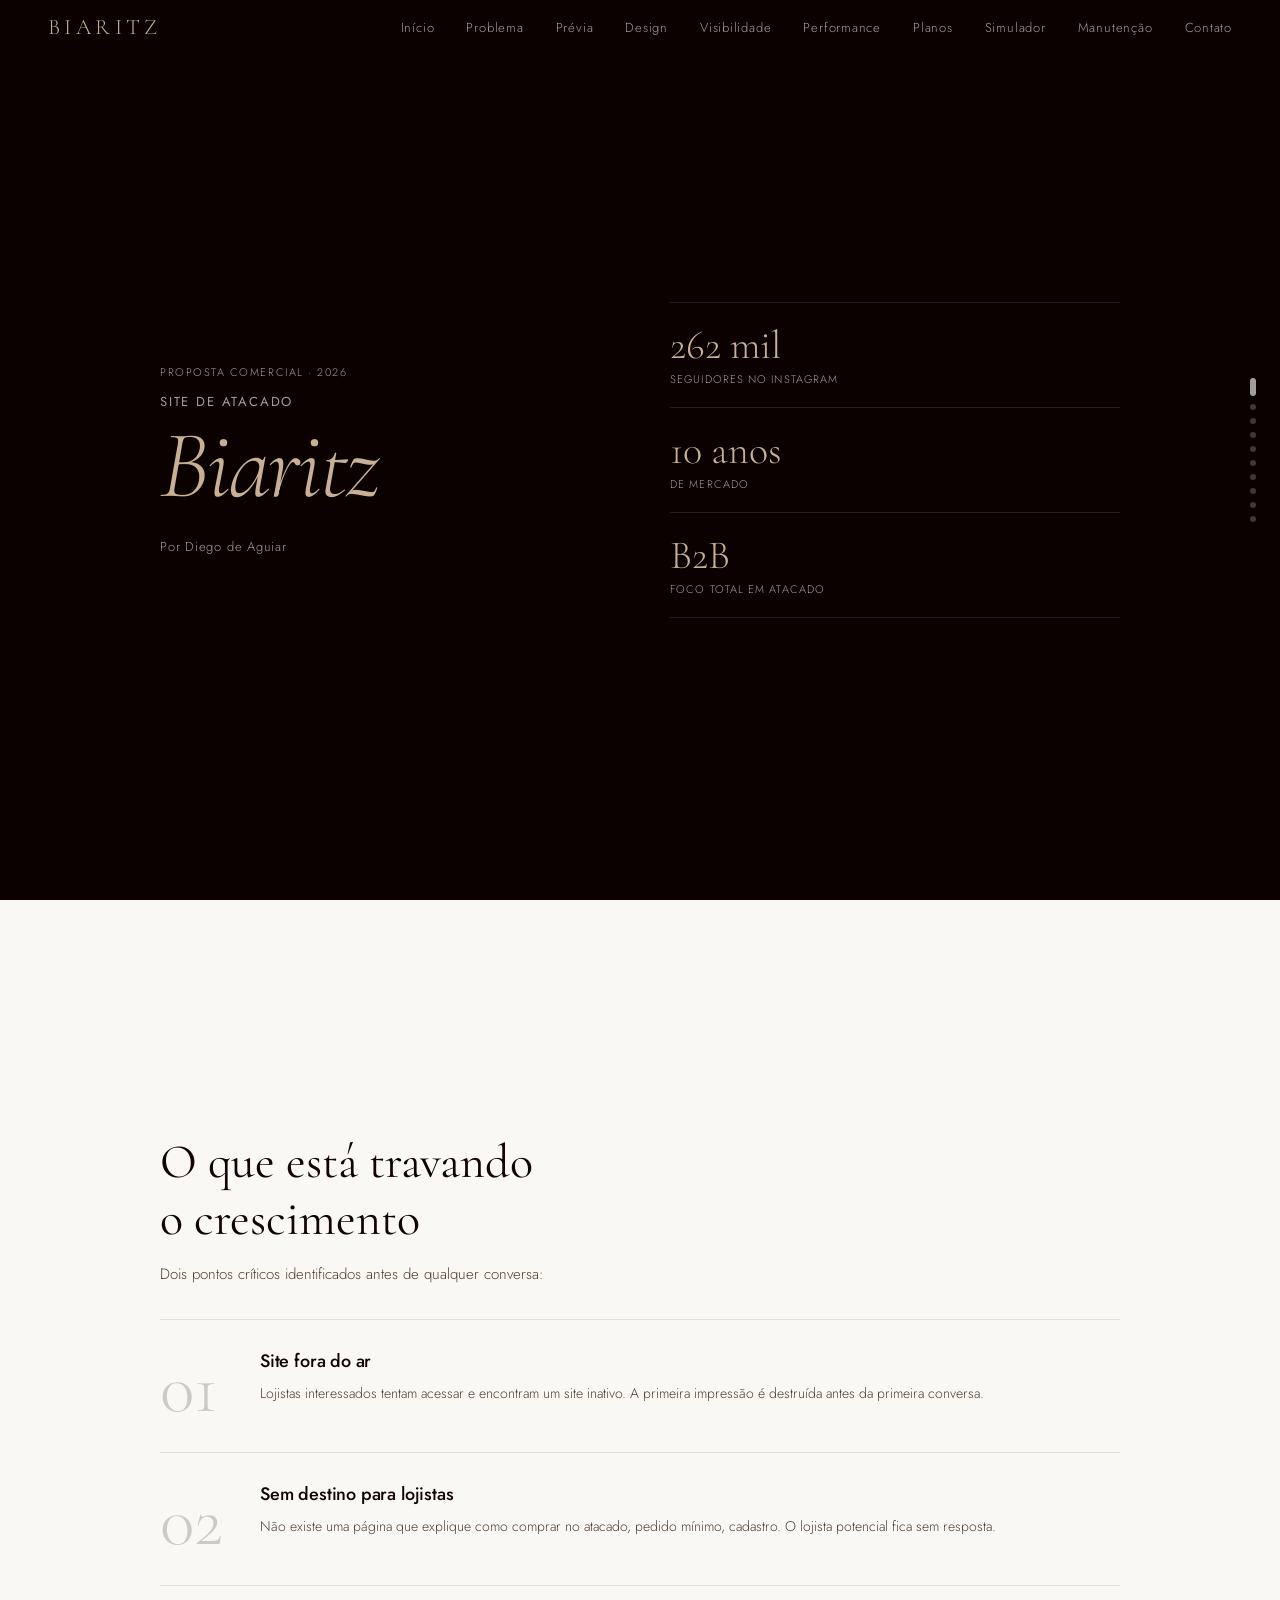
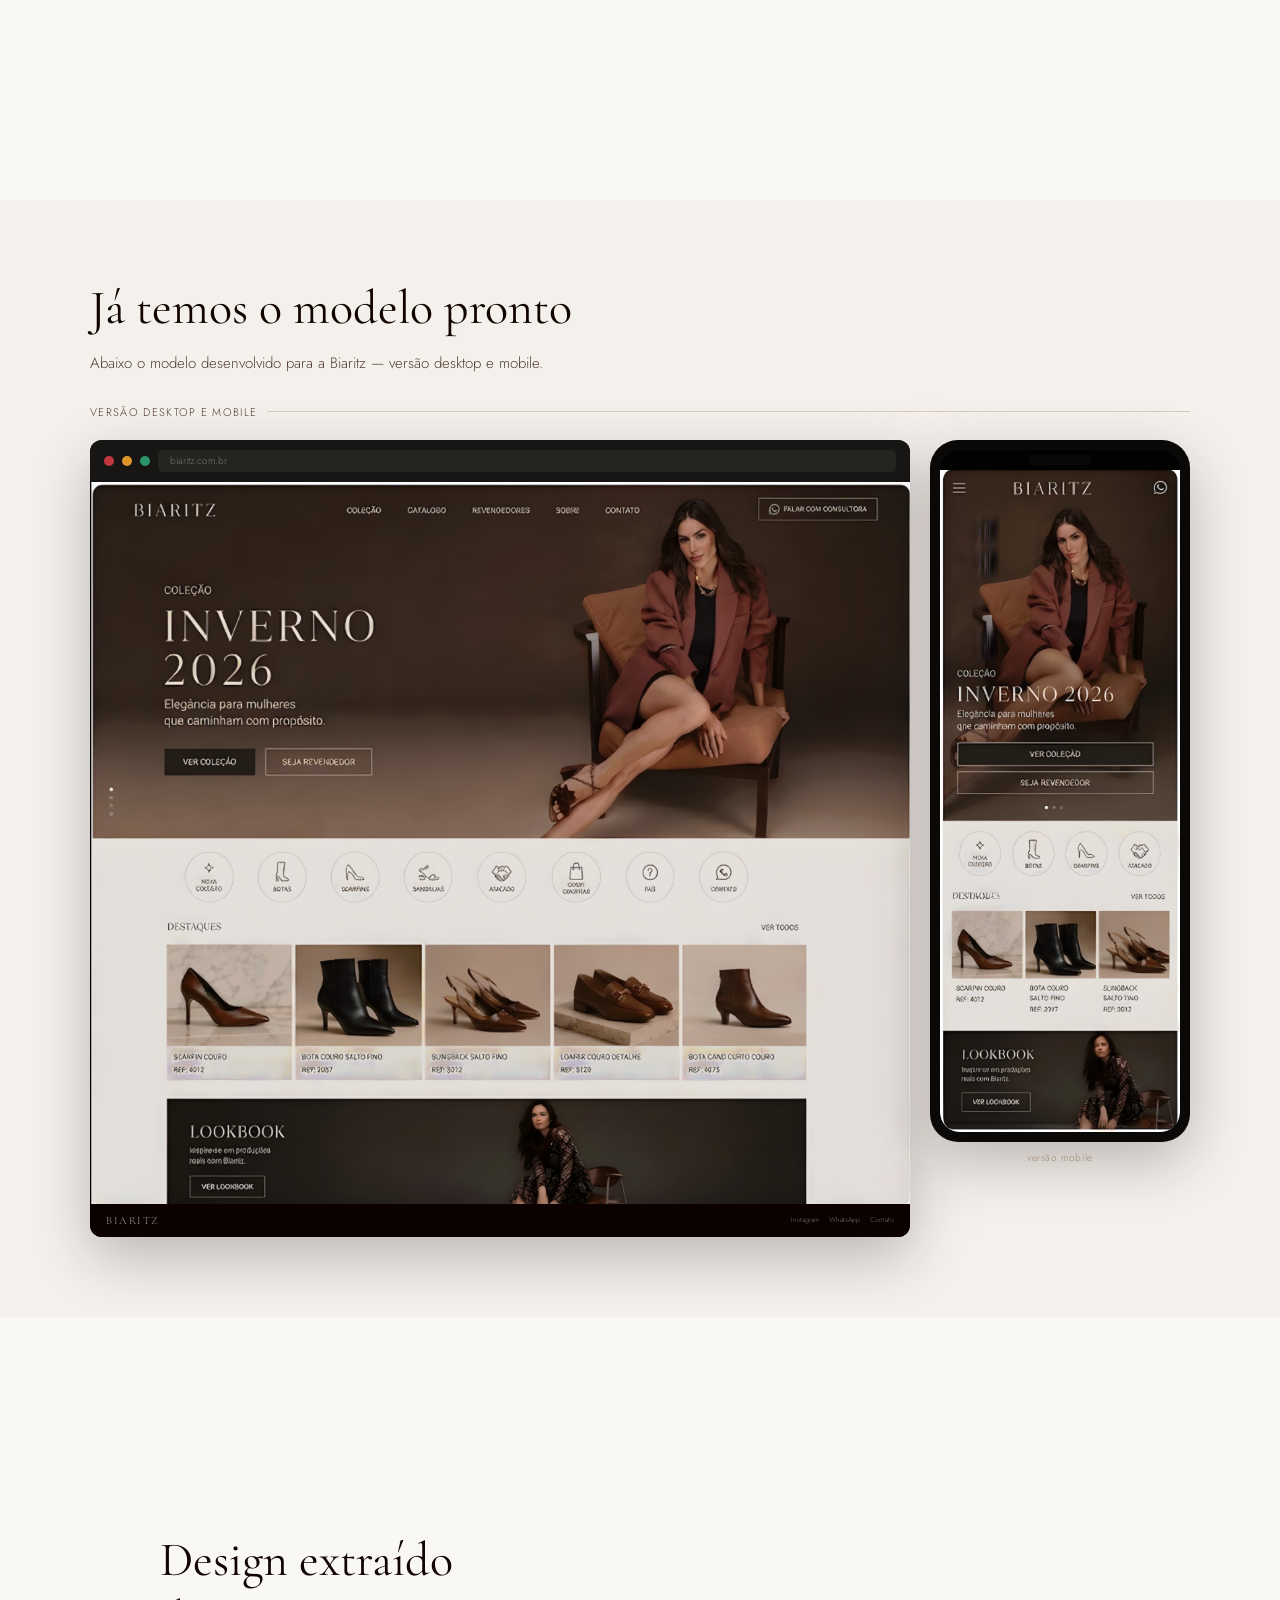
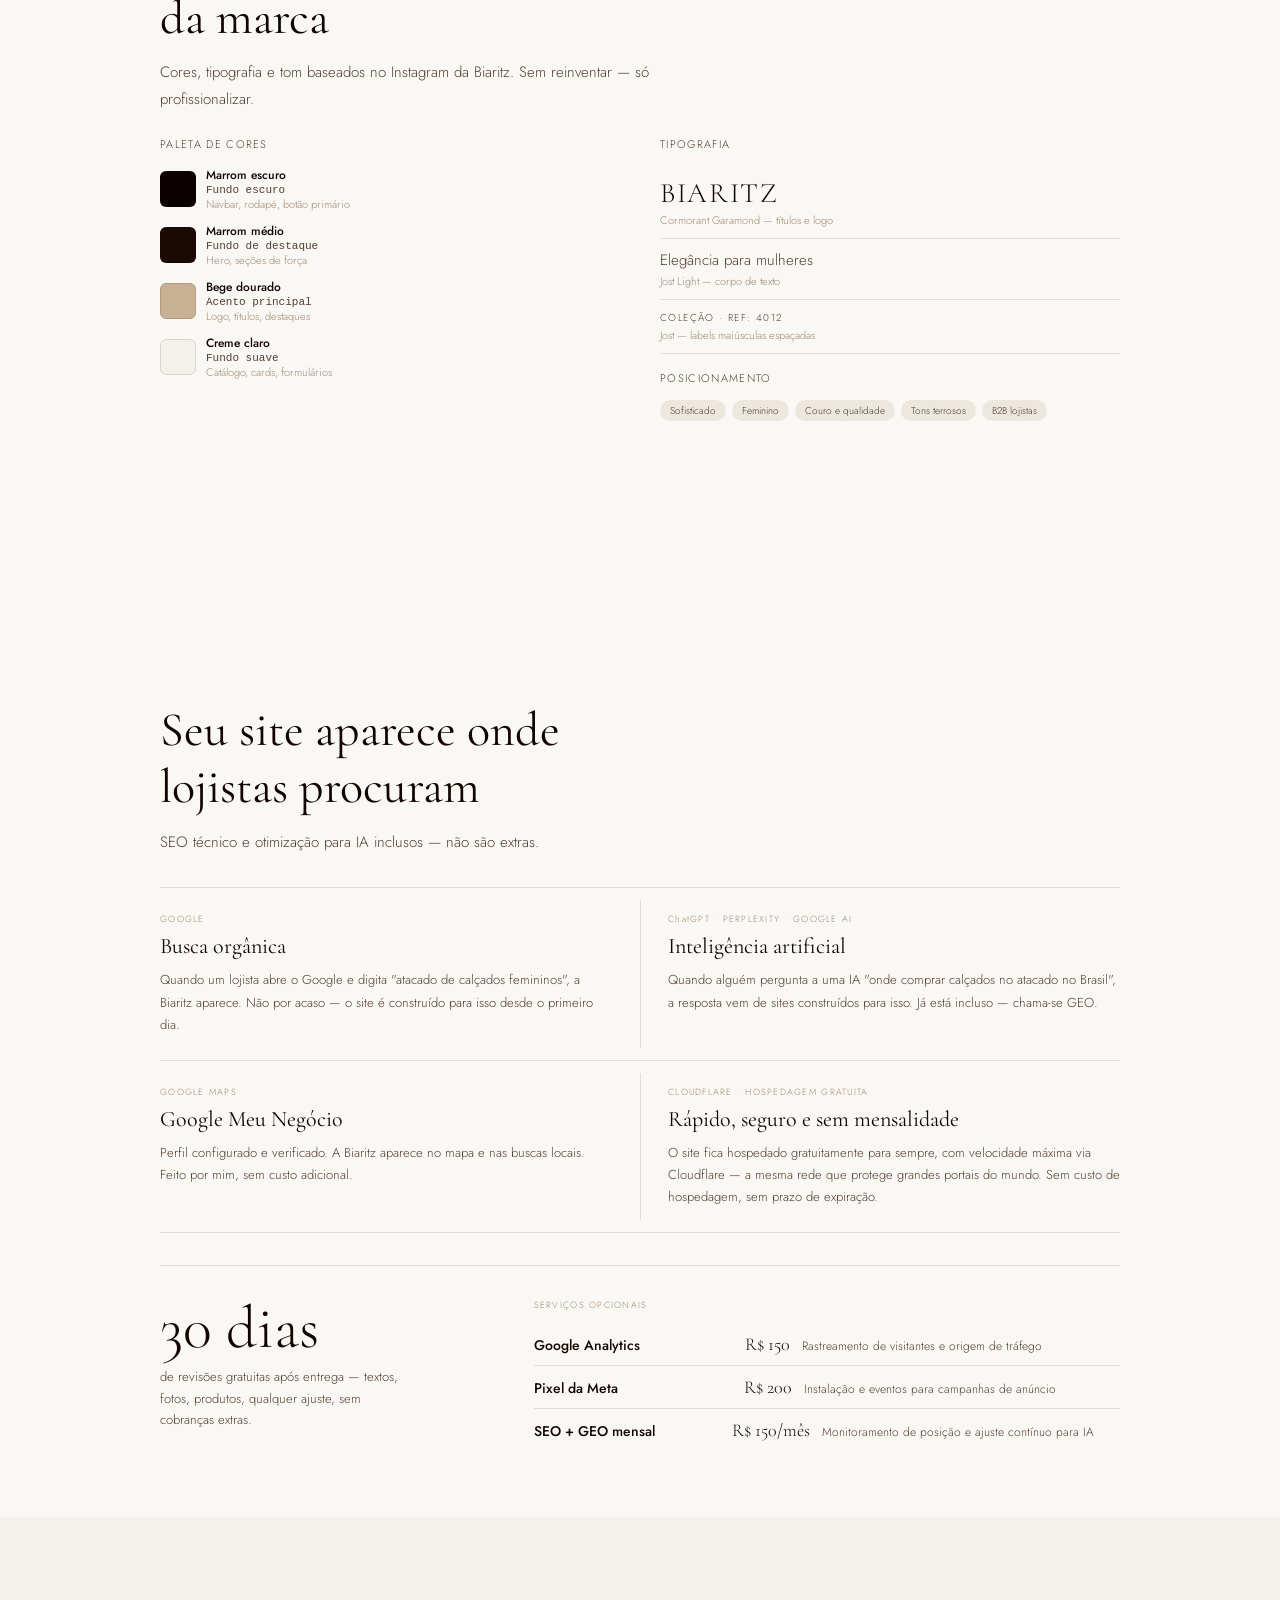
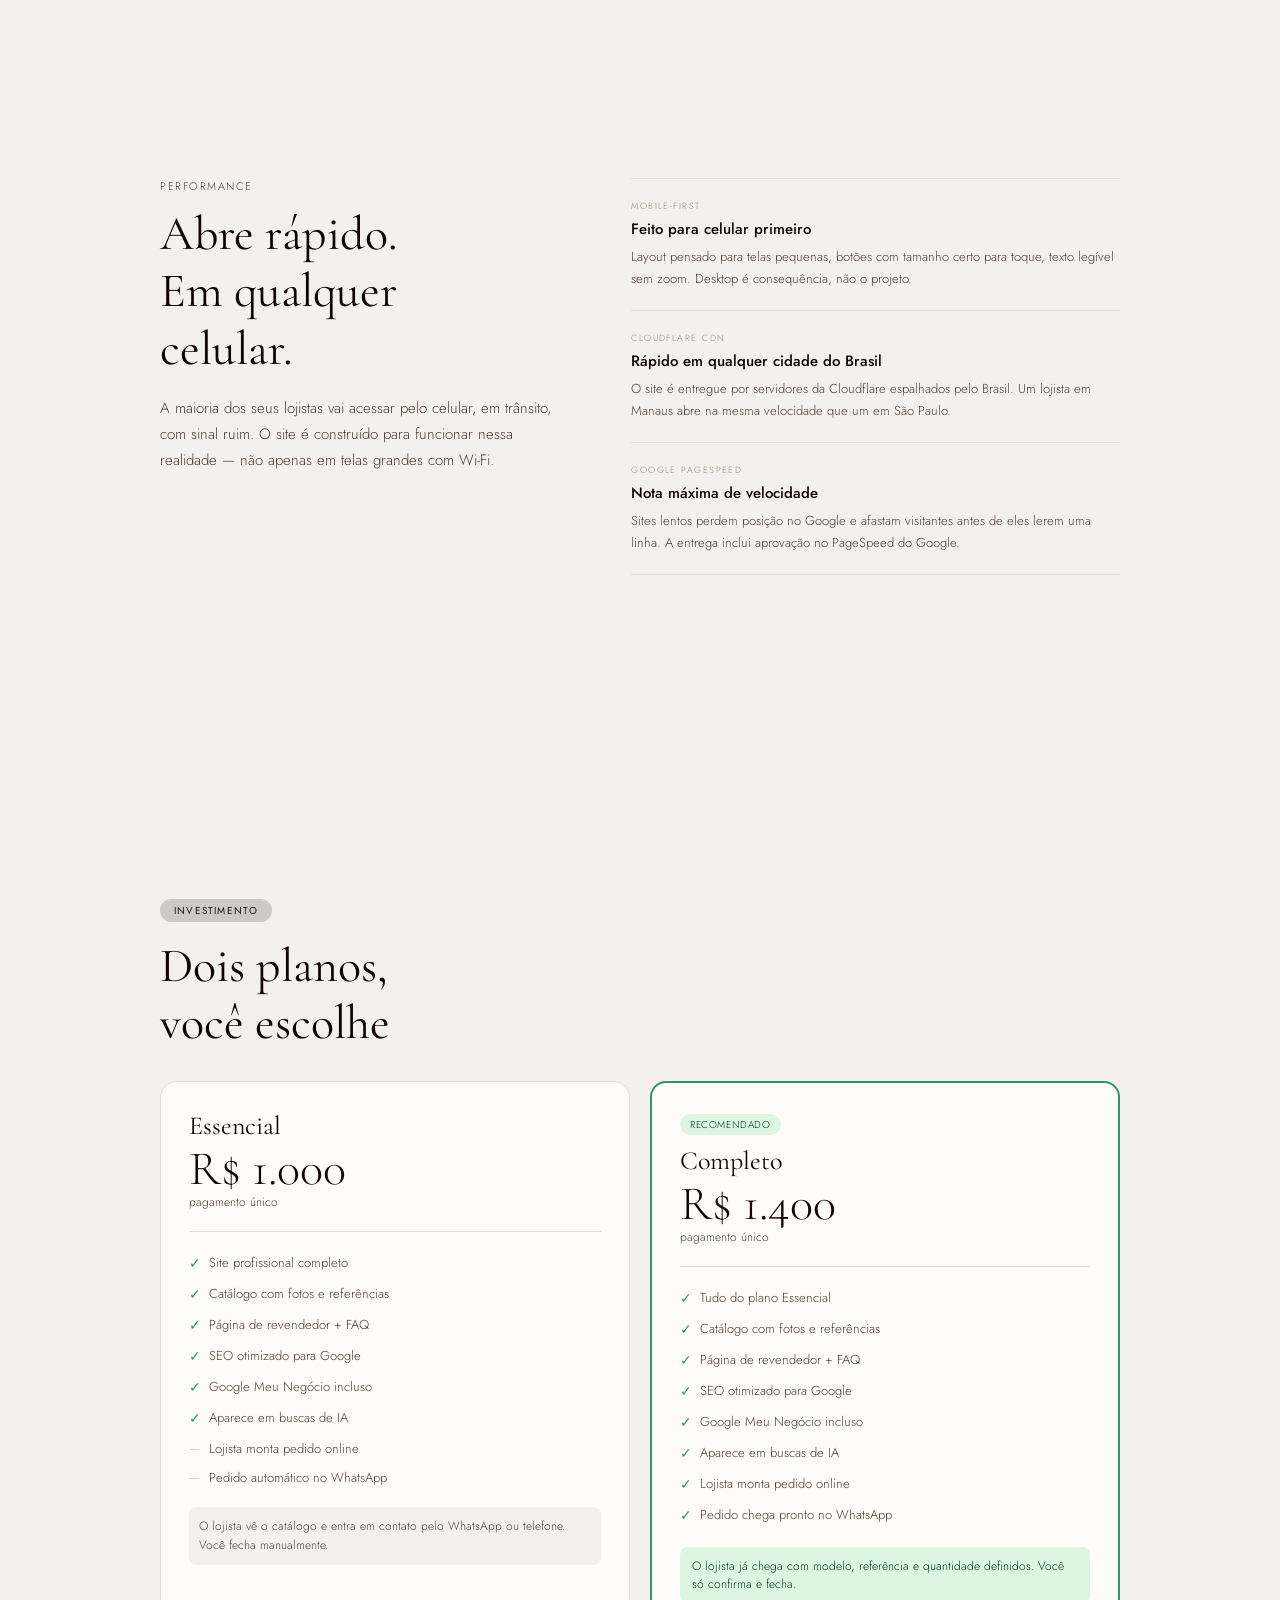
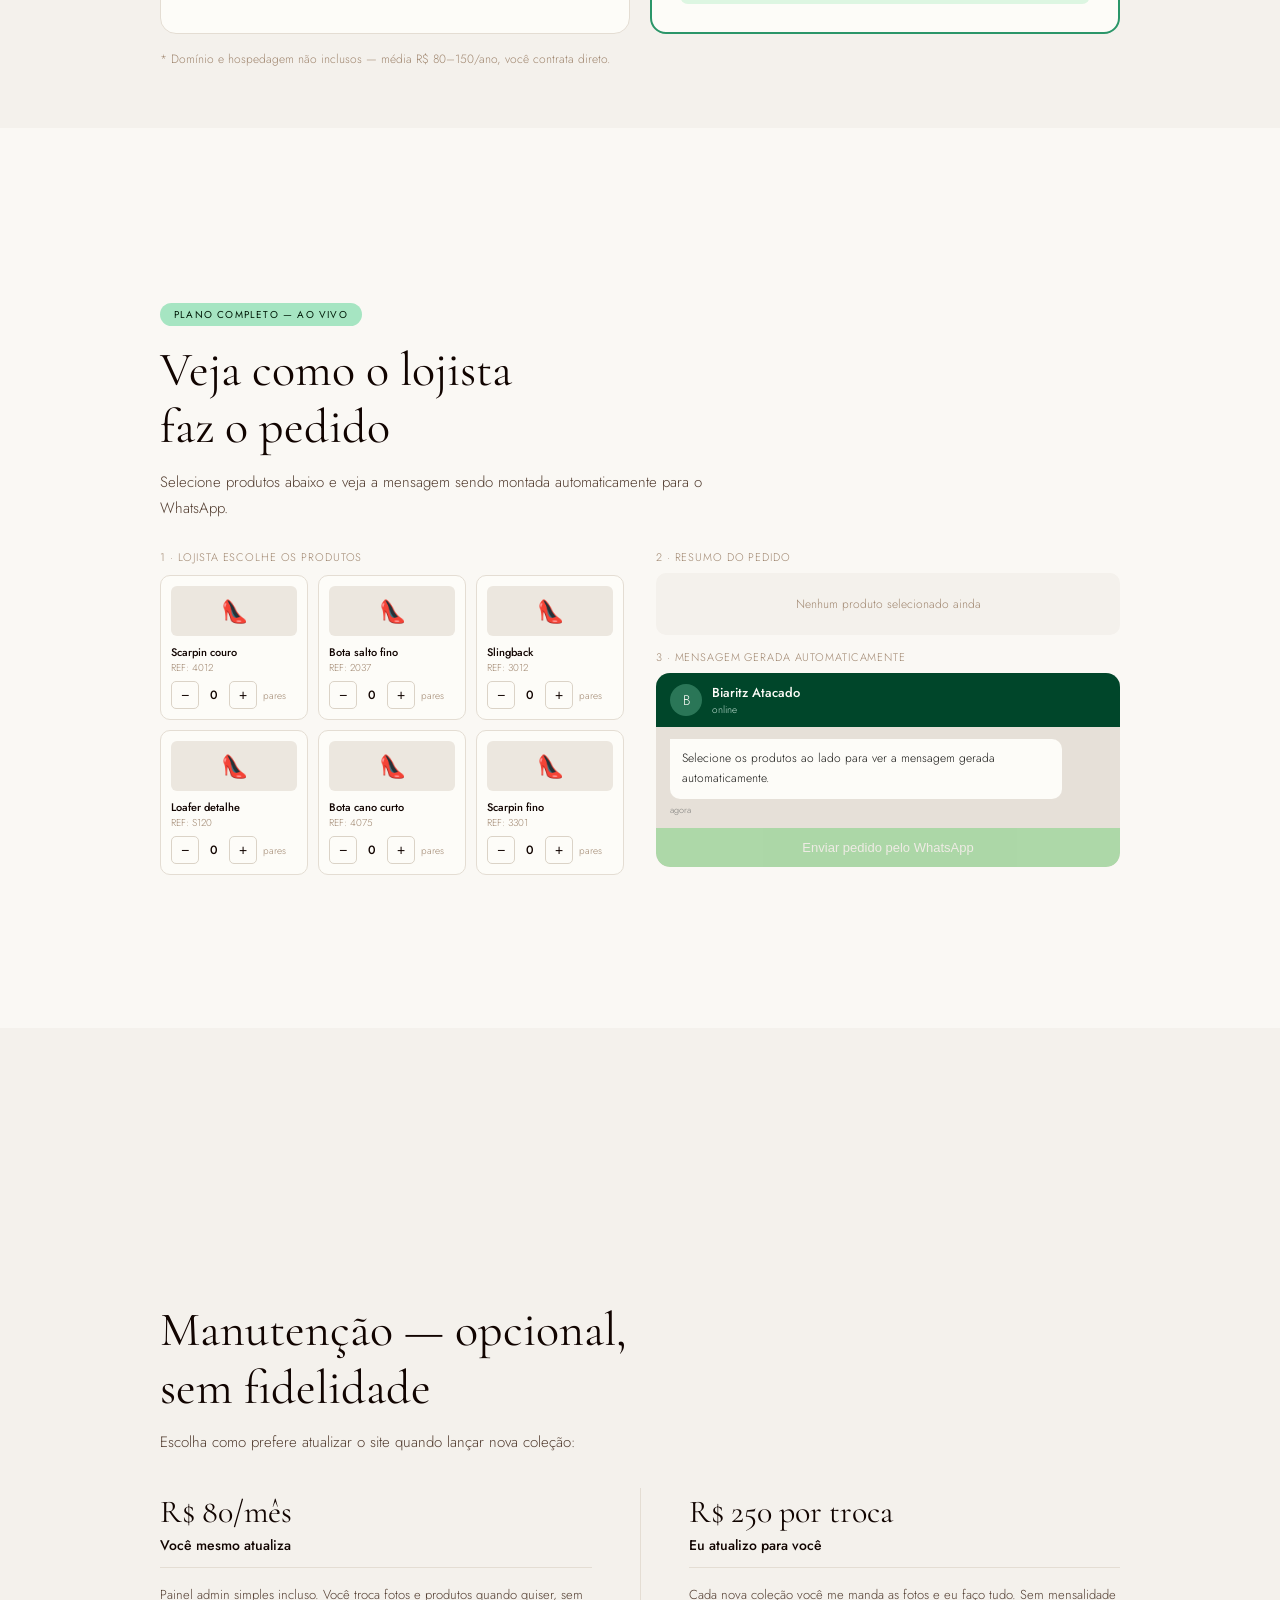
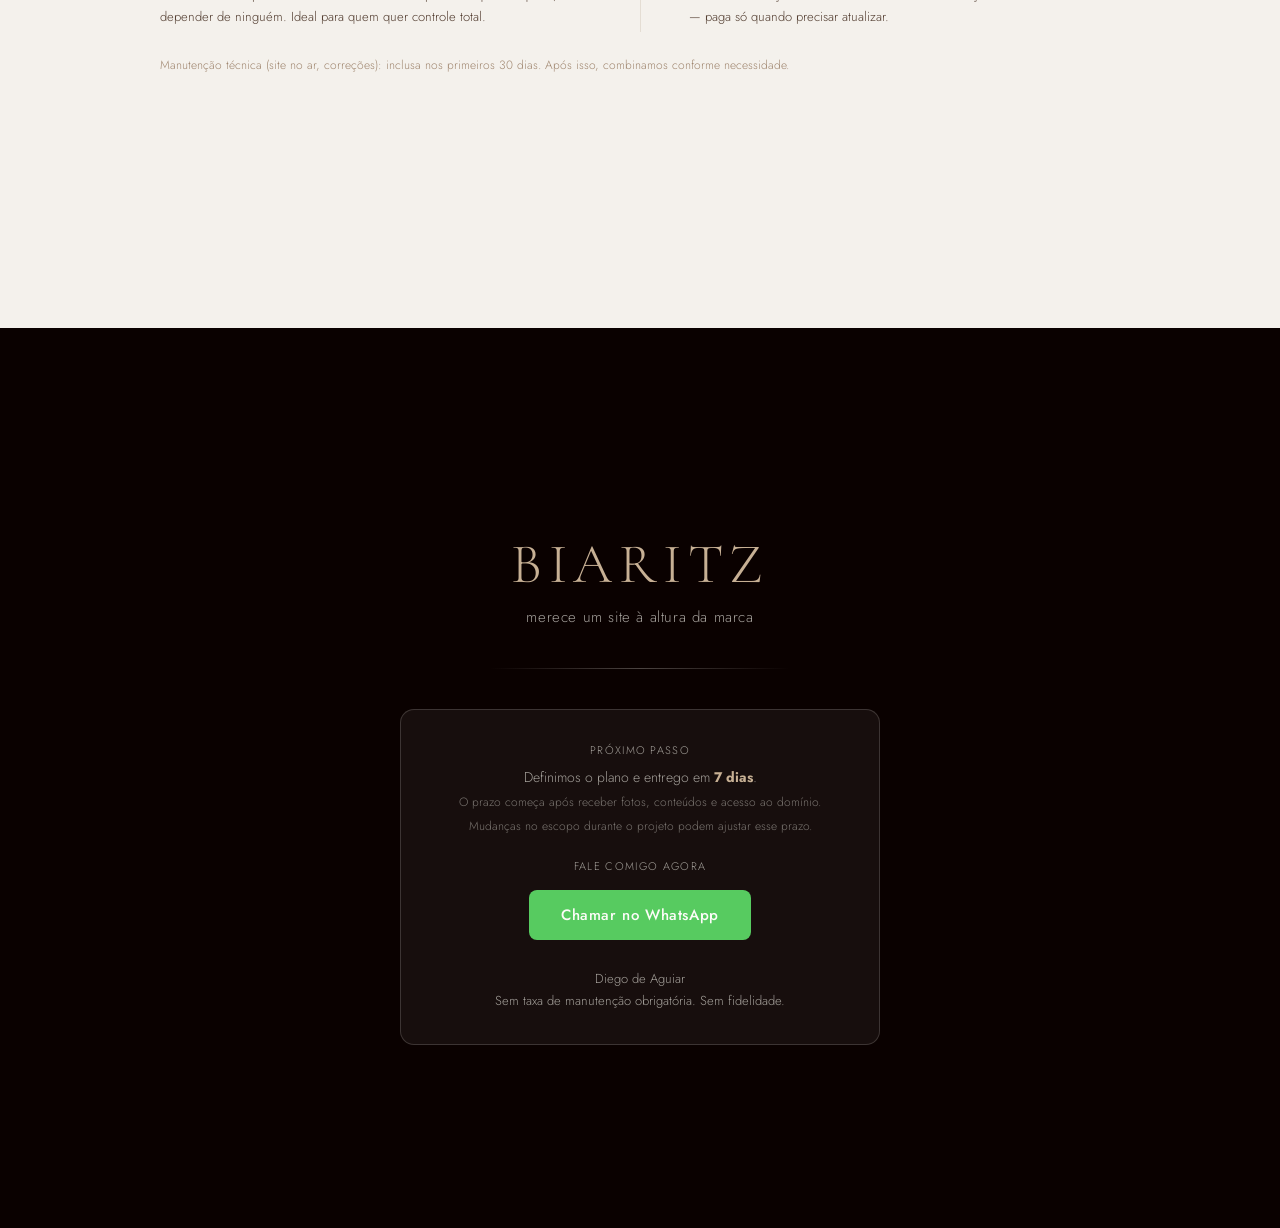
==== proposta-biaritz.html @ 5fdb138a "Proposta comercial Biaritz 2026 Site de atacado com 10 slides: hero, problema, prévia, design, visib" ====
<!DOCTYPE html>
<html lang="pt-BR">
<head>
<meta charset="UTF-8">
<meta name="viewport" content="width=device-width, initial-scale=1.0">
<title>Proposta Biaritz — Site Atacado 2026</title>
<link href="https://fonts.googleapis.com/css2?family=Cormorant+Garamond:ital,wght@0,300;0,400;0,500;0,600;1,300;1,400&family=Jost:wght@300;400;500&display=swap" rel="stylesheet">
<style>
  :root {
    --brown-dark:   oklch(0.10 0.032 47);
    --brown-mid:    oklch(0.17 0.034 44);
    --brown-light:  oklch(0.22 0.033 46);
    --gold:         oklch(0.77 0.047 73);
    --gold-muted:   oklch(0.57 0.048 66);
    --cream:        oklch(0.96 0.008 83);
    --cream-dark:   oklch(0.93 0.012 80);
    --cream-text:   oklch(0.91 0.010 80);
    --cream-dim:    oklch(0.70 0.010 78);
    --text-dark:    oklch(0.13 0.033 50);
    --text-mid:     oklch(0.38 0.036 53);
    --text-light:   oklch(0.64 0.045 63);
    --green:        oklch(0.60 0.118 161);
    --green-light:  oklch(0.95 0.038 152);
    --green-dark:   oklch(0.29 0.072 163);
    --card-bg:      oklch(0.99 0.005 83);
    --border-soft:  oklch(0.90 0.016 78);
    --bg-main:      oklch(0.97 0.007 83);
    --bg-alt:       oklch(0.98 0.006 82);
  }
  * { box-sizing: border-box; margin: 0; padding: 0; }
  html { scroll-behavior: smooth; }
  body {
    font-family: 'Jost', sans-serif;
    background: var(--bg-main);
    color: var(--text-dark);
    font-weight: 300;
  }

  /* NAV */
  nav {
    position: fixed; top: 0; left: 0; right: 0; z-index: 100;
    background: var(--brown-dark);
    padding: 14px 48px;
    display: flex; align-items: center; justify-content: space-between;
  }
  .nav-logo { font-family: 'Cormorant Garamond', serif; font-size: 22px; color: var(--gold); letter-spacing: 0.2em; }
  .nav-links { display: flex; gap: 32px; }
  .nav-links a { font-size: 13px; color: var(--cream-dim); letter-spacing: 0.06em; text-decoration: none; transition: color 0.2s; }
  .nav-links a:hover { color: var(--cream-text); }

  /* SLIDES */
  .slide { min-height: 100vh; display: flex; align-items: center; justify-content: center; padding: 80px 48px 60px; overflow-x: hidden; }
  .slide-inner { max-width: 960px; width: 100%; min-width: 0; }

  /* Tags */
  .tag { display: inline-block; font-size: 10px; letter-spacing: 0.12em; padding: 4px 14px; border-radius: 20px; margin-bottom: 16px; font-weight: 400; }
  .tag-teal  { background: oklch(0.87 0.08 160); color: oklch(0.18 0.07 163); }
  .tag-gray  { background: oklch(0.84 0.007 80); color: oklch(0.20 0.004 82); }

  h1 { font-family: 'Cormorant Garamond', serif; font-size: clamp(40px, 6vw, 76px); font-weight: 300; line-height: 1.05; }
  h2 { font-family: 'Cormorant Garamond', serif; font-size: clamp(28px, 4vw, 48px); font-weight: 400; line-height: 1.2; margin-bottom: 12px; }
  .eyebrow { font-size: 11px; letter-spacing: 0.14em; color: var(--text-mid); margin-bottom: 8px; }
  .body-text { font-size: 15px; color: var(--text-mid); line-height: 1.75; font-weight: 300; max-width: 65ch; }

  .divider { height: 1px; background: linear-gradient(90deg, transparent, oklch(0.91 0.010 80 / 0.3), transparent); margin: 2rem 0; }

  /* SLIDE 1 — CAPA */
  #s1 { background: var(--brown-dark); }
  #s1 .slide-inner { display: grid; grid-template-columns: 1fr 1fr; gap: 60px; align-items: center; }
  #s1 .eyebrow { color: var(--cream-dim); margin-bottom: 12px; }
  .hero-sub {
    font-size: 13px;
    font-weight: 400;
    color: var(--cream-dim);
    letter-spacing: 0.14em;
    margin-bottom: 12px;
  }
  h1.hero-wordmark {
    font-family: 'Cormorant Garamond', serif;
    font-size: clamp(52px, 8vw, 96px);
    font-weight: 300;
    font-style: italic;
    color: var(--gold);
    line-height: 0.9;
    letter-spacing: -0.02em;
    margin-bottom: 28px;
  }
  .by { font-size: 13px; color: var(--cream-dim); letter-spacing: 0.06em; }
  .capa-right { display: flex; flex-direction: column; gap: 0; }
  .capa-stat { padding: 20px 0; border-top: 1px solid oklch(0.91 0.010 80 / 0.12); }
  .capa-stat:last-child { border-bottom: 1px solid oklch(0.91 0.010 80 / 0.12); }
  .capa-stat-num { font-family: 'Cormorant Garamond', serif; font-size: clamp(28px, 3.5vw, 40px); color: var(--gold); line-height: 1.1; margin-bottom: 4px; }
  .capa-stat-label { font-size: 11px; color: var(--cream-dim); letter-spacing: 0.10em; }

  /* SLIDE 2 — PROBLEMA */
  #s2 { background: var(--bg-alt); }
  .prob-list { margin-top: 32px; }
  .prob-item { display: grid; grid-template-columns: 72px 1fr; gap: 28px; padding: 28px 0; border-bottom: 1px solid var(--border-soft); align-items: start; }
  .prob-item:first-child { border-top: 1px solid var(--border-soft); }
  .prob-num { font-family: 'Cormorant Garamond', serif; font-size: clamp(52px, 6vw, 72px); font-weight: 300; color: oklch(0.84 0.007 80); line-height: 1; padding-top: 4px; }
  .prob-title { font-size: 18px; font-weight: 500; color: var(--text-dark); margin-bottom: 8px; letter-spacing: -0.01em; }
  .prob-body { font-size: 14px; color: var(--text-mid); line-height: 1.7; }

  /* SLIDE 3 — PRÉVIA */
  #s3 { background: var(--cream); padding-bottom: 80px; }
  #s3 .slide-inner { max-width: 1100px; }
  .preview-label { font-size: 11px; letter-spacing: 0.12em; color: var(--text-mid); margin-bottom: 20px; display: flex; align-items: center; gap: 10px; }
  .preview-label::after { content: ''; flex: 1; height: 1px; background: var(--gold-muted); opacity: 0.3; }
  .devices-wrap { display: grid; grid-template-columns: 1fr 260px; gap: 20px; align-items: start; }

  /* BROWSER */
  .browser { background: oklch(0.14 0.004 82); border-radius: 12px; overflow: hidden; box-shadow: 0 20px 60px oklch(0.10 0.032 47 / 0.25); }
  .browser-bar { background: oklch(0.20 0.004 82); padding: 10px 14px; display: flex; align-items: center; gap: 8px; }
  .bdot { width: 10px; height: 10px; border-radius: 50%; }
  .burl { background: oklch(0.26 0.005 82); border-radius: 5px; flex: 1; height: 22px; display: flex; align-items: center; padding: 0 12px; font-size: 10px; color: oklch(0.57 0.005 80); }
  .browser-preview { width: 100%; display: block; }

  /* MOBILE FRAME */
  .phone { background: oklch(0.14 0.004 82); border-radius: 28px; overflow: hidden; padding: 10px; box-shadow: 0 20px 60px oklch(0.10 0.032 47 / 0.25); }
  .phone-inner { background: oklch(0.08 0.003 82); border-radius: 20px; overflow: hidden; }
  .phone-notch { height: 20px; display: flex; align-items: center; justify-content: center; }
  .phone-pill { background: oklch(0.14 0.004 82); width: 64px; height: 10px; border-radius: 10px; }
  .phone-screen { background: var(--cream); border-radius: 0 0 18px 18px; overflow: hidden; }
  .phone-preview { width: 100%; display: block; border-radius: 0 0 18px 18px; }

  /* SITE FOOTER MOCK */
  .s-footer { background: var(--brown-dark); padding: 10px 16px; display: flex; justify-content: space-between; align-items: center; }
  .s-footer-logo { font-family: 'Cormorant Garamond', serif; font-size: 11px; color: var(--cream-dim); letter-spacing: 0.14em; }
  .s-footer-links { display: flex; gap: 10px; }
  .s-footer-link { font-size: 7px; color: oklch(0.55 0.008 78); }

  /* SLIDE 4 — DESIGN SYSTEM */
  #s4 { background: var(--bg-alt); }
  .ds-grid { display: grid; grid-template-columns: 1fr 1fr; gap: 40px; margin-top: 24px; }
  .ds-section-title { font-size: 11px; letter-spacing: 0.12em; color: var(--text-mid); margin-bottom: 14px; }
  .swatch-row { display: flex; gap: 10px; margin-bottom: 10px; align-items: center; }
  .swatch { width: 36px; height: 36px; border-radius: 6px; flex-shrink: 0; }
  .swatch-info .name { font-size: 12px; font-weight: 500; color: var(--text-dark); }
  .swatch-info .hex { font-size: 11px; color: var(--text-mid); font-family: monospace; }
  .swatch-info .use { font-size: 11px; color: var(--text-light); }
  .type-sample { padding: 10px 0; border-bottom: 1px solid var(--border-soft); }
  .type-sample:last-child { border-bottom: none; }

  /* SLIDE 5 — VISIBILIDADE */
  .vis-grid { display: grid; grid-template-columns: repeat(2, 1fr); gap: 0; margin-top: 32px; }
  .vis-item { padding: 24px 28px 24px 0; border-top: 1px solid var(--border-soft); }
  .vis-item:nth-child(even) { padding-left: 28px; padding-right: 0; border-left: none; position: relative; }
  .vis-item:nth-child(even)::before { content: ''; position: absolute; left: 0; top: 12px; bottom: 12px; width: 1px; background: var(--border-soft); }
  .vis-item:nth-child(3), .vis-item:nth-child(4) { border-bottom: 1px solid var(--border-soft); }
  .vis-label { font-size: 9px; letter-spacing: 0.14em; color: var(--text-light); margin-bottom: 8px; }
  .vis-title { font-family: 'Cormorant Garamond', serif; font-size: 22px; font-weight: 400; color: var(--text-dark); margin-bottom: 10px; line-height: 1.2; }
  .vis-body { font-size: 13px; color: var(--text-mid); line-height: 1.7; }
  .vis-divider { height: 1px; background: var(--border-soft); margin: 32px 0; }
  .vis-bottom { display: grid; grid-template-columns: 1fr 1.8fr; gap: 48px; align-items: start; }
  .vis-guarantee-num { font-family: 'Cormorant Garamond', serif; font-size: clamp(40px, 5vw, 60px); font-weight: 300; color: var(--text-dark); line-height: 1; margin-bottom: 8px; }
  .vis-guarantee-text { font-size: 13px; color: var(--text-mid); line-height: 1.65; max-width: 30ch; }
  .vis-addons-title { font-size: 9px; letter-spacing: 0.14em; color: var(--text-light); margin-bottom: 12px; }
  .vis-addon-row { display: grid; grid-template-columns: 1fr auto 1.6fr; gap: 12px; padding: 10px 0; border-bottom: 1px solid var(--border-soft); align-items: baseline; }
  .vis-addon-row:last-child { border-bottom: none; }
  .vis-addon-name { font-size: 14px; font-weight: 500; color: var(--text-dark); }
  .vis-addon-price { font-family: 'Cormorant Garamond', serif; font-size: 18px; color: var(--text-dark); white-space: nowrap; }
  .vis-addon-desc { font-size: 12px; color: var(--text-mid); }

  /* SLIDE 6 — VELOCIDADE */
  .perf-wrap { display: grid; grid-template-columns: 1fr 1.2fr; gap: 64px; align-items: start; }
  .perf-left h2 { margin-top: 12px; }
  .perf-right { display: flex; flex-direction: column; gap: 0; }
  .perf-item { padding: 20px 0; border-top: 1px solid var(--border-soft); }
  .perf-item:last-child { border-bottom: 1px solid var(--border-soft); }
  .perf-item-label { font-size: 9px; letter-spacing: 0.16em; color: var(--text-light); margin-bottom: 6px; }
  .perf-item-title { font-size: 15px; font-weight: 500; color: var(--text-dark); margin-bottom: 6px; }
  .perf-item-body { font-size: 13px; color: var(--text-mid); line-height: 1.7; }

  /* SLIDE 7 — PLANOS */
  #s5 { background: var(--cream); }
  .plans-grid { display: grid; grid-template-columns: 1fr 1fr; gap: 20px; margin-top: 28px; }
  .plan { background: var(--card-bg); border-radius: 16px; padding: 28px; border: 1px solid var(--border-soft); }
  .plan.featured { border: 2px solid var(--green); }
  .plan-badge { display: inline-block; font-size: 10px; background: var(--green-light); color: var(--green-dark); padding: 3px 10px; border-radius: 20px; margin-bottom: 10px; letter-spacing: 0.06em; }
  .plan-name { font-family: 'Cormorant Garamond', serif; font-size: 26px; font-weight: 400; color: var(--text-dark); margin-bottom: 4px; }
  .plan-price { font-family: 'Cormorant Garamond', serif; font-size: clamp(36px, 4vw, 48px); font-weight: 300; color: var(--text-dark); line-height: 1; }
  .plan-period { font-size: 12px; color: var(--text-mid); margin-bottom: 20px; }
  .plan-divider { height: 1px; background: var(--border-soft); margin-bottom: 16px; }
  .plan-item { font-size: 13px; color: var(--text-mid); padding: 5px 0; display: flex; gap: 8px; align-items: flex-start; line-height: 1.5; }
  .plan-item .ck { color: var(--green); flex-shrink: 0; font-size: 14px; }
  .plan-item .no { color: oklch(0.78 0.018 75); flex-shrink: 0; }
  .plan-note { font-size: 12px; color: var(--green-dark); background: var(--green-light); border-radius: 8px; padding: 10px 12px; margin-top: 16px; line-height: 1.55; }

  /* SLIDE 6 — SIMULADOR */
  #s6 { background: var(--bg-alt); }
  .sim-wrap { margin-top: 28px; display: grid; grid-template-columns: 1fr 1fr; gap: 32px; align-items: start; min-width: 0; }
  .sim-wrap > * { min-width: 0; }
  .prod-grid { display: grid; grid-template-columns: repeat(3, 1fr); gap: 10px; }
  .prod-card { background: var(--card-bg); border-radius: 10px; padding: 10px; border: 1px solid var(--border-soft); cursor: pointer; transition: border-color 0.15s, background 0.15s; }
  .prod-card.sel { border-color: var(--green); background: oklch(0.97 0.025 152); }
  .prod-card-img { height: 50px; background: var(--cream-dark); border-radius: 6px; display: flex; align-items: center; justify-content: center; margin-bottom: 8px; font-size: 22px; }
  .prod-card-name { font-size: 11px; font-weight: 500; color: var(--text-dark); }
  .prod-card-ref { font-size: 10px; color: var(--text-light); margin-bottom: 6px; }
  .qty-row { display: flex; align-items: center; gap: 6px; }
  .qty-btn { width: 28px; height: 28px; border-radius: 5px; border: 1px solid oklch(0.87 0.018 78); background: var(--card-bg); cursor: pointer; font-size: 14px; display: flex; align-items: center; justify-content: center; color: var(--text-dark); transition: background 0.1s; }
  .qty-btn:hover { background: var(--cream); }
  .qty-val { font-size: 12px; font-weight: 500; color: var(--text-dark); min-width: 18px; text-align: center; }
  .qty-lbl { font-size: 10px; color: var(--text-light); }
  .sim-right { display: flex; flex-direction: column; gap: 14px; }
  .cart-box { background: var(--cream); border-radius: 10px; padding: 14px 16px; min-height: 60px; }
  .cart-empty { font-size: 12px; color: var(--text-light); text-align: center; padding: 8px 0; }
  .cart-line { display: flex; justify-content: space-between; font-size: 12px; color: var(--text-mid); padding: 4px 0; border-bottom: 1px solid var(--border-soft); }
  .cart-line:last-of-type { border-bottom: none; }
  .cart-total-row { font-size: 12px; font-weight: 500; color: var(--text-dark); text-align: right; margin-top: 8px; }

  .wpp-frame { background: oklch(0.91 0.013 78); border-radius: 14px; overflow: hidden; }
  .wpp-header { background: oklch(0.34 0.09 163); padding: 10px 14px; display: flex; align-items: center; gap: 10px; }
  .wpp-av { width: 32px; height: 32px; border-radius: 50%; background: oklch(0.51 0.09 163); display: flex; align-items: center; justify-content: center; font-size: 14px; color: var(--card-bg); }
  .wpp-name { font-size: 13px; font-weight: 500; color: var(--card-bg); }
  .wpp-status { font-size: 10px; color: oklch(0.87 0.04 170); }
  .wpp-body { padding: 12px 14px; }
  .wpp-bubble { background: var(--card-bg); border-radius: 0 10px 10px 10px; padding: 10px 12px; font-size: 12px; color: oklch(0.20 0.004 82); line-height: 1.65; white-space: pre-wrap; word-break: break-word; max-width: 90%; }
  .wpp-time { font-size: 9px; color: oklch(0.60 0.003 80); margin-top: 4px; }
  .wpp-send { width: 100%; padding: 12px; background: oklch(0.75 0.18 145); color: var(--card-bg); border: none; border-radius: 0 0 14px 14px; font-size: 13px; font-weight: 500; cursor: pointer; display: flex; align-items: center; justify-content: center; gap: 8px; transition: background 0.2s; }
  .wpp-send:hover { background: oklch(0.72 0.18 147); }
  .wpp-send:disabled { opacity: 0.4; cursor: not-allowed; }

  /* SLIDE 7 — MANUTENÇÃO */
  #s7 { background: var(--cream); }
  .manut-compare { display: grid; grid-template-columns: 1fr 1px 1fr; gap: 0 48px; margin-top: 32px; align-items: start; }
  .manut-divider-v { background: var(--border-soft); align-self: stretch; }
  .manut-option { padding: 4px 0; }
  .manut-price { font-family: 'Cormorant Garamond', serif; font-size: clamp(24px, 3vw, 32px); font-weight: 400; color: var(--text-dark); margin-bottom: 4px; }
  .manut-name { font-size: 14px; font-weight: 500; color: var(--text-dark); margin-bottom: 12px; }
  .manut-desc { font-size: 13px; color: var(--text-mid); line-height: 1.7; }

  /* SLIDE 8 — FECHAMENTO */
  #s10 { background: var(--brown-dark); }
  #s10 h2 { font-family: 'Cormorant Garamond', serif; color: var(--gold); font-size: clamp(40px, 5vw, 56px); font-weight: 300; letter-spacing: 0.12em; text-align: center; margin-bottom: 8px; }
  #s10 .tagline { font-size: 15px; color: var(--cream-dim); text-align: center; letter-spacing: 0.04em; margin-bottom: 40px; }
  .closing-box { background: oklch(0.91 0.010 80 / 0.06); border: 1px solid oklch(0.91 0.010 80 / 0.18); border-radius: 14px; padding: 32px 40px; text-align: center; max-width: 480px; margin: 0 auto; }
  .closing-label { font-size: 11px; color: var(--cream-dim); letter-spacing: 0.12em; margin-bottom: 8px; }
  .closing-wpp {
    display: inline-flex; align-items: center; gap: 10px;
    background: oklch(0.75 0.18 145); color: var(--card-bg);
    font-size: 15px; font-weight: 500; letter-spacing: 0.04em;
    padding: 14px 32px; border-radius: 8px;
    text-decoration: none; margin: 8px 0 16px;
    transition: background 0.2s;
  }
  .closing-wpp:hover { background: oklch(0.70 0.18 147); }
  .closing-note { font-size: 13px; color: var(--cream-dim); margin-top: 12px; line-height: 1.7; }

  /* PROGRESS DOTS */
  .progress { position: fixed; right: 24px; top: 50%; transform: translateY(-50%); display: flex; flex-direction: column; gap: 8px; z-index: 200; }
  .pdot { width: 6px; border-radius: 50%; background: oklch(0.91 0.010 80 / 0.25); cursor: pointer; transition: all 0.2s; border: none; padding: 0; height: 6px; outline-offset: 8px; }
  .pdot:focus-visible { outline: 2px solid var(--cream-dim); }
  .pdot.active { background: var(--cream-dim); height: 18px; border-radius: 3px; }

  @media (max-width: 768px) {
    .slide { padding: 80px 24px 40px; }
    #s1 .slide-inner, .devices-wrap, .ds-grid, .plans-grid, .sim-wrap { grid-template-columns: 1fr; }
    .manut-compare { grid-template-columns: 1fr; gap: 24px 0; }
    .manut-divider-v { display: none; }
    nav { padding: 12px 20px; }
    .nav-links { display: none; }
    .prod-grid { grid-template-columns: repeat(2, 1fr); }
    .qty-btn { width: 36px; height: 36px; font-size: 16px; }
    .prob-item { grid-template-columns: 52px 1fr; gap: 16px; }
    .prob-num { font-size: 44px; }
    h1.hero-wordmark { font-size: clamp(52px, 14vw, 72px); }
    .vis-grid { grid-template-columns: 1fr; }
    .perf-wrap { grid-template-columns: 1fr; gap: 32px; }
    .vis-item:nth-child(even) { padding-left: 0; }
    .vis-item:nth-child(even)::before { display: none; }
    .vis-item:nth-child(3), .vis-item:nth-child(4) { border-bottom: none; }
    .vis-bottom { grid-template-columns: 1fr; gap: 28px; }
    .vis-addon-row { grid-template-columns: 1fr auto; }
    .vis-addon-desc { display: none; }
  }
</style>
</head>
<body>

<nav>
  <div class="nav-logo">BIARITZ</div>
  <div class="nav-links">
    <a href="#s1">Início</a>
    <a href="#s2">Problema</a>
    <a href="#s3">Prévia</a>
    <a href="#s4">Design</a>
    <a href="#s5">Visibilidade</a>
    <a href="#s6">Performance</a>
    <a href="#s7">Planos</a>
    <a href="#s8">Simulador</a>
    <a href="#s9">Manutenção</a>
    <a href="#s10">Contato</a>
  </div>
</nav>

<div class="progress" id="progress" role="navigation" aria-label="Navegação por seção"></div>

<!-- SLIDE 1 — CAPA -->
<section class="slide" id="s1">
  <div class="slide-inner">
    <div>
      <div class="eyebrow">PROPOSTA COMERCIAL · 2026</div>
      <div class="hero-sub">SITE DE ATACADO</div>
      <h1 class="hero-wordmark">Biaritz</h1>
      <div class="by">Por Diego de Aguiar</div>
    </div>
    <div class="capa-right">
      <div class="capa-stat">
        <div class="capa-stat-num">262 mil</div>
        <div class="capa-stat-label">SEGUIDORES NO INSTAGRAM</div>
      </div>
      <div class="capa-stat">
        <div class="capa-stat-num">10 anos</div>
        <div class="capa-stat-label">DE MERCADO</div>
      </div>
      <div class="capa-stat">
        <div class="capa-stat-num">B2B</div>
        <div class="capa-stat-label">FOCO TOTAL EM ATACADO</div>
      </div>
    </div>
  </div>
</section>

<!-- SLIDE 2 — PROBLEMA -->
<section class="slide" id="s2">
  <div class="slide-inner">
    <h2>O que está travando<br>o crescimento</h2>
    <p class="body-text">Dois pontos críticos identificados antes de qualquer conversa:</p>
    <div class="prob-list">
      <div class="prob-item">
        <div class="prob-num">01</div>
        <div>
          <div class="prob-title">Site fora do ar</div>
          <div class="prob-body">Lojistas interessados tentam acessar e encontram um site inativo. A primeira impressão é destruída antes da primeira conversa.</div>
        </div>
      </div>
      <div class="prob-item">
        <div class="prob-num">02</div>
        <div>
          <div class="prob-title">Sem destino para lojistas</div>
          <div class="prob-body">Não existe uma página que explique como comprar no atacado, pedido mínimo, cadastro. O lojista potencial fica sem resposta.</div>
        </div>
      </div>
    </div>
  </div>
</section>

<!-- SLIDE 3 — PRÉVIA -->
<section class="slide" id="s3" style="background:var(--cream);">
  <div class="slide-inner">
    <h2>Já temos o modelo pronto</h2>
    <p class="body-text" style="margin-bottom:28px;">Abaixo o modelo desenvolvido para a Biaritz — versão desktop e mobile.</p>

    <div class="preview-label">VERSÃO DESKTOP E MOBILE</div>

    <div class="devices-wrap">
      <div class="browser">
        <div class="browser-bar">
          <div class="bdot" style="background:oklch(0.55 0.175 22);"></div>
          <div class="bdot" style="background:oklch(0.73 0.143 72);"></div>
          <div class="bdot" style="background:oklch(0.60 0.118 161);"></div>
          <div class="burl">biaritz.com.br</div>
        </div>
        <img class="browser-preview" src="preview-desktop.png" alt="Prévia desktop Biaritz">
        <div class="s-footer">
          <span class="s-footer-logo">BIARITZ</span>
          <div class="s-footer-links">
            <span class="s-footer-link">Instagram</span>
            <span class="s-footer-link">WhatsApp</span>
            <span class="s-footer-link">Contato</span>
          </div>
        </div>
      </div>

      <div>
        <div class="phone">
          <div class="phone-inner">
            <div class="phone-notch"><div class="phone-pill"></div></div>
            <img class="phone-preview" src="preview-mobile.png" alt="Prévia mobile Biaritz">
          </div>
        </div>
        <div style="font-size:10px; color:var(--text-light); text-align:center; margin-top:8px; letter-spacing:0.06em;">versão mobile</div>
      </div>
    </div>
  </div>
</section>

<!-- SLIDE 4 — DESIGN SYSTEM -->
<section class="slide" id="s4" style="background:var(--bg-alt);">
  <div class="slide-inner">
    <h2>Design extraído<br>da marca</h2>
    <p class="body-text" style="margin-bottom:8px;">Cores, tipografia e tom baseados no Instagram da Biaritz. Sem reinventar — só profissionalizar.</p>
    <div class="ds-grid">
      <div>
        <div class="ds-section-title">PALETA DE CORES</div>
        <div class="swatch-row"><div class="swatch" style="background:oklch(0.10 0.032 47);"></div><div class="swatch-info"><div class="name">Marrom escuro</div><div class="hex">Fundo escuro</div><div class="use">Navbar, rodapé, botão primário</div></div></div>
        <div class="swatch-row"><div class="swatch" style="background:oklch(0.17 0.034 44);"></div><div class="swatch-info"><div class="name">Marrom médio</div><div class="hex">Fundo de destaque</div><div class="use">Hero, seções de força</div></div></div>
        <div class="swatch-row"><div class="swatch" style="background:oklch(0.77 0.047 73); border:1px solid oklch(0.70 0.048 70);"></div><div class="swatch-info"><div class="name">Bege dourado</div><div class="hex">Acento principal</div><div class="use">Logo, títulos, destaques</div></div></div>
        <div class="swatch-row"><div class="swatch" style="background:oklch(0.96 0.008 83); border:1px solid oklch(0.88 0.014 80);"></div><div class="swatch-info"><div class="name">Creme claro</div><div class="hex">Fundo suave</div><div class="use">Catálogo, cards, formulários</div></div></div>
      </div>
      <div>
        <div class="ds-section-title">TIPOGRAFIA</div>
        <div class="type-sample">
          <div style="font-family:'Cormorant Garamond',serif; font-size:28px; font-weight:300; color:var(--text-dark); letter-spacing:0.06em;">BIARITZ</div>
          <div style="font-size:11px; color:var(--text-light); margin-top:2px;">Cormorant Garamond — títulos e logo</div>
        </div>
        <div class="type-sample">
          <div style="font-family:'Jost',sans-serif; font-size:15px; font-weight:300; color:var(--text-mid);">Elegância para mulheres</div>
          <div style="font-size:11px; color:var(--text-light); margin-top:2px;">Jost Light — corpo de texto</div>
        </div>
        <div class="type-sample">
          <div style="font-size:10px; color:var(--text-mid); letter-spacing:0.14em;">COLEÇÃO · REF: 4012</div>
          <div style="font-size:11px; color:var(--text-light); margin-top:2px;">Jost — labels maiúsculas espaçadas</div>
        </div>
        <div style="margin-top:16px;">
          <div class="ds-section-title">POSICIONAMENTO</div>
          <div style="display:flex; flex-wrap:wrap; gap:6px; margin-top:8px;">
            <span style="font-size:10px; background:var(--cream-dark); color:var(--text-mid); padding:3px 10px; border-radius:20px;">Sofisticado</span>
            <span style="font-size:10px; background:var(--cream-dark); color:var(--text-mid); padding:3px 10px; border-radius:20px;">Feminino</span>
            <span style="font-size:10px; background:var(--cream-dark); color:var(--text-mid); padding:3px 10px; border-radius:20px;">Couro e qualidade</span>
            <span style="font-size:10px; background:var(--cream-dark); color:var(--text-mid); padding:3px 10px; border-radius:20px;">Tons terrosos</span>
            <span style="font-size:10px; background:var(--cream-dark); color:var(--text-mid); padding:3px 10px; border-radius:20px;">B2B lojistas</span>
          </div>
        </div>
      </div>
    </div>
  </div>
</section>

<!-- SLIDE 5 — VISIBILIDADE -->
<section class="slide" id="s5" style="background:var(--bg-alt);">
  <div class="slide-inner">
    <h2>Seu site aparece onde<br>lojistas procuram</h2>
    <p class="body-text">SEO técnico e otimização para IA inclusos — não são extras.</p>

    <div class="vis-grid">
      <div class="vis-item">
        <div class="vis-label">GOOGLE</div>
        <div class="vis-title">Busca orgânica</div>
        <div class="vis-body">Quando um lojista abre o Google e digita "atacado de calçados femininos", a Biaritz aparece. Não por acaso — o site é construído para isso desde o primeiro dia.</div>
      </div>
      <div class="vis-item">
        <div class="vis-label">ChatGPT · PERPLEXITY · GOOGLE AI</div>
        <div class="vis-title">Inteligência artificial</div>
        <div class="vis-body">Quando alguém pergunta a uma IA "onde comprar calçados no atacado no Brasil", a resposta vem de sites construídos para isso. Já está incluso — chama-se GEO.</div>
      </div>
      <div class="vis-item">
        <div class="vis-label">GOOGLE MAPS</div>
        <div class="vis-title">Google Meu Negócio</div>
        <div class="vis-body">Perfil configurado e verificado. A Biaritz aparece no mapa e nas buscas locais. Feito por mim, sem custo adicional.</div>
      </div>
      <div class="vis-item">
        <div class="vis-label">CLOUDFLARE · HOSPEDAGEM GRATUITA</div>
        <div class="vis-title">Rápido, seguro e sem mensalidade</div>
        <div class="vis-body">O site fica hospedado gratuitamente para sempre, com velocidade máxima via Cloudflare — a mesma rede que protege grandes portais do mundo. Sem custo de hospedagem, sem prazo de expiração.</div>
      </div>
    </div>

    <div class="vis-divider"></div>

    <div class="vis-bottom">
      <div class="vis-guarantee">
        <div class="vis-guarantee-num">30 dias</div>
        <div class="vis-guarantee-text">de revisões gratuitas após entrega — textos, fotos, produtos, qualquer ajuste, sem cobranças extras.</div>
      </div>
      <div class="vis-addons">
        <div class="vis-addons-title">SERVIÇOS OPCIONAIS</div>
        <div class="vis-addon-row"><span class="vis-addon-name">Google Analytics</span><span class="vis-addon-price">R$ 150</span><span class="vis-addon-desc">Rastreamento de visitantes e origem de tráfego</span></div>
        <div class="vis-addon-row"><span class="vis-addon-name">Pixel da Meta</span><span class="vis-addon-price">R$ 200</span><span class="vis-addon-desc">Instalação e eventos para campanhas de anúncio</span></div>
        <div class="vis-addon-row"><span class="vis-addon-name">SEO + GEO mensal</span><span class="vis-addon-price">R$ 150/mês</span><span class="vis-addon-desc">Monitoramento de posição e ajuste contínuo para IA</span></div>
      </div>
    </div>
  </div>
</section>

<!-- SLIDE 6 — VELOCIDADE & MOBILE -->
<section class="slide" id="s6" style="background:var(--cream);">
  <div class="slide-inner">
    <div class="perf-wrap">
      <div class="perf-left">
        <div class="eyebrow">PERFORMANCE</div>
        <h2>Abre rápido.<br>Em qualquer<br>celular.</h2>
        <p class="body-text" style="margin-top:16px;">A maioria dos seus lojistas vai acessar pelo celular, em trânsito, com sinal ruim. O site é construído para funcionar nessa realidade — não apenas em telas grandes com Wi-Fi.</p>
      </div>
      <div class="perf-right">
        <div class="perf-item">
          <div class="perf-item-label">MOBILE-FIRST</div>
          <div class="perf-item-title">Feito para celular primeiro</div>
          <div class="perf-item-body">Layout pensado para telas pequenas, botões com tamanho certo para toque, texto legível sem zoom. Desktop é consequência, não o projeto.</div>
        </div>
        <div class="perf-item">
          <div class="perf-item-label">CLOUDFLARE CDN</div>
          <div class="perf-item-title">Rápido em qualquer cidade do Brasil</div>
          <div class="perf-item-body">O site é entregue por servidores da Cloudflare espalhados pelo Brasil. Um lojista em Manaus abre na mesma velocidade que um em São Paulo.</div>
        </div>
        <div class="perf-item">
          <div class="perf-item-label">GOOGLE PAGESPEED</div>
          <div class="perf-item-title">Nota máxima de velocidade</div>
          <div class="perf-item-body">Sites lentos perdem posição no Google e afastam visitantes antes de eles lerem uma linha. A entrega inclui aprovação no PageSpeed do Google.</div>
        </div>
      </div>
    </div>
  </div>
</section>

<!-- SLIDE 7 — PLANOS -->
<section class="slide" id="s7" style="background:var(--cream);">
  <div class="slide-inner">
    <span class="tag tag-gray">INVESTIMENTO</span>
    <h2>Dois planos,<br>você escolhe</h2>
    <div class="plans-grid">
      <div class="plan">
        <div class="plan-name">Essencial</div>
        <div class="plan-price">R$ 1.000</div>
        <div class="plan-period">pagamento único</div>
        <div class="plan-divider"></div>
        <div class="plan-item"><span class="ck">✓</span> Site profissional completo</div>
        <div class="plan-item"><span class="ck">✓</span> Catálogo com fotos e referências</div>
        <div class="plan-item"><span class="ck">✓</span> Página de revendedor + FAQ</div>
        <div class="plan-item"><span class="ck">✓</span> SEO otimizado para Google</div>
        <div class="plan-item"><span class="ck">✓</span> Google Meu Negócio incluso</div>
        <div class="plan-item"><span class="ck">✓</span> Aparece em buscas de IA</div>
        <div class="plan-item"><span class="no">—</span> Lojista monta pedido online</div>
        <div class="plan-item"><span class="no">—</span> Pedido automático no WhatsApp</div>
        <div style="font-size:12px; color:var(--text-mid); margin-top:14px; line-height:1.6; padding:10px; background:var(--cream); border-radius:8px;">O lojista vê o catálogo e entra em contato pelo WhatsApp ou telefone. Você fecha manualmente.</div>
      </div>
      <div class="plan featured">
        <div class="plan-badge">RECOMENDADO</div>
        <div class="plan-name">Completo</div>
        <div class="plan-price">R$ 1.400</div>
        <div class="plan-period">pagamento único</div>
        <div class="plan-divider"></div>
        <div class="plan-item"><span class="ck">✓</span> Tudo do plano Essencial</div>
        <div class="plan-item"><span class="ck">✓</span> Catálogo com fotos e referências</div>
        <div class="plan-item"><span class="ck">✓</span> Página de revendedor + FAQ</div>
        <div class="plan-item"><span class="ck">✓</span> SEO otimizado para Google</div>
        <div class="plan-item"><span class="ck">✓</span> Google Meu Negócio incluso</div>
        <div class="plan-item"><span class="ck">✓</span> Aparece em buscas de IA</div>
        <div class="plan-item"><span class="ck">✓</span> Lojista monta pedido online</div>
        <div class="plan-item"><span class="ck">✓</span> Pedido chega pronto no WhatsApp</div>
        <div class="plan-note">O lojista já chega com modelo, referência e quantidade definidos. Você só confirma e fecha.</div>
      </div>
    </div>
    <p style="font-size:12px; color:var(--text-light); margin-top:16px;">* Domínio e hospedagem não inclusos — média R$ 80–150/ano, você contrata direto.</p>
  </div>
</section>

<!-- SLIDE 8 — SIMULADOR -->
<section class="slide" id="s8" style="background:var(--bg-alt);">
  <div class="slide-inner">
    <span class="tag tag-teal">PLANO COMPLETO — AO VIVO</span>
    <h2>Veja como o lojista<br>faz o pedido</h2>
    <p class="body-text">Selecione produtos abaixo e veja a mensagem sendo montada automaticamente para o WhatsApp.</p>
    <div class="sim-wrap">
      <div>
        <div style="font-size:11px; color:var(--text-light); letter-spacing:0.08em; margin-bottom:10px;">1 · LOJISTA ESCOLHE OS PRODUTOS</div>
        <div class="prod-grid" id="prod-grid"></div>
      </div>
      <div class="sim-right">
        <div>
          <div style="font-size:11px; color:var(--text-light); letter-spacing:0.08em; margin-bottom:8px;">2 · RESUMO DO PEDIDO</div>
          <div class="cart-box" id="cart-box">
            <div class="cart-empty">Nenhum produto selecionado ainda</div>
          </div>
        </div>
        <div>
          <div style="font-size:11px; color:var(--text-light); letter-spacing:0.08em; margin-bottom:8px;">3 · MENSAGEM GERADA AUTOMATICAMENTE</div>
          <div class="wpp-frame">
            <div class="wpp-header">
              <div class="wpp-av" aria-hidden="true">B</div>
              <div><div class="wpp-name">Biaritz Atacado</div><div class="wpp-status">online</div></div>
            </div>
            <div class="wpp-body">
              <div class="wpp-bubble" id="wpp-bubble">Selecione os produtos ao lado para ver a mensagem gerada automaticamente.</div>
              <div class="wpp-time">agora</div>
            </div>
            <button class="wpp-send" id="wpp-btn" disabled onclick="sendWpp()">
              Enviar pedido pelo WhatsApp
            </button>
          </div>
        </div>
      </div>
    </div>
  </div>
</section>

<!-- SLIDE 9 — MANUTENÇÃO -->
<section class="slide" id="s9" style="background:var(--cream);">
  <div class="slide-inner">
    <h2>Manutenção — opcional,<br>sem fidelidade</h2>
    <p class="body-text">Escolha como prefere atualizar o site quando lançar nova coleção:</p>
    <div class="manut-compare">
      <div class="manut-option">
        <div class="manut-price">R$ 80/mês</div>
        <div class="manut-name">Você mesmo atualiza</div>
        <div class="plan-divider"></div>
        <div class="manut-desc">Painel admin simples incluso. Você troca fotos e produtos quando quiser, sem depender de ninguém. Ideal para quem quer controle total.</div>
      </div>
      <div class="manut-divider-v" aria-hidden="true"></div>
      <div class="manut-option">
        <div class="manut-price">R$ 250 por troca</div>
        <div class="manut-name">Eu atualizo para você</div>
        <div class="plan-divider"></div>
        <div class="manut-desc">Cada nova coleção você me manda as fotos e eu faço tudo. Sem mensalidade — paga só quando precisar atualizar.</div>
      </div>
    </div>
    <p style="font-size:12px; color:var(--text-light); margin-top:24px;">Manutenção técnica (site no ar, correções): inclusa nos primeiros 30 dias. Após isso, combinamos conforme necessidade.</p>
  </div>
</section>

<!-- SLIDE 10 — FECHAMENTO -->
<section class="slide" id="s10" style="background:var(--brown-dark);">
  <div class="slide-inner" style="text-align:center;">
    <h2>BIARITZ</h2>
    <div class="tagline">merece um site à altura da marca</div>
    <div class="divider" style="max-width:300px; margin:0 auto 40px;"></div>
    <div class="closing-box">
      <div class="closing-label">PRÓXIMO PASSO</div>
      <div style="font-size:14px; color:var(--cream-dim); margin:8px 0 20px; line-height:1.7;">Definimos o plano e entrego em <strong style="color:var(--gold);">7 dias</strong>.<br><span style="font-size:12px; opacity:0.7;">O prazo começa após receber fotos, conteúdos e acesso ao domínio. Mudanças no escopo durante o projeto podem ajustar esse prazo.</span></div>
      <div class="closing-label">FALE COMIGO AGORA</div>
      <a class="closing-wpp" href="https://wa.me/11982105654?text=Olá%20Diego%2C%20vim%20pela%20proposta%20Biaritz%20e%20gostaria%20de%20conversar." target="_blank">
        Chamar no WhatsApp
      </a>
      <div class="closing-note">Diego de Aguiar<br>Sem taxa de manutenção obrigatória. Sem fidelidade.</div>
    </div>
  </div>
</section>

<script>
const WPP_NUMBER = '11982105654';
const slides = ['s1','s2','s3','s4','s5','s6','s7','s8','s9','s10'];
const slideNames = ['Início','Problema','Prévia','Design','Visibilidade','Velocidade','Planos','Simulador','Manutenção','Contato'];
const prog = document.getElementById('progress');
slides.forEach((id, i) => {
  const btn = document.createElement('button');
  btn.className = 'pdot';
  btn.setAttribute('aria-label', slideNames[i]);
  btn.setAttribute('title', slideNames[i]);
  btn.onclick = () => document.getElementById(id).scrollIntoView({behavior:'smooth'});
  prog.appendChild(btn);
});
function updateDots() {
  const dots = prog.querySelectorAll('.pdot');
  slides.forEach((id, i) => {
    const el = document.getElementById(id);
    const rect = el.getBoundingClientRect();
    const isActive = rect.top <= window.innerHeight/2 && rect.bottom > window.innerHeight/2;
    dots[i].className = 'pdot' + (isActive ? ' active' : '');
    dots[i].setAttribute('aria-current', isActive ? 'true' : 'false');
  });
}
window.addEventListener('scroll', updateDots);
updateDots();

const prods = [
  {id:'p1', name:'Scarpin couro', ref:'4012', qty:0},
  {id:'p2', name:'Bota salto fino', ref:'2037', qty:0},
  {id:'p3', name:'Slingback', ref:'3012', qty:0},
  {id:'p4', name:'Loafer detalhe', ref:'S120', qty:0},
  {id:'p5', name:'Bota cano curto', ref:'4075', qty:0},
  {id:'p6', name:'Scarpin fino', ref:'3301', qty:0},
];
function renderProds() {
  const g = document.getElementById('prod-grid');
  g.innerHTML = '';
  prods.forEach(p => {
    const d = document.createElement('div');
    d.className = 'prod-card' + (p.qty > 0 ? ' sel' : '');
    d.innerHTML = `
      <div class="prod-card-img" aria-hidden="true">👠</div>
      <div class="prod-card-name">${p.name}</div>
      <div class="prod-card-ref">REF: ${p.ref}</div>
      <div class="qty-row">
        <button class="qty-btn" onclick="chg('${p.id}',-6)" aria-label="Diminuir ${p.name}">−</button>
        <span class="qty-val">${p.qty}</span>
        <button class="qty-btn" onclick="chg('${p.id}',6)" aria-label="Aumentar ${p.name}">+</button>
        <span class="qty-lbl">pares</span>
      </div>`;
    g.appendChild(d);
  });
}
function chg(id, delta) {
  const p = prods.find(x => x.id === id);
  if (p) p.qty = Math.max(0, p.qty + delta);
  renderProds(); renderCart(); renderMsg();
}
function renderCart() {
  const box = document.getElementById('cart-box');
  const sel = prods.filter(p => p.qty > 0);
  if (!sel.length) { box.innerHTML = '<div class="cart-empty">Nenhum produto selecionado ainda</div>'; return; }
  let h = '', total = 0;
  sel.forEach(p => { total += p.qty; h += `<div class="cart-line"><span>${p.name} — REF ${p.ref}</span><span>${p.qty} pares</span></div>`; });
  h += `<div class="cart-total-row">Total: ${total} pares</div>`;
  box.innerHTML = h;
}
function renderMsg() {
  const sel = prods.filter(p => p.qty > 0);
  const btn = document.getElementById('wpp-btn');
  const bub = document.getElementById('wpp-bubble');
  if (!sel.length) { bub.textContent = 'Selecione os produtos ao lado para ver a mensagem gerada automaticamente.'; btn.disabled = true; return; }
  btn.disabled = false;
  let msg = 'Olá! Gostaria de fazer um pedido no atacado:\n\n';
  sel.forEach(p => { msg += `• ${p.name} (REF ${p.ref}) — ${p.qty} pares\n`; });
  msg += `\nTotal: ${sel.reduce((a,p)=>a+p.qty,0)} pares\n\nAguardo confirmação de disponibilidade!`;
  bub.textContent = msg;
}
function sendWpp() {
  const msg = document.getElementById('wpp-bubble').textContent;
  window.open('https://wa.me/' + WPP_NUMBER + '?text=' + encodeURIComponent(msg), '_blank');
}
renderProds(); renderCart(); renderMsg();
</script>
</body>
</html>
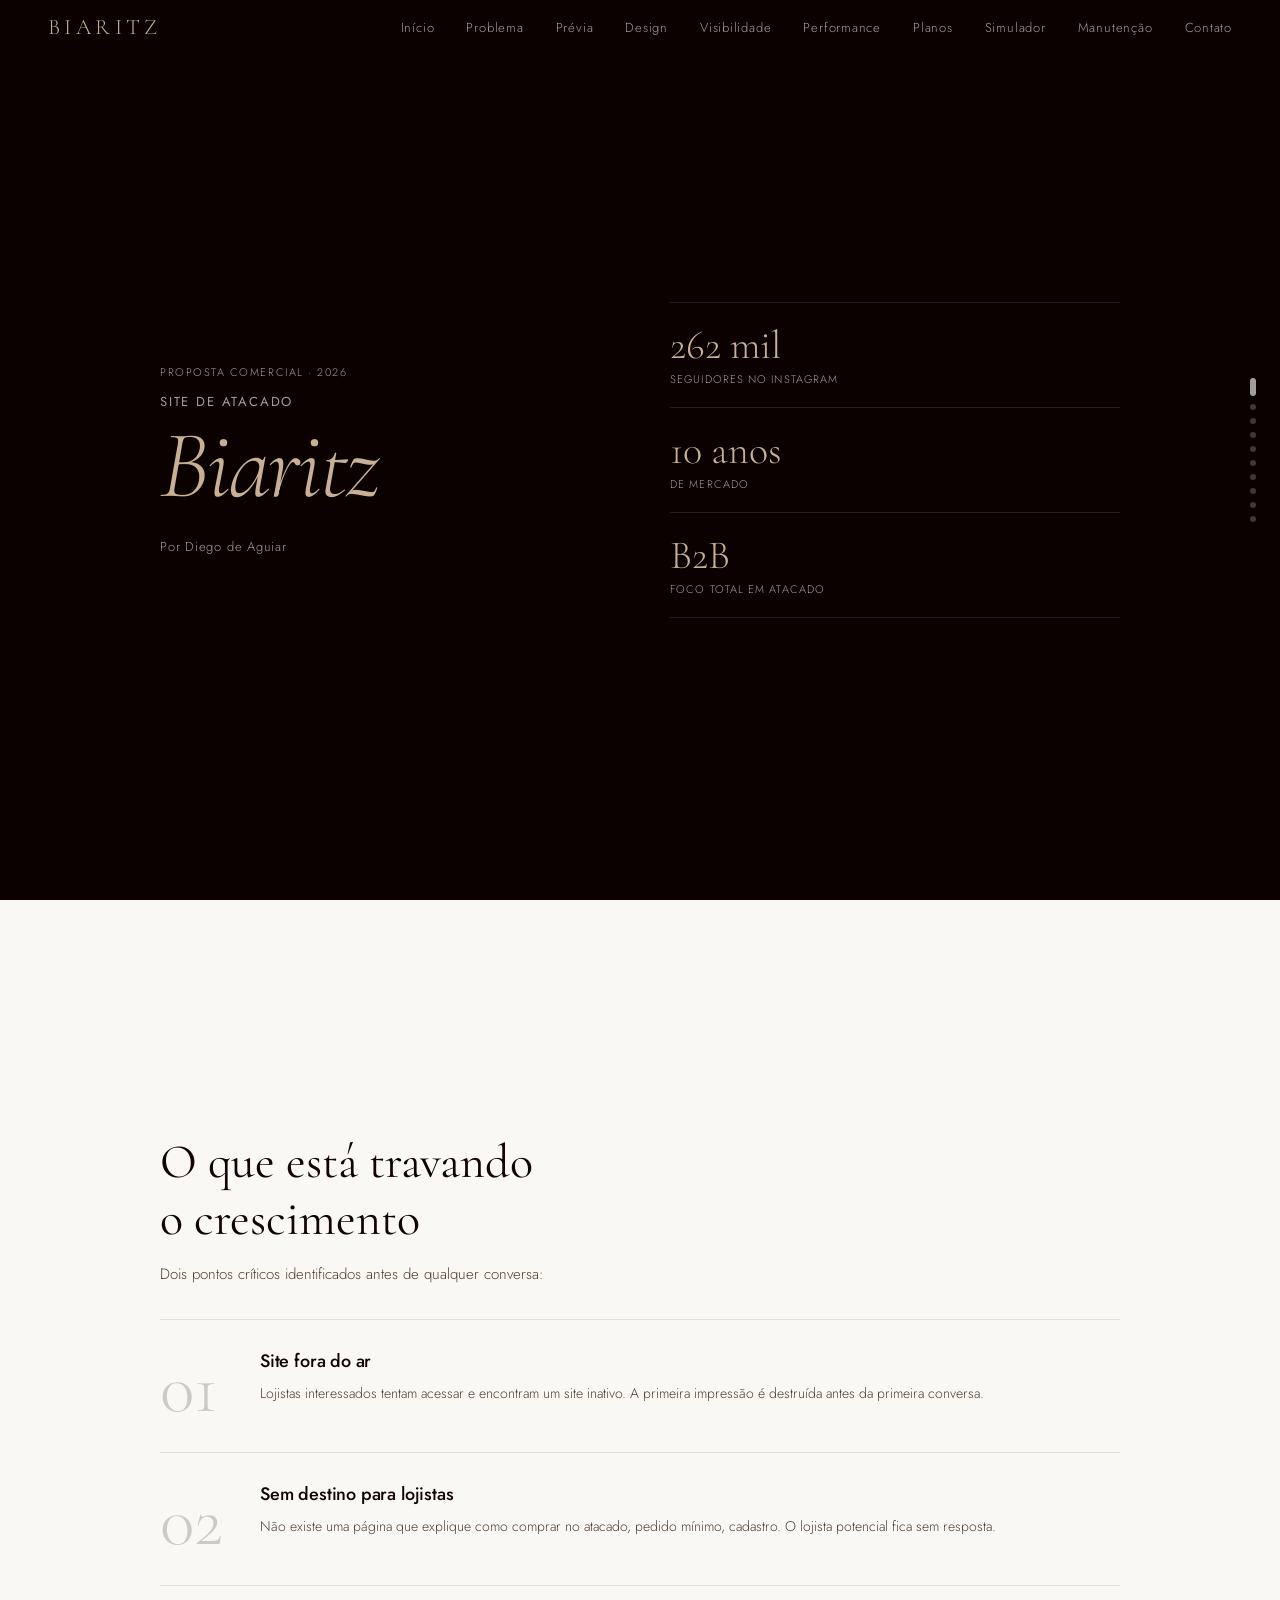
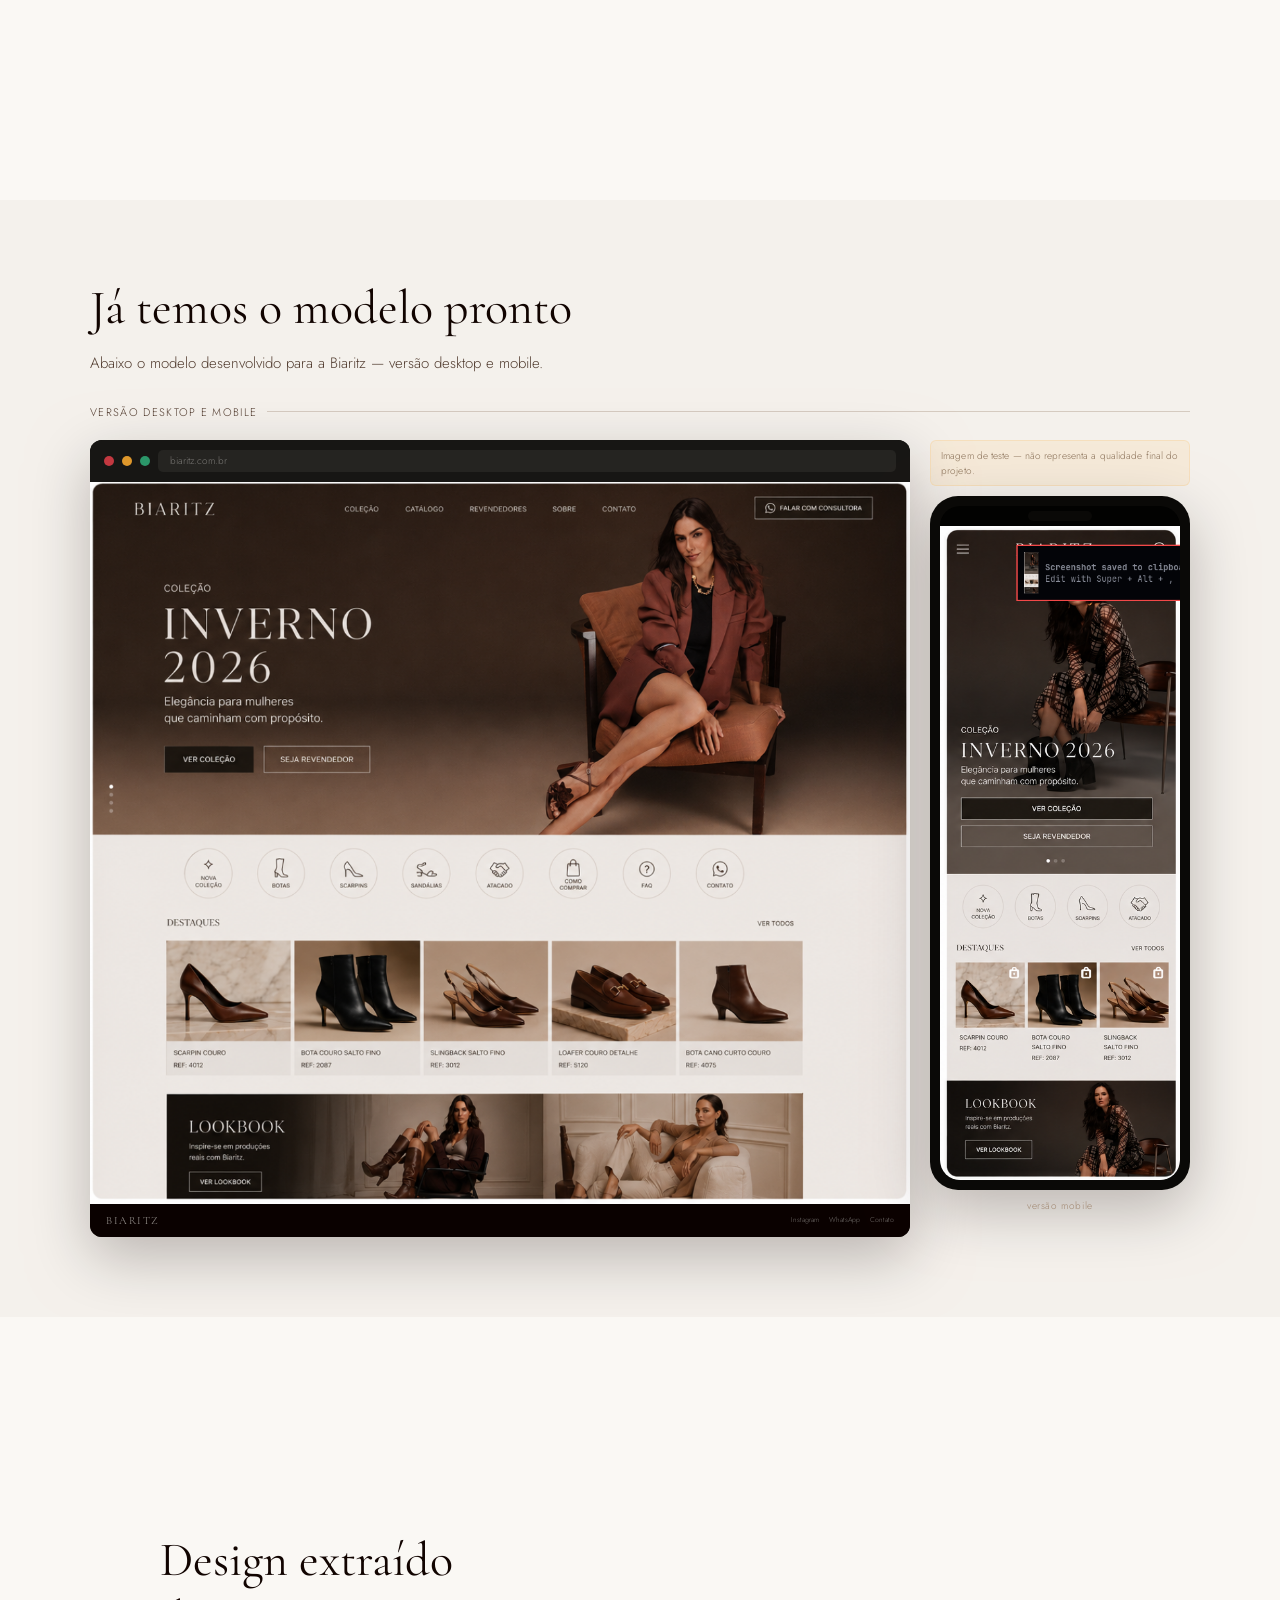
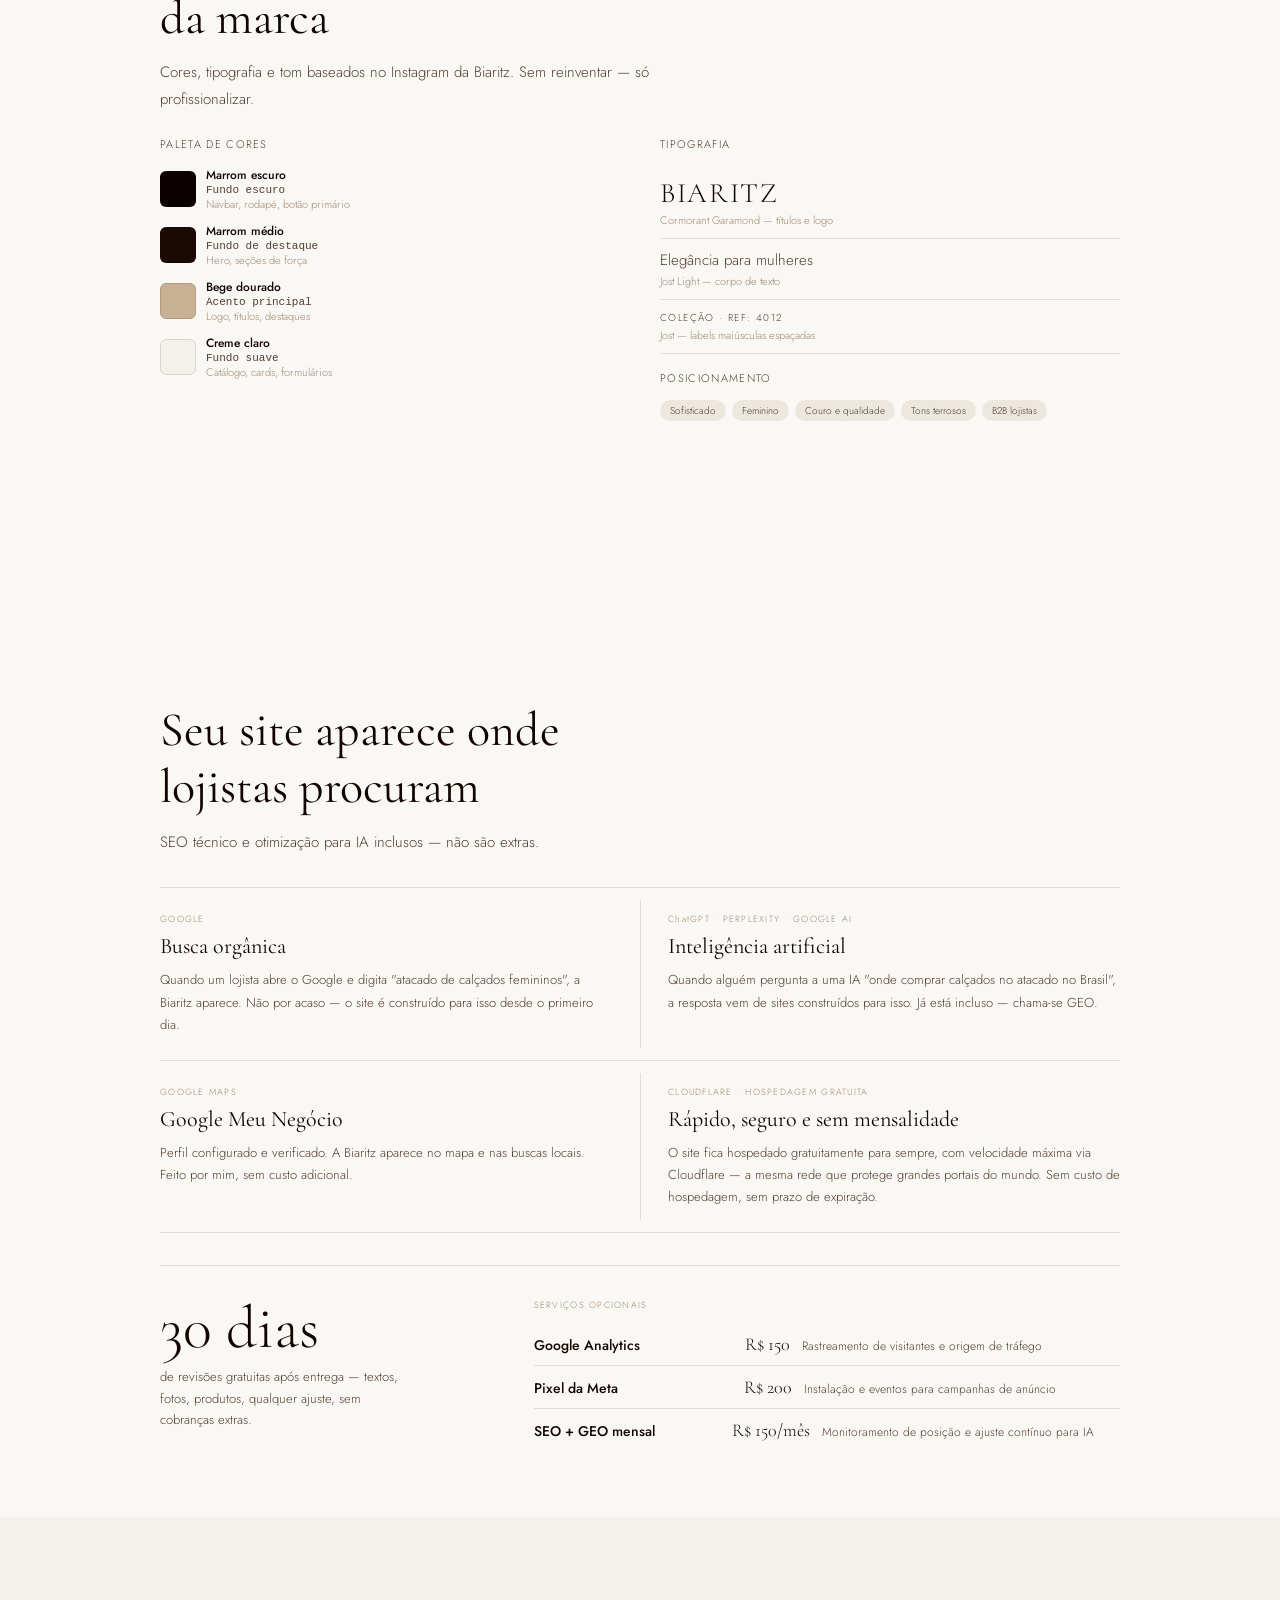
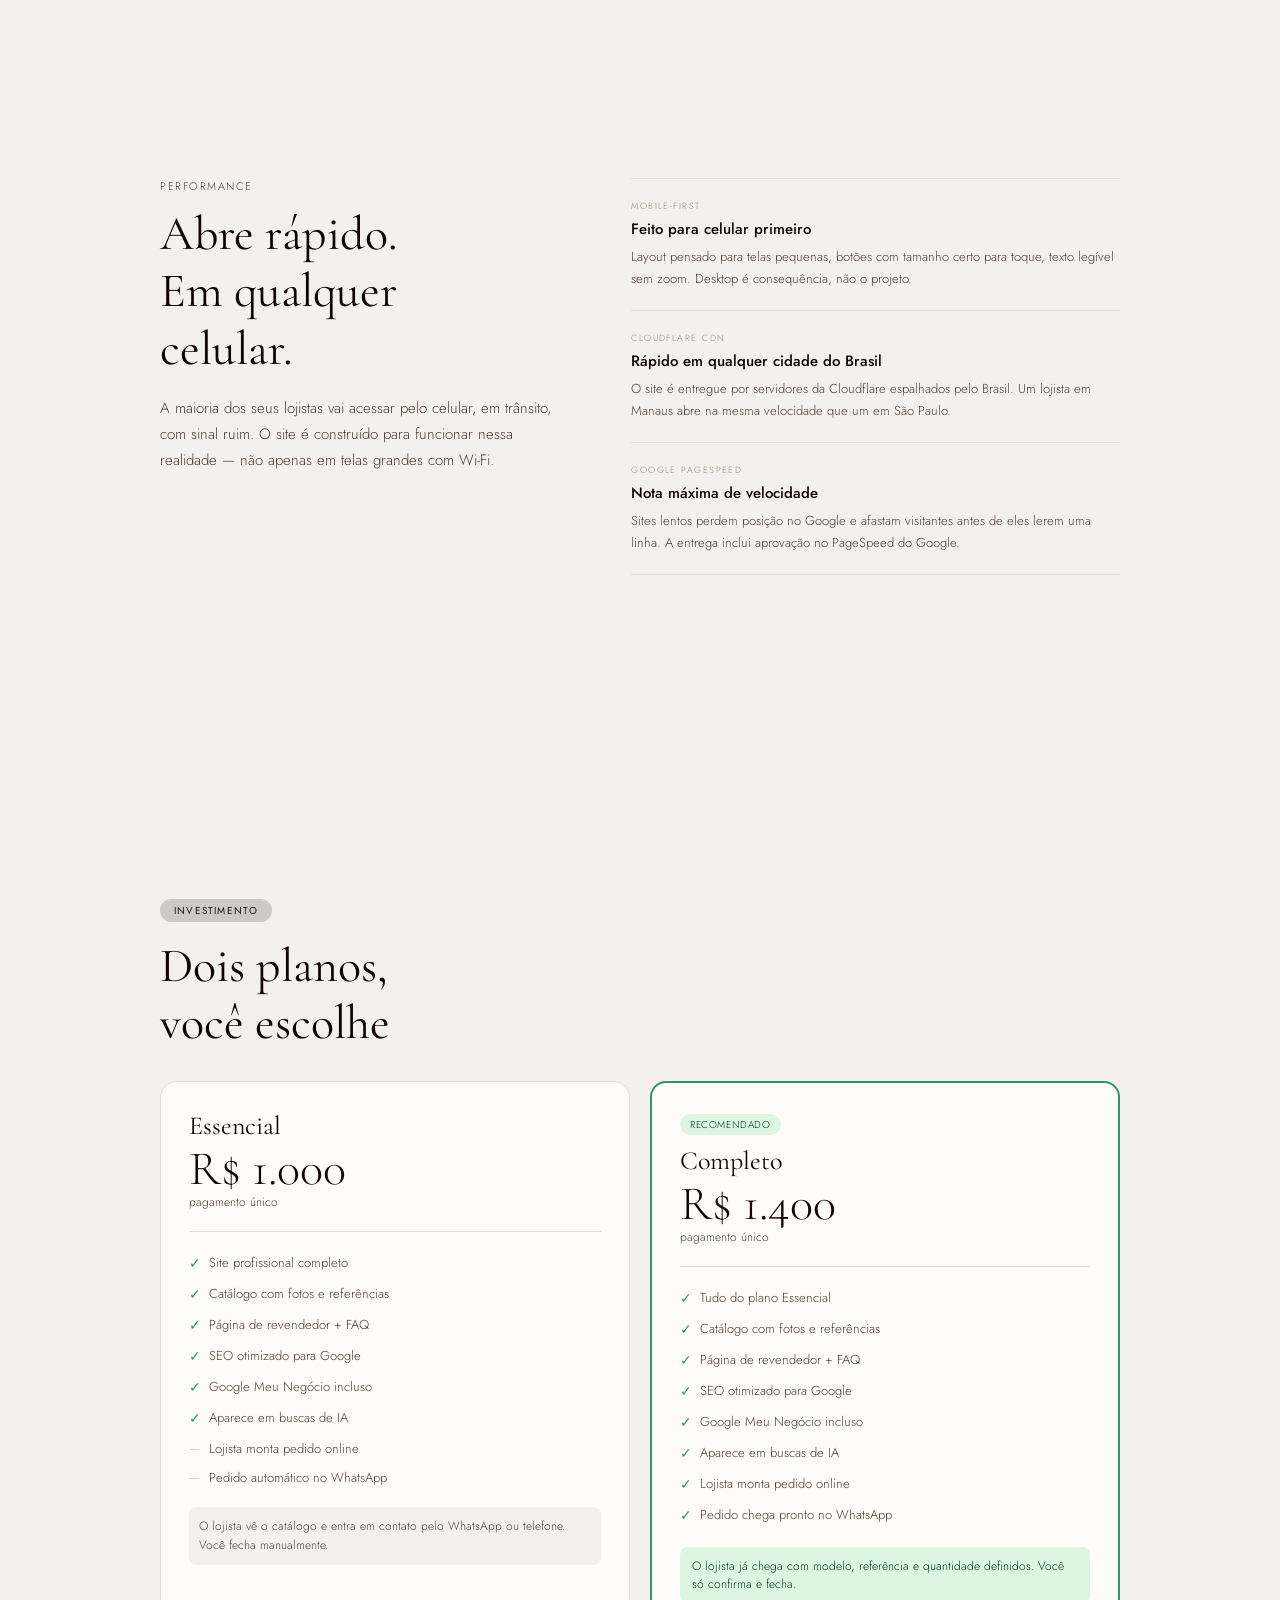
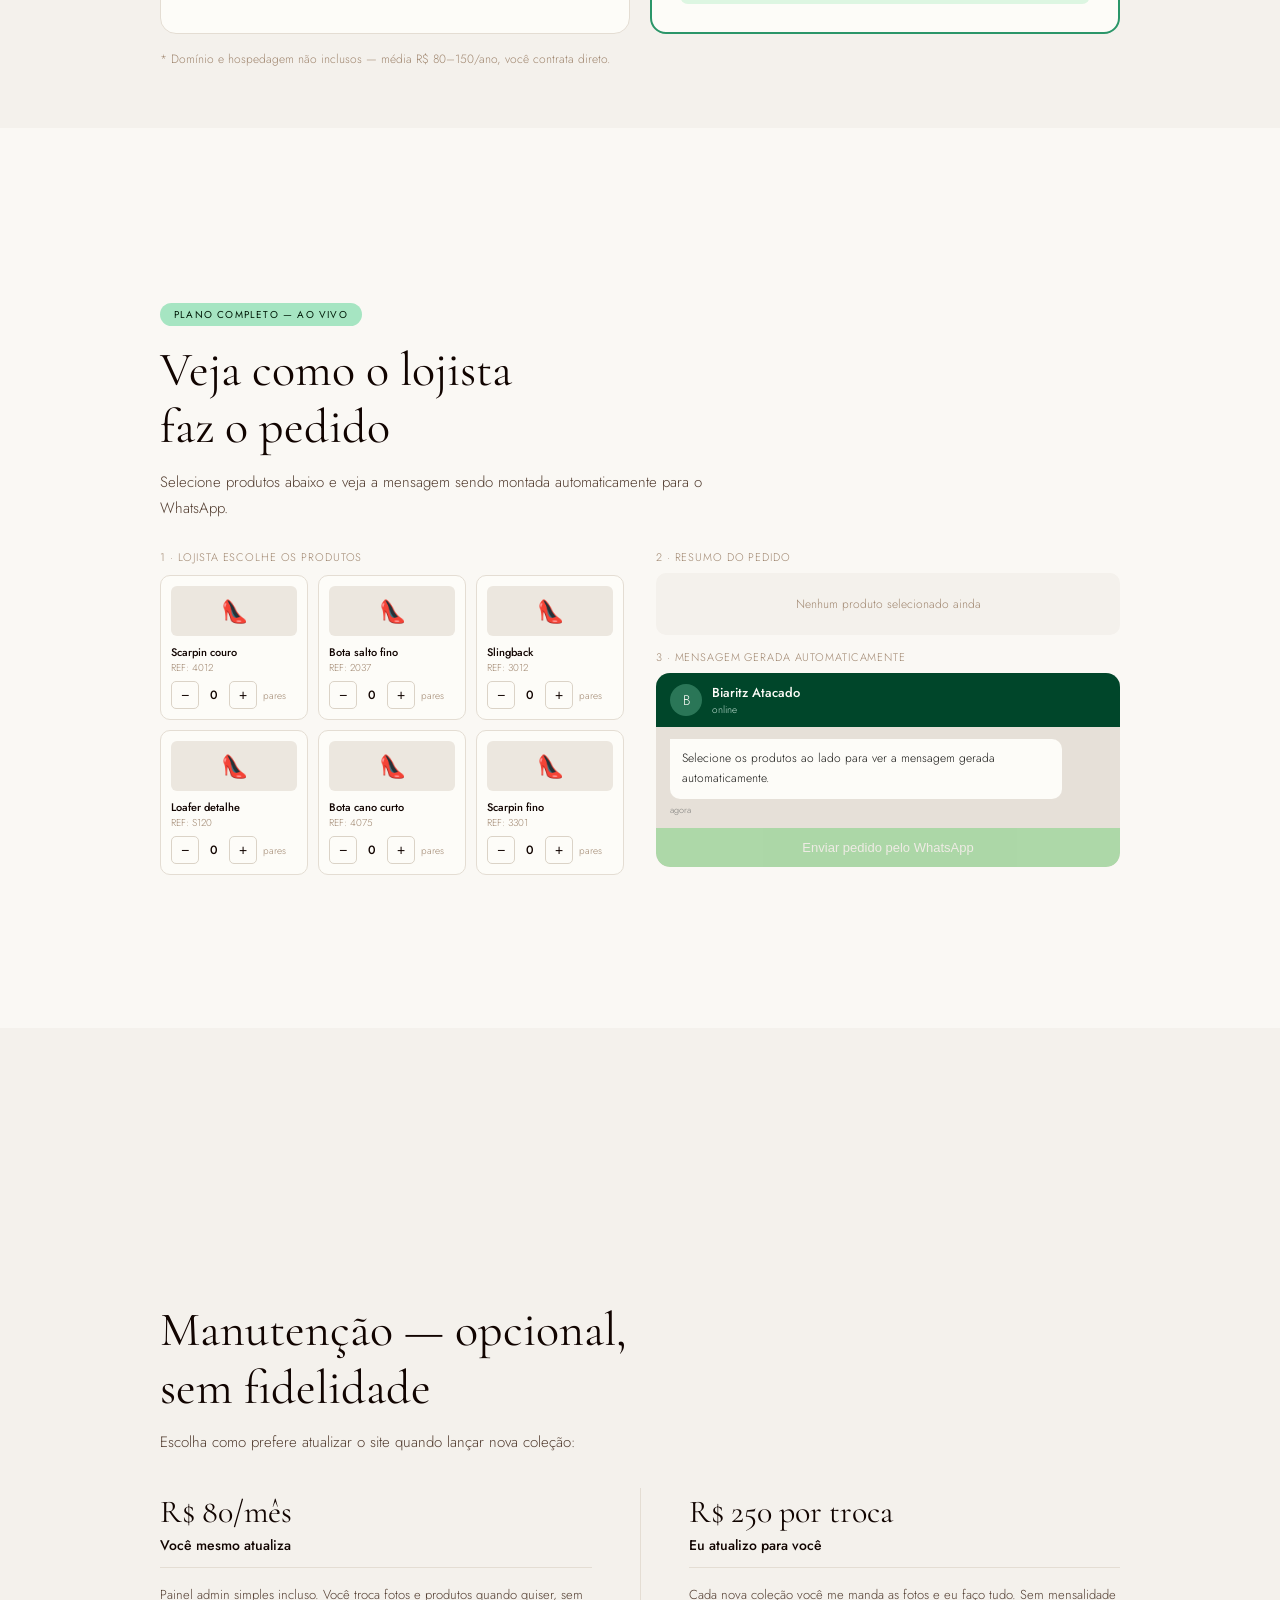
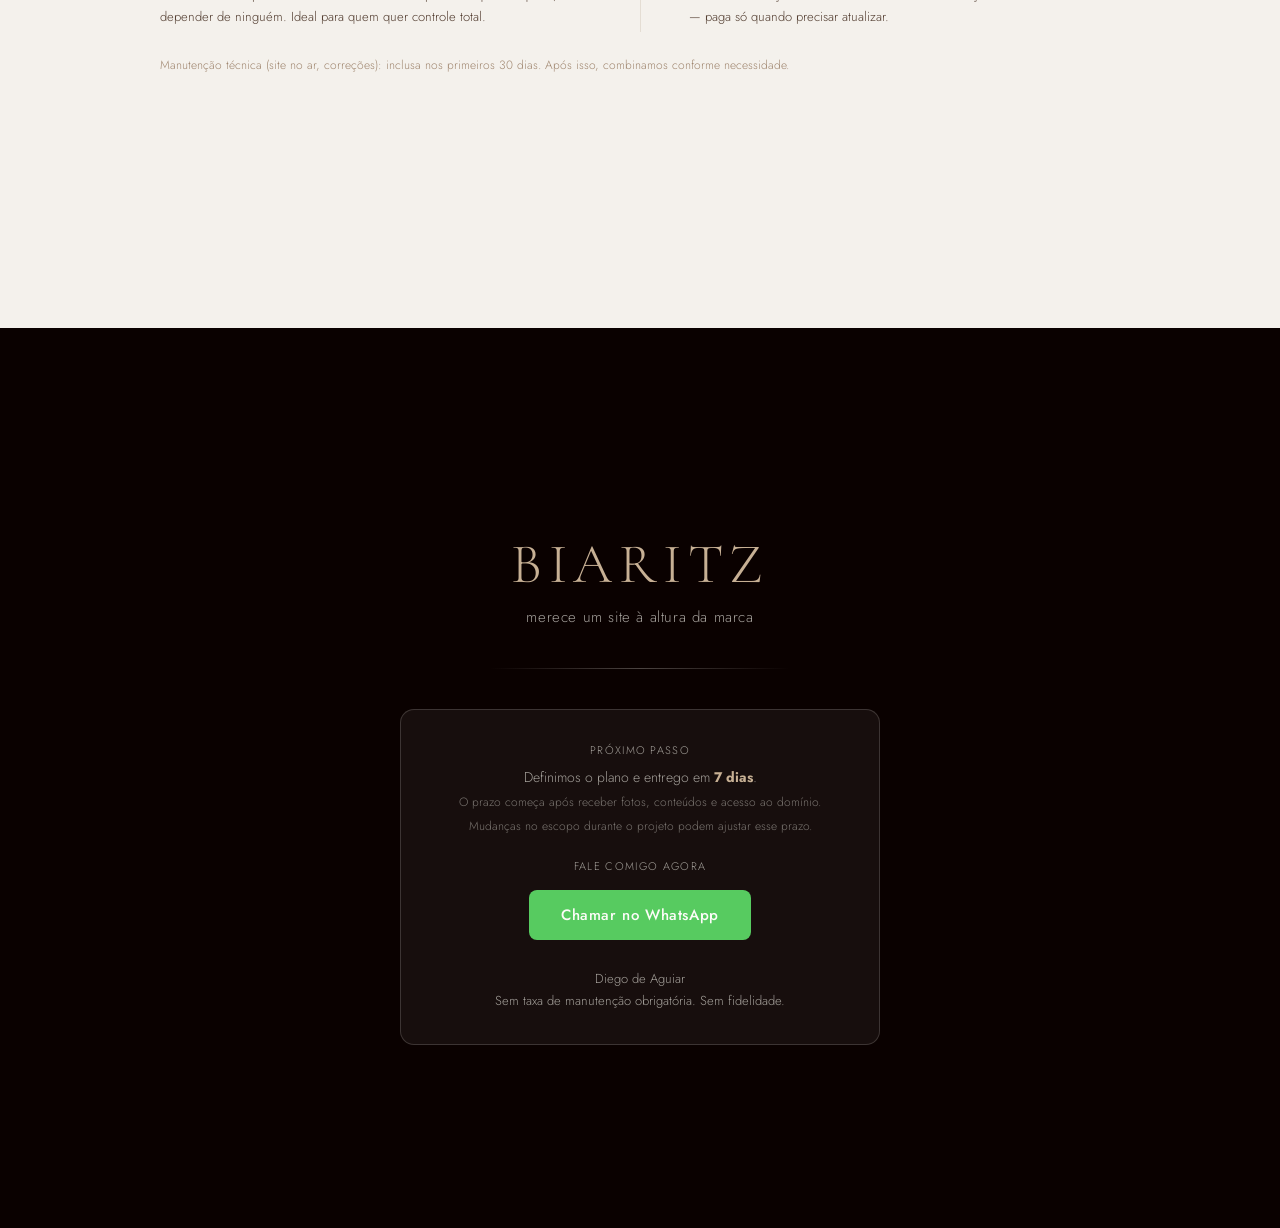
==== commit 30fef0f0: "Atualiza mobile preview e adiciona aviso de imagem de teste" ====
--- a/proposta-biaritz.html
+++ b/proposta-biaritz.html
@@ -373,6 +373,9 @@
       </div>
 
       <div>
+        <div style="font-size:10px; color:var(--gold-muted); background:oklch(0.87 0.10 77 / 0.18); border:1px solid oklch(0.87 0.10 77 / 0.35); border-radius:6px; padding:7px 10px; margin-bottom:10px; line-height:1.5; letter-spacing:0.01em;">
+          Imagem de teste — não representa a qualidade final do projeto.
+        </div>
         <div class="phone">
           <div class="phone-inner">
             <div class="phone-notch"><div class="phone-pill"></div></div>
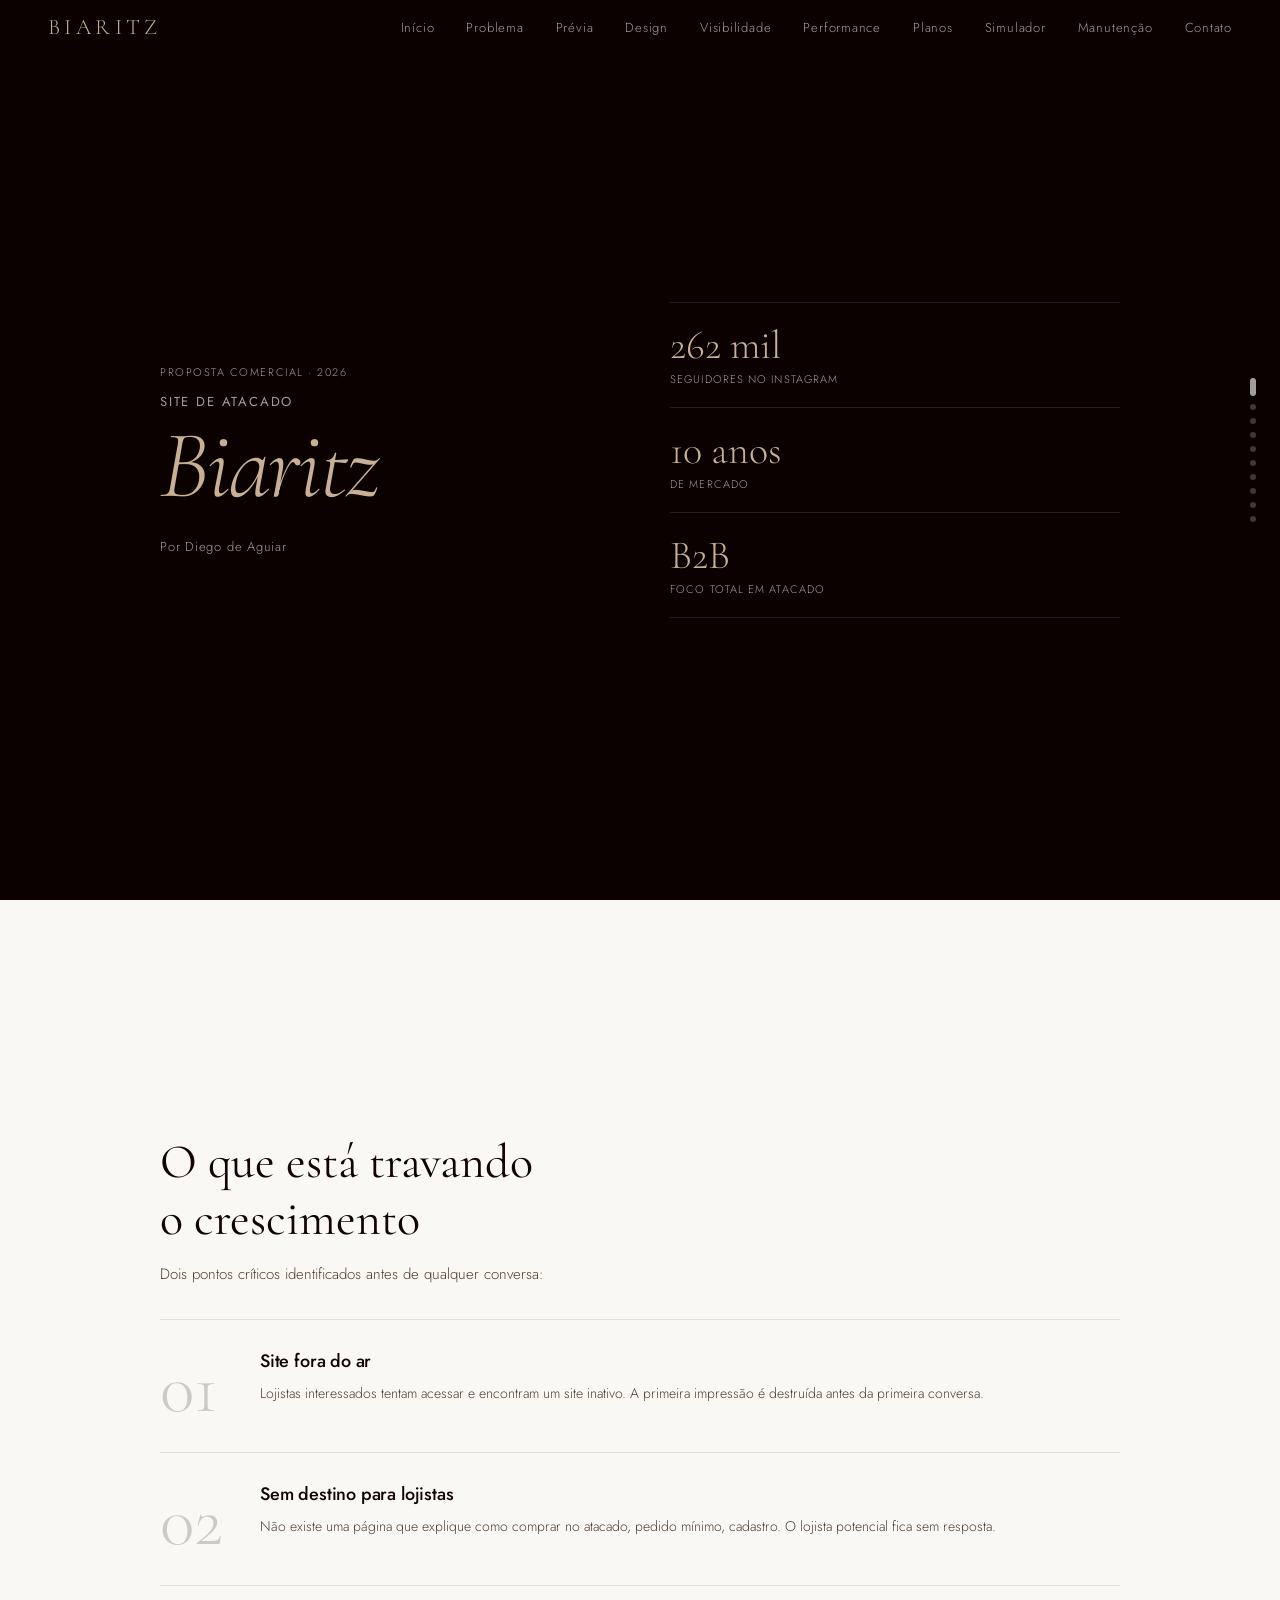
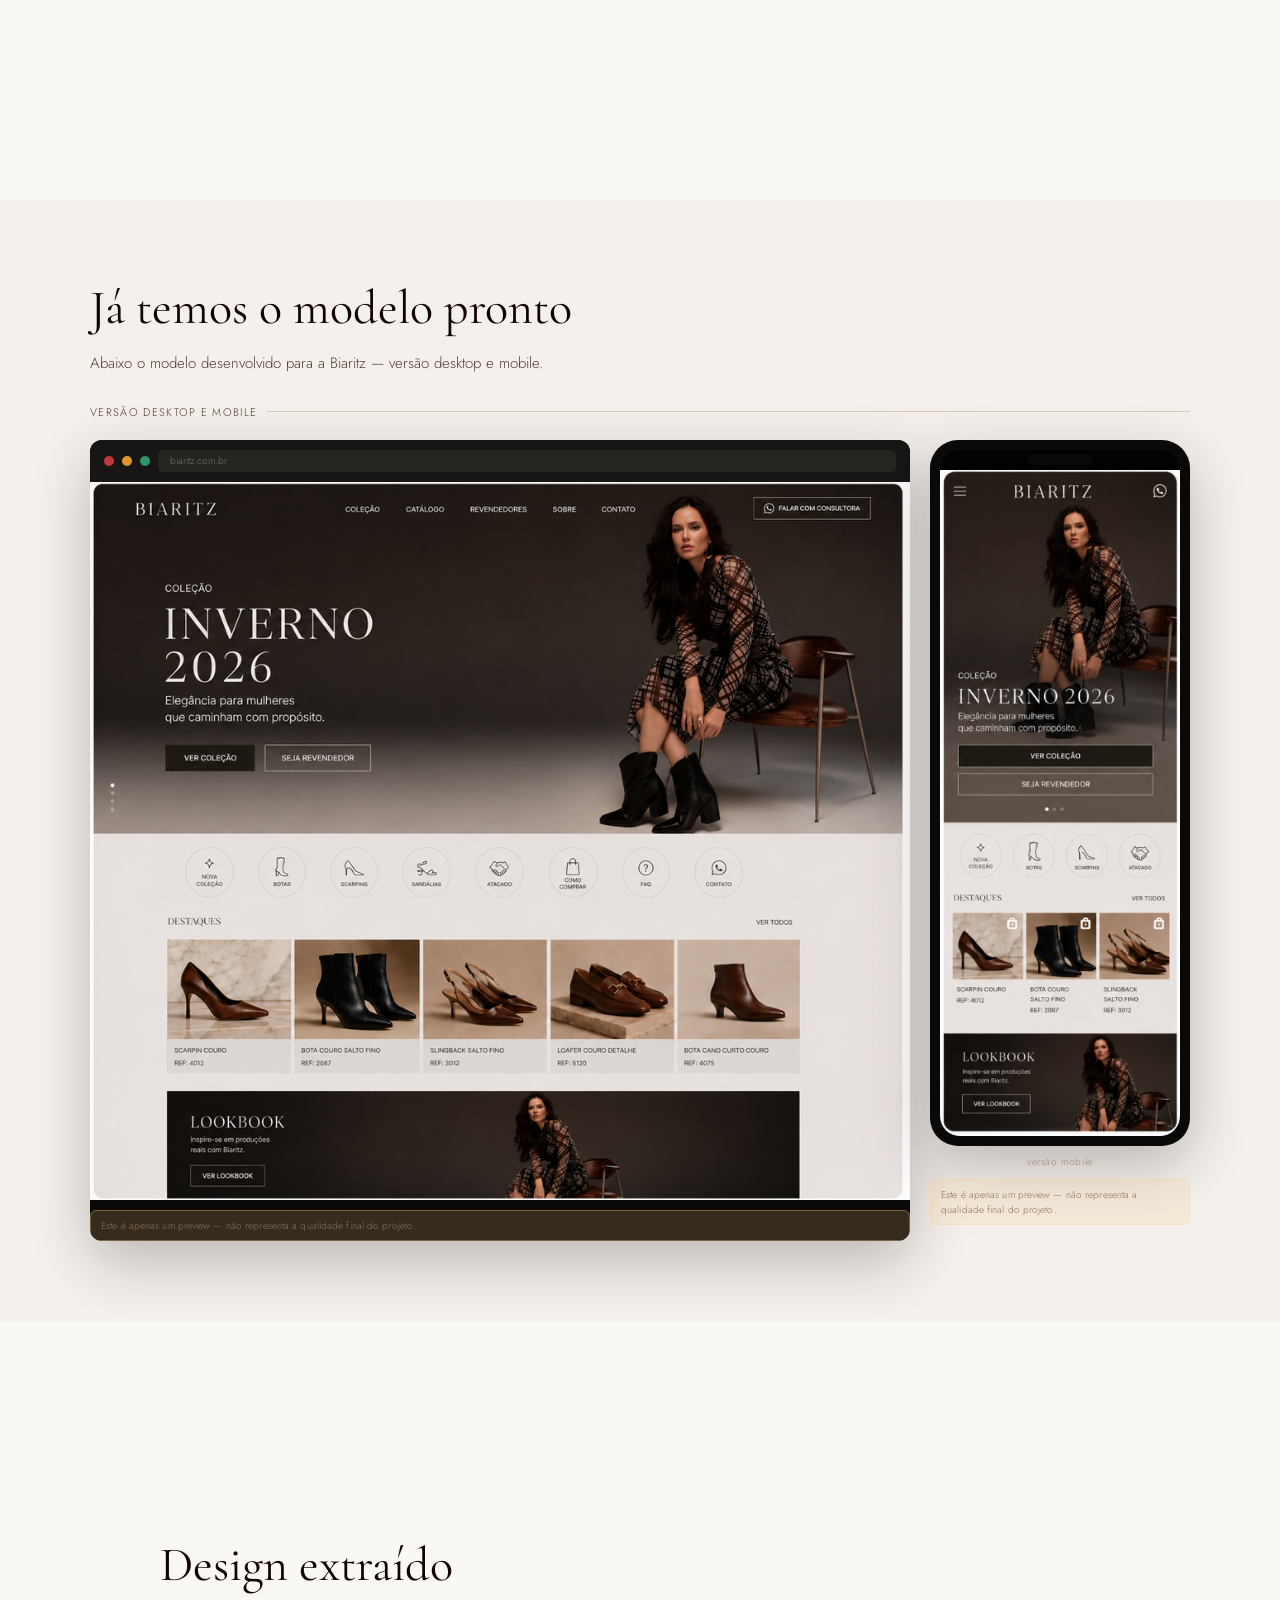
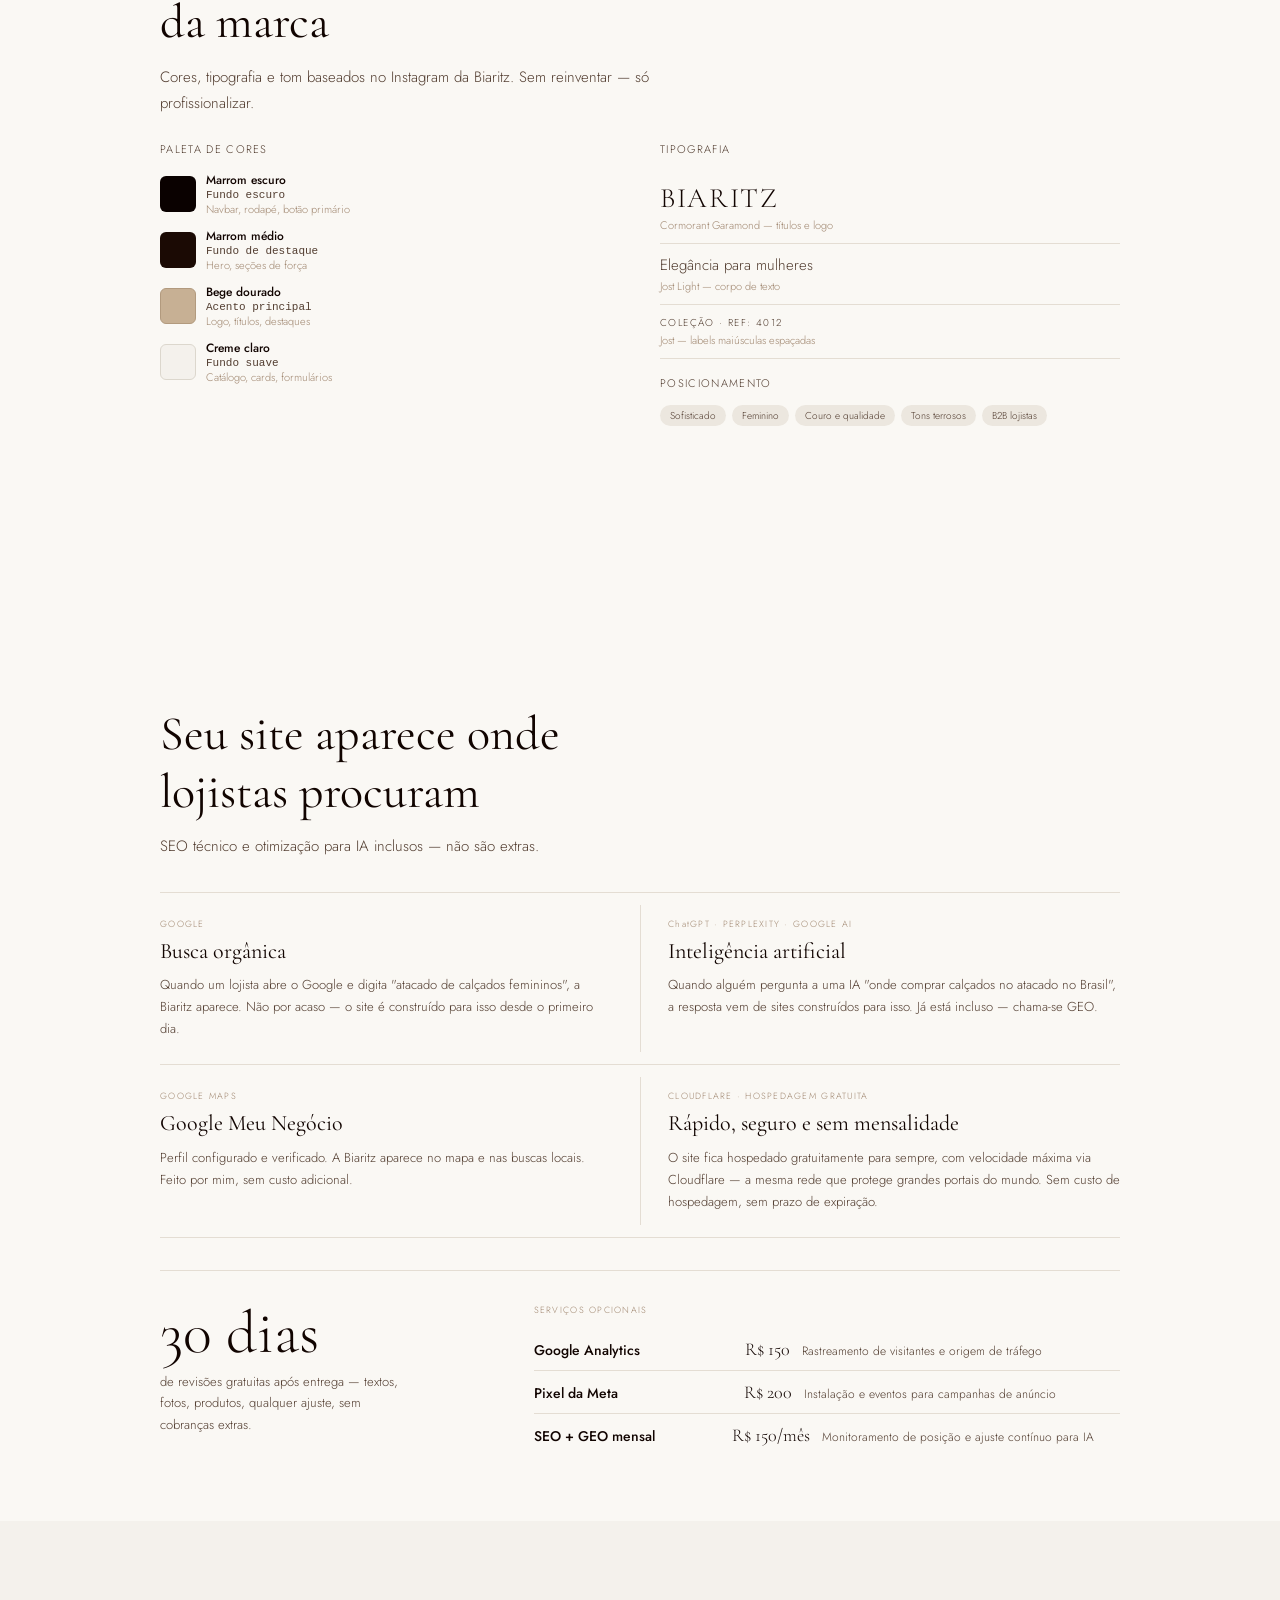
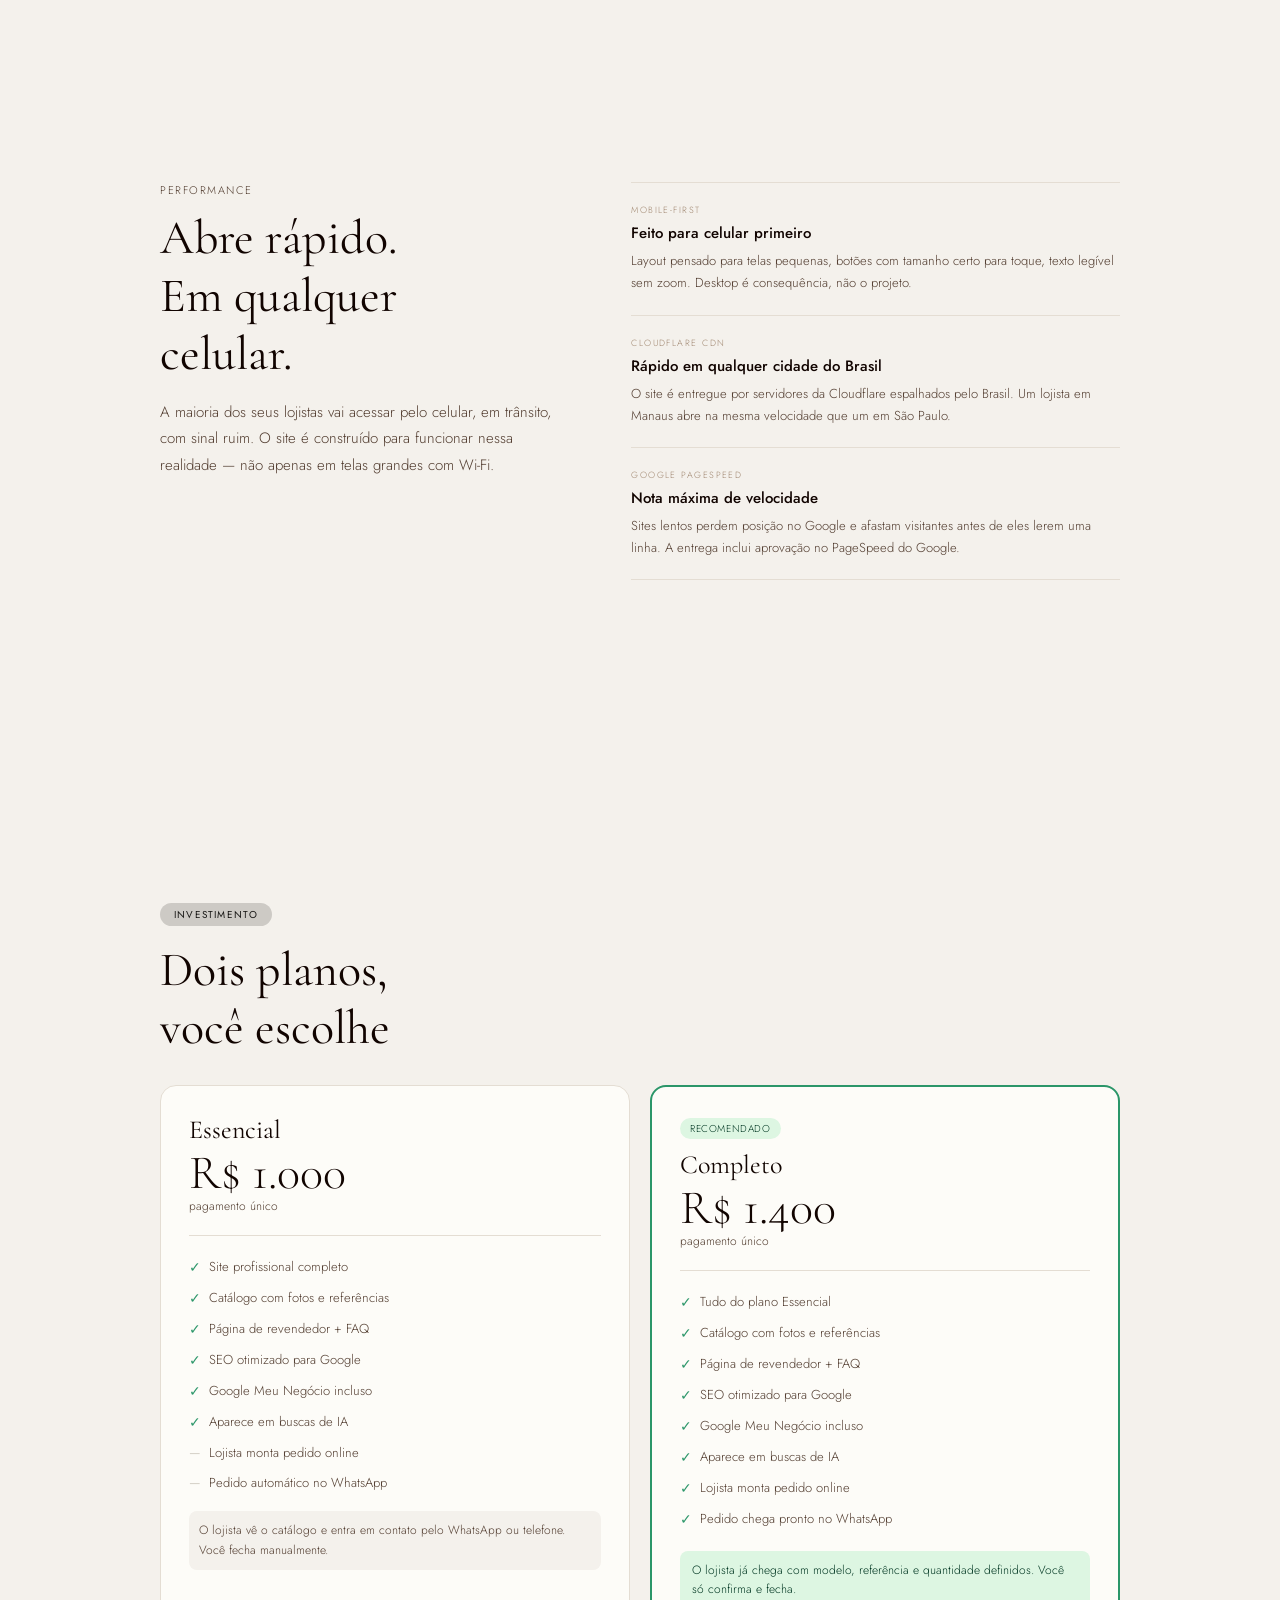
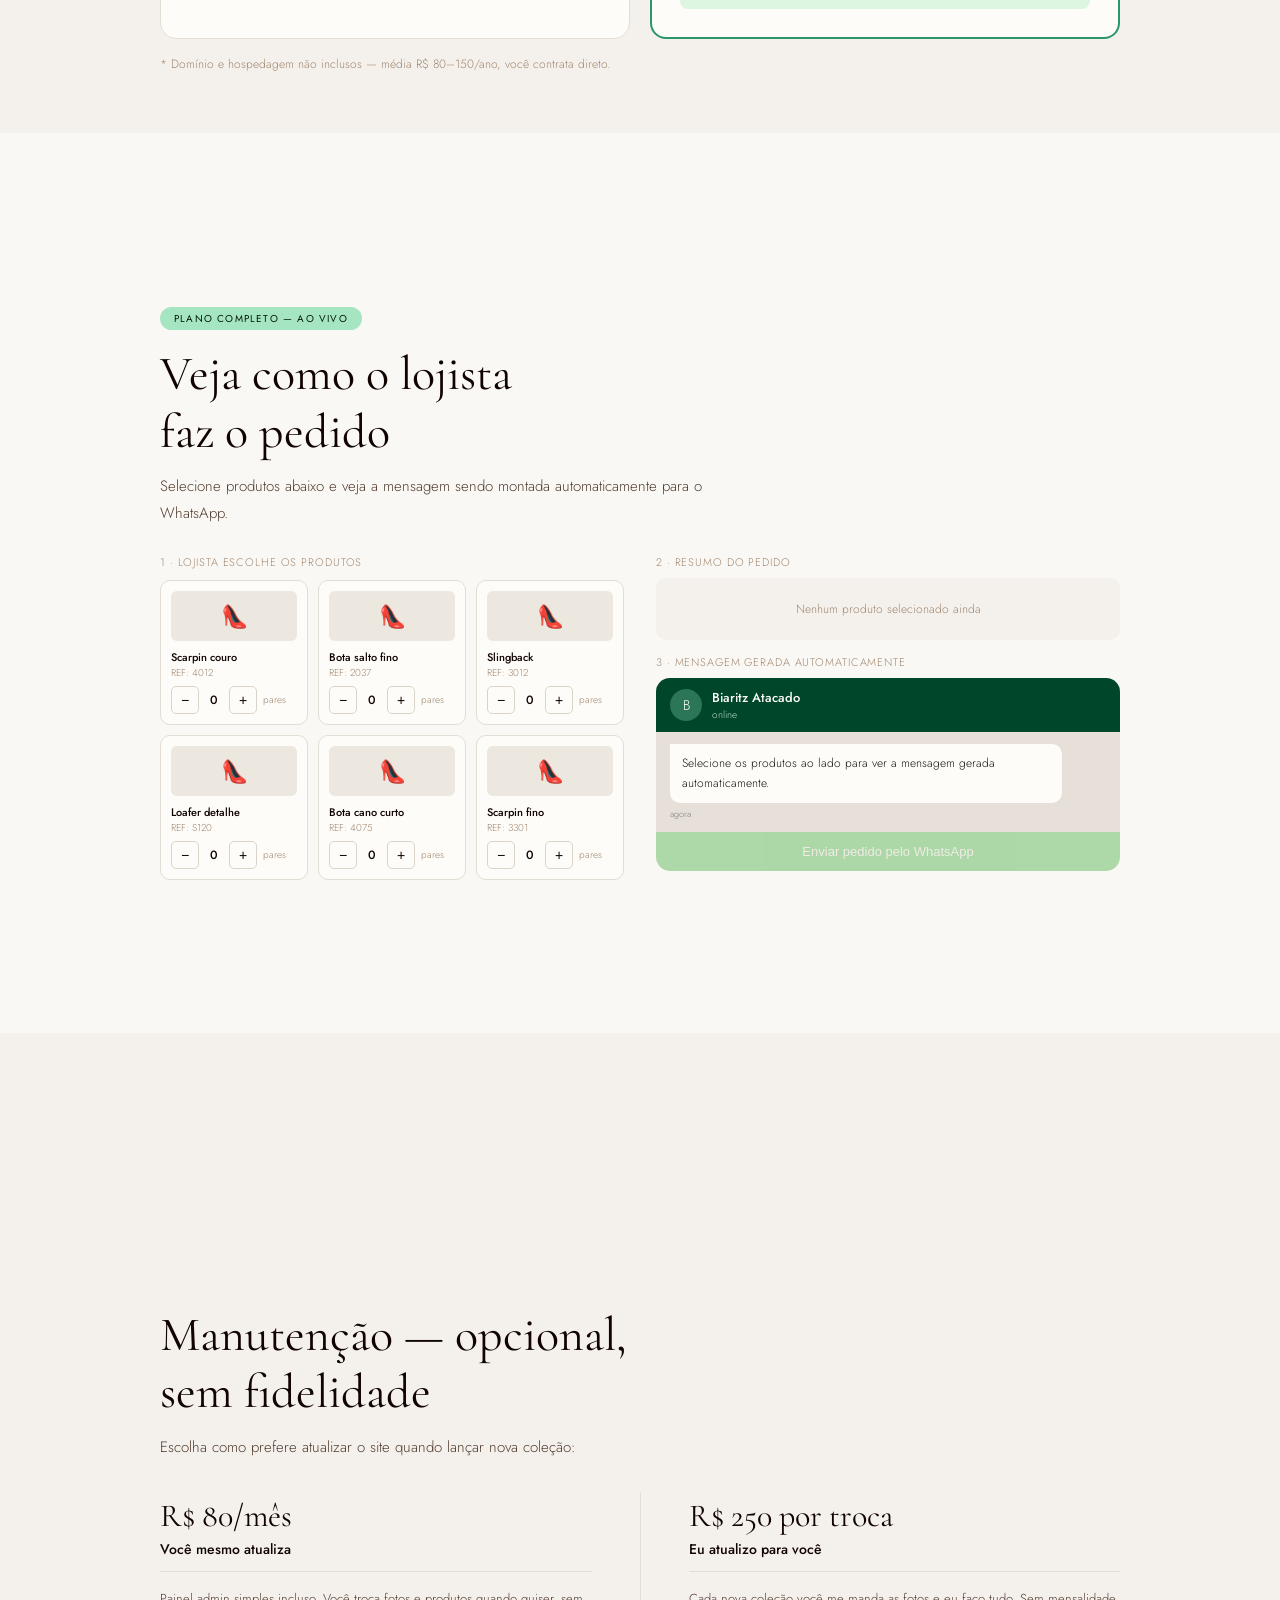
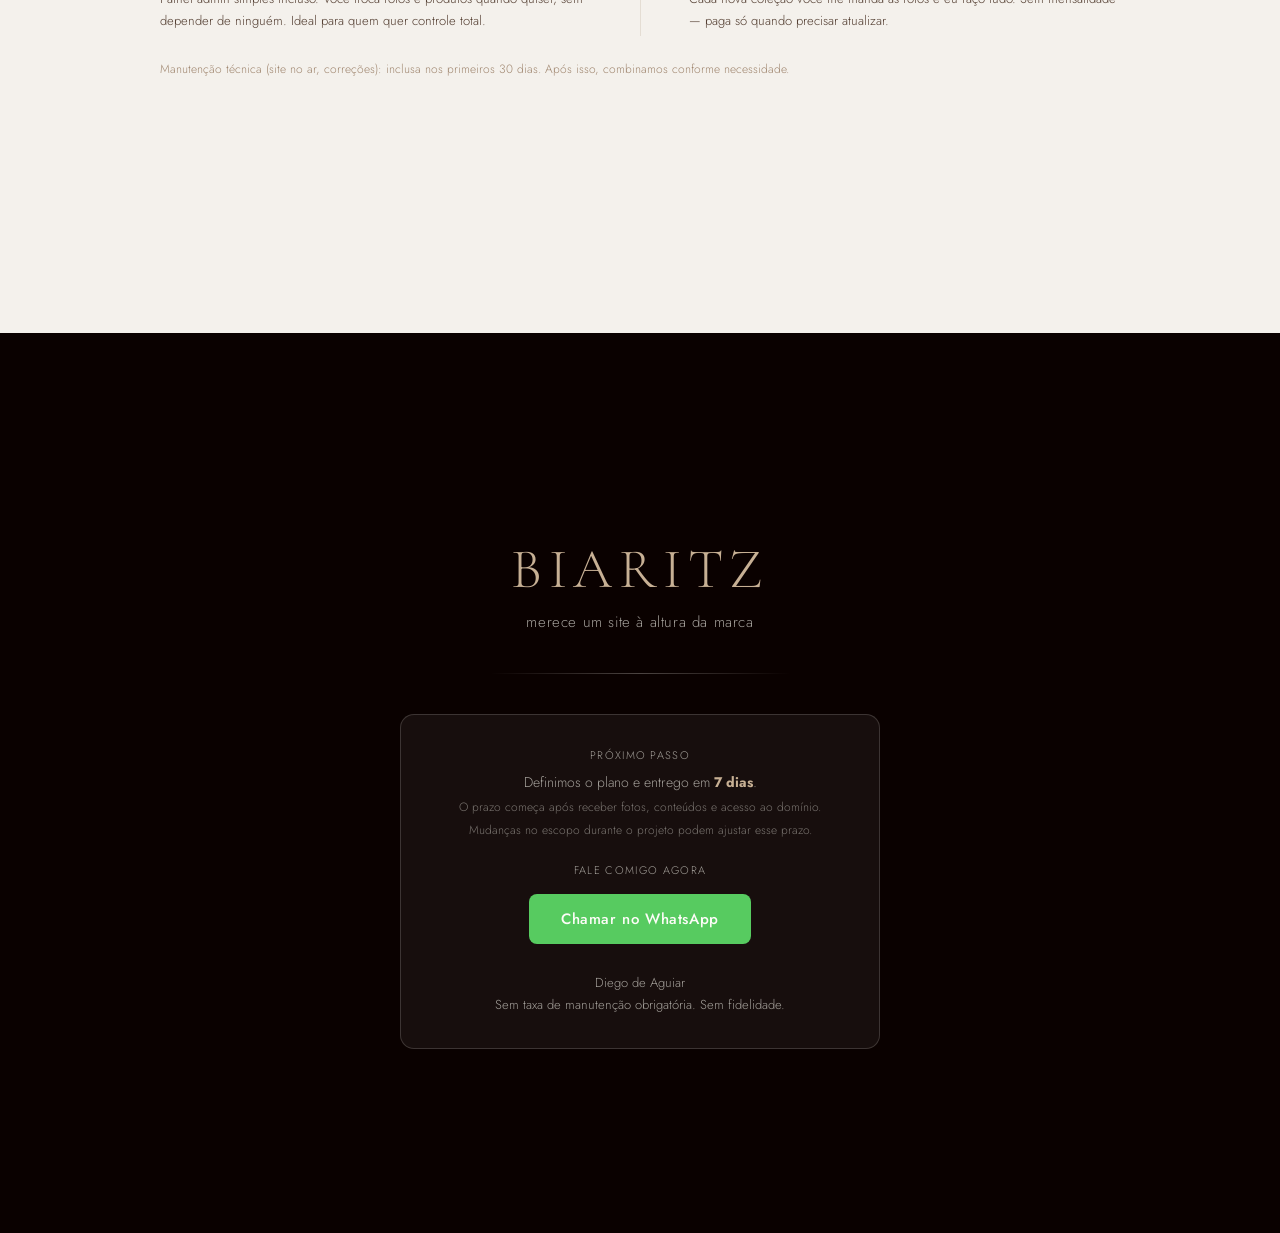
==== commit 81ceaac2: "Remove footer falso do preview e unifica avisos de qualidade Co-Authored-By: Claude Sonnet 4.6 <nore" ====
--- a/proposta-biaritz.html
+++ b/proposta-biaritz.html
@@ -362,20 +362,12 @@
           <div class="burl">biaritz.com.br</div>
         </div>
         <img class="browser-preview" src="preview-desktop.png" alt="Prévia desktop Biaritz">
-        <div class="s-footer">
-          <span class="s-footer-logo">BIARITZ</span>
-          <div class="s-footer-links">
-            <span class="s-footer-link">Instagram</span>
-            <span class="s-footer-link">WhatsApp</span>
-            <span class="s-footer-link">Contato</span>
-          </div>
+        <div style="font-size:10px; color:var(--gold-muted); background:oklch(0.87 0.10 77 / 0.18); border:1px solid oklch(0.87 0.10 77 / 0.35); border-radius:6px; padding:7px 10px; margin-top:10px; line-height:1.5; letter-spacing:0.01em;">
+          Este é apenas um preview — não representa a qualidade final do projeto.
         </div>
       </div>
 
       <div>
-        <div style="font-size:10px; color:var(--gold-muted); background:oklch(0.87 0.10 77 / 0.18); border:1px solid oklch(0.87 0.10 77 / 0.35); border-radius:6px; padding:7px 10px; margin-bottom:10px; line-height:1.5; letter-spacing:0.01em;">
-          Imagem de teste — não representa a qualidade final do projeto.
-        </div>
         <div class="phone">
           <div class="phone-inner">
             <div class="phone-notch"><div class="phone-pill"></div></div>
@@ -383,6 +375,9 @@
           </div>
         </div>
         <div style="font-size:10px; color:var(--text-light); text-align:center; margin-top:8px; letter-spacing:0.06em;">versão mobile</div>
+        <div style="font-size:10px; color:var(--gold-muted); background:oklch(0.87 0.10 77 / 0.18); border:1px solid oklch(0.87 0.10 77 / 0.35); border-radius:6px; padding:7px 10px; margin-top:10px; line-height:1.5; letter-spacing:0.01em;">
+          Este é apenas um preview — não representa a qualidade final do projeto.
+        </div>
       </div>
     </div>
   </div>
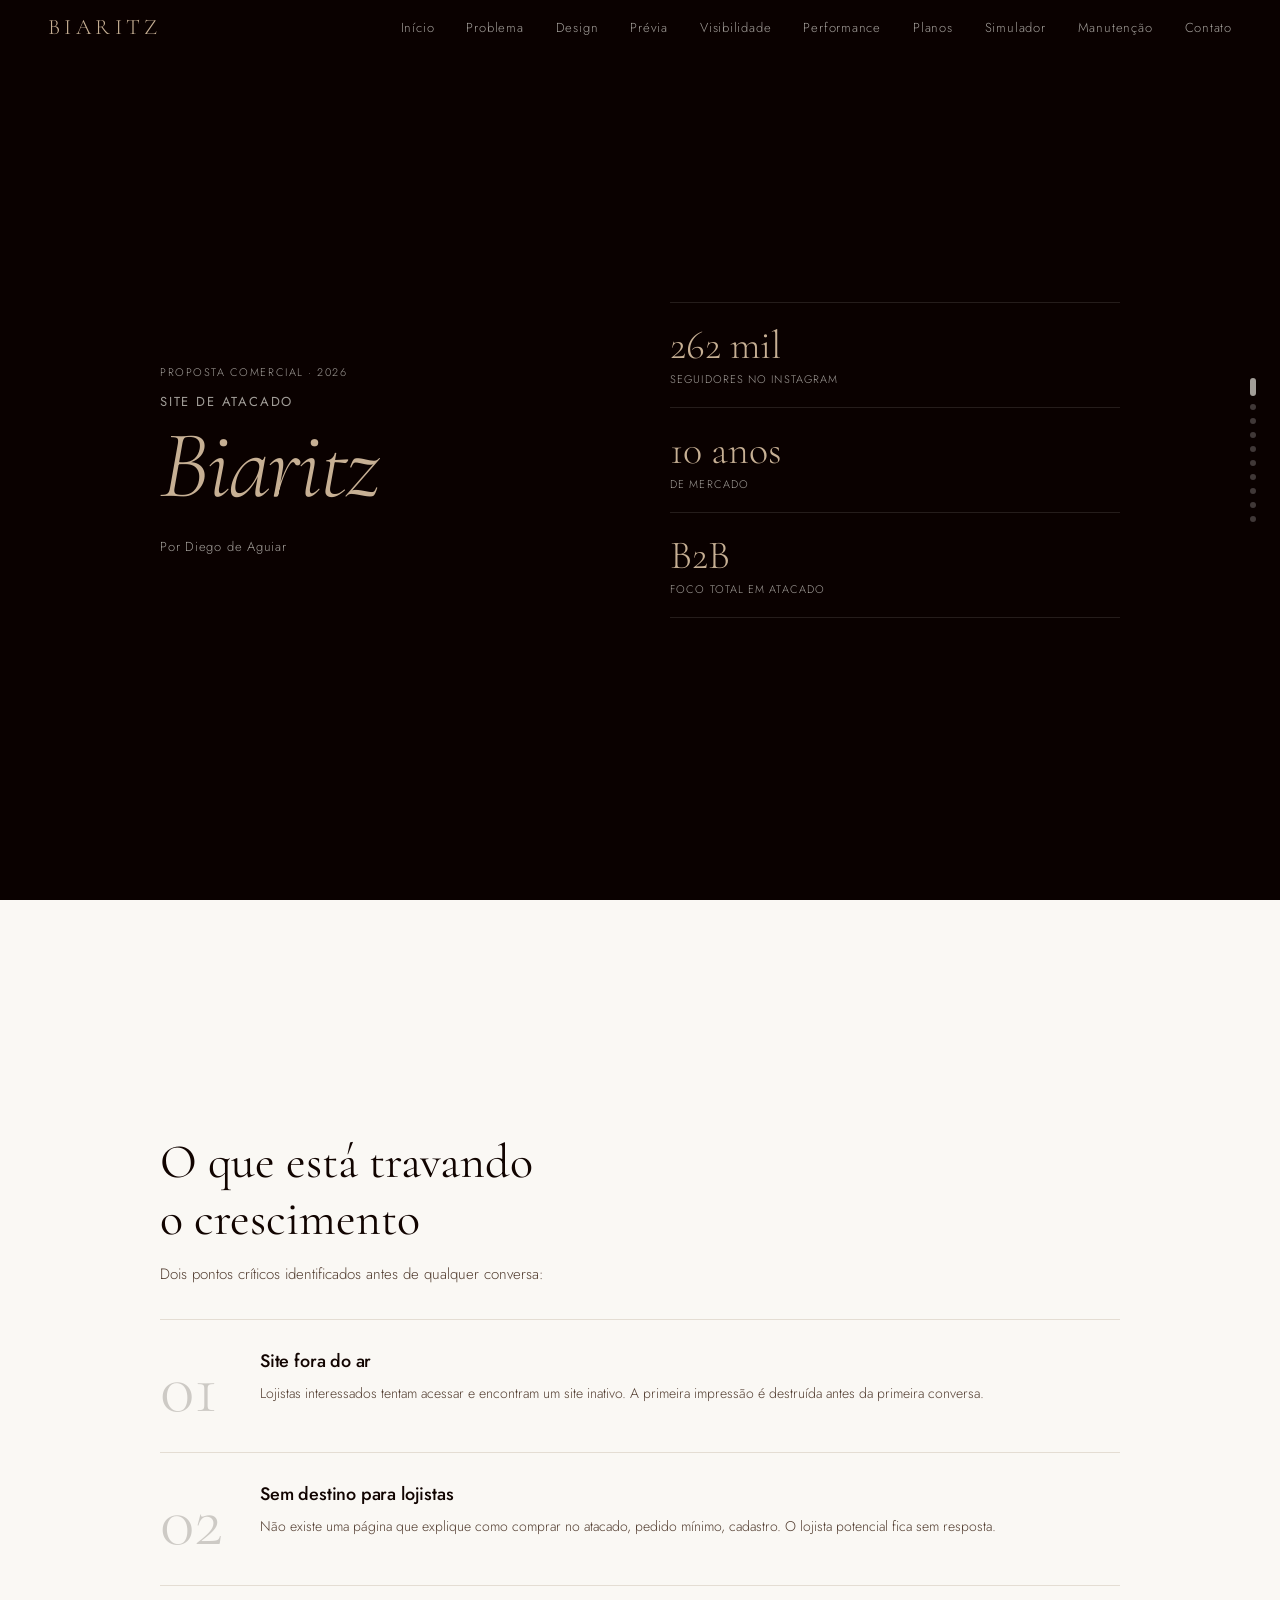
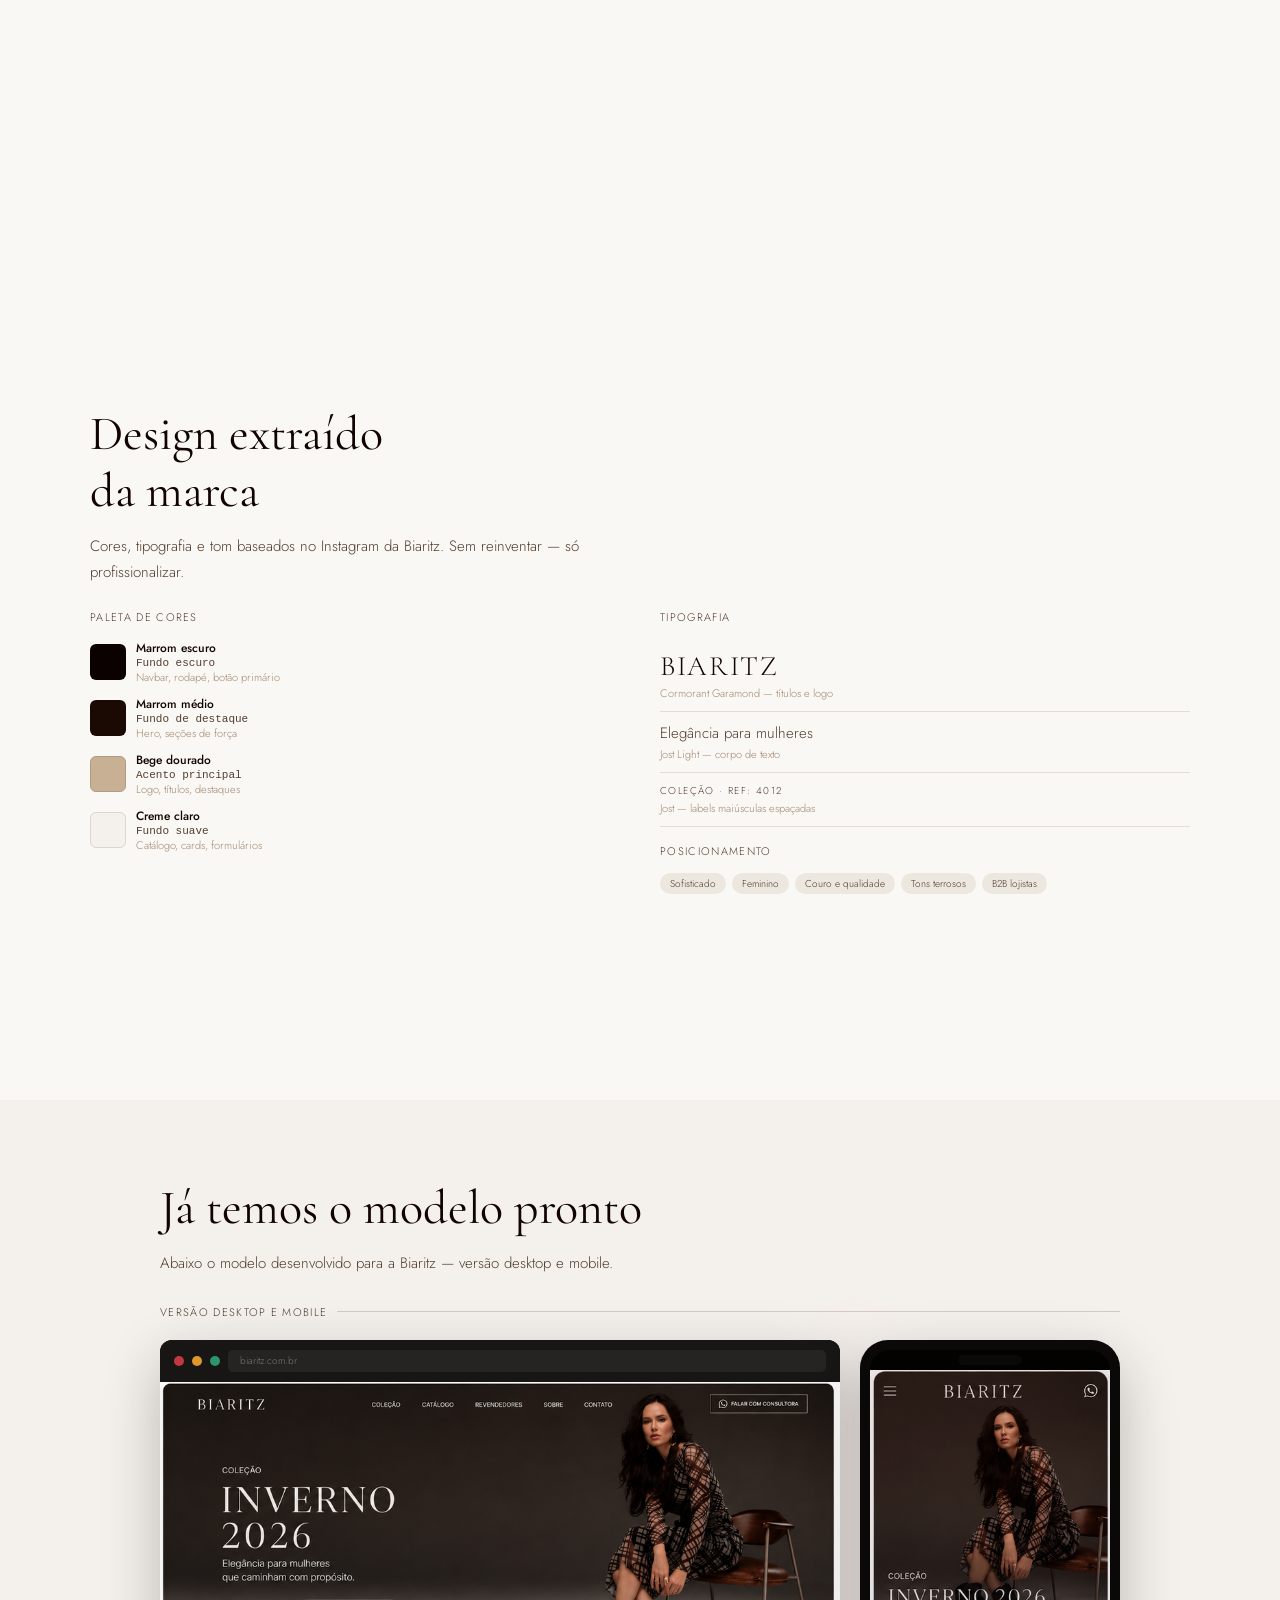
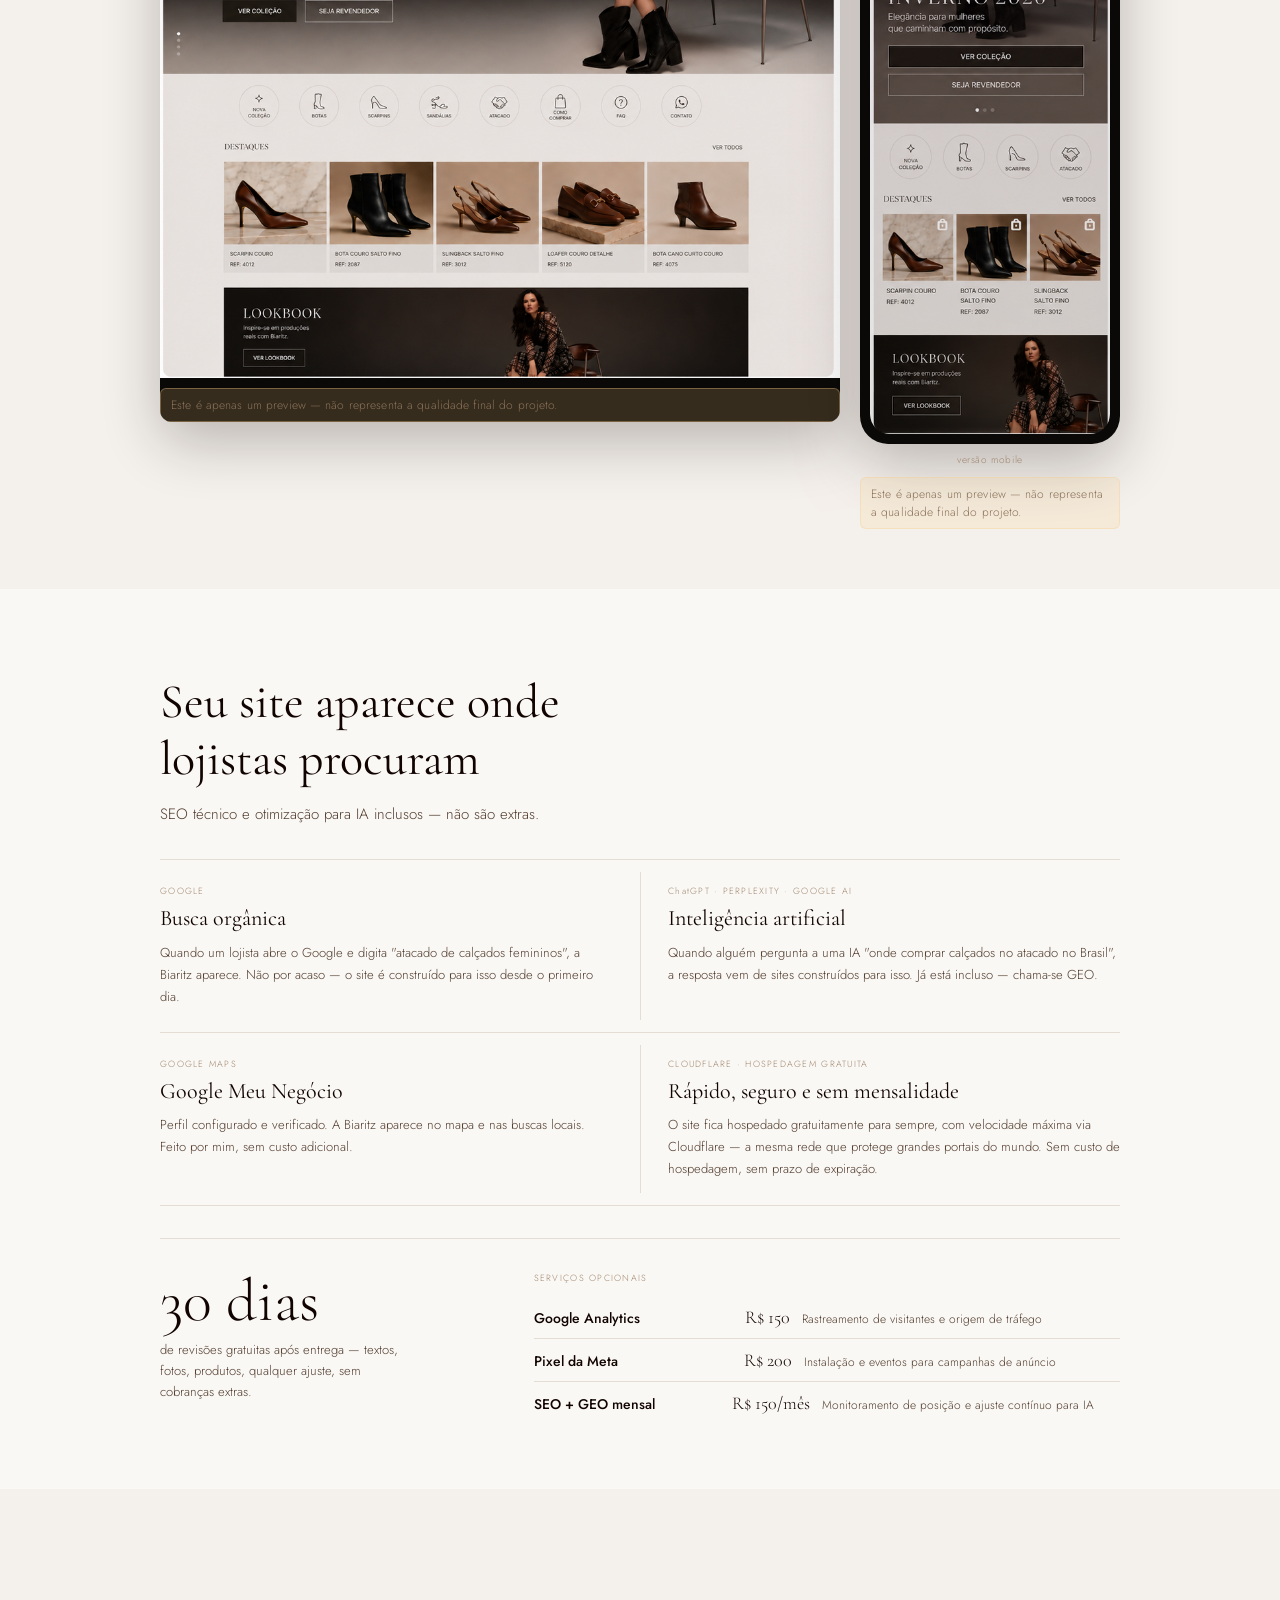
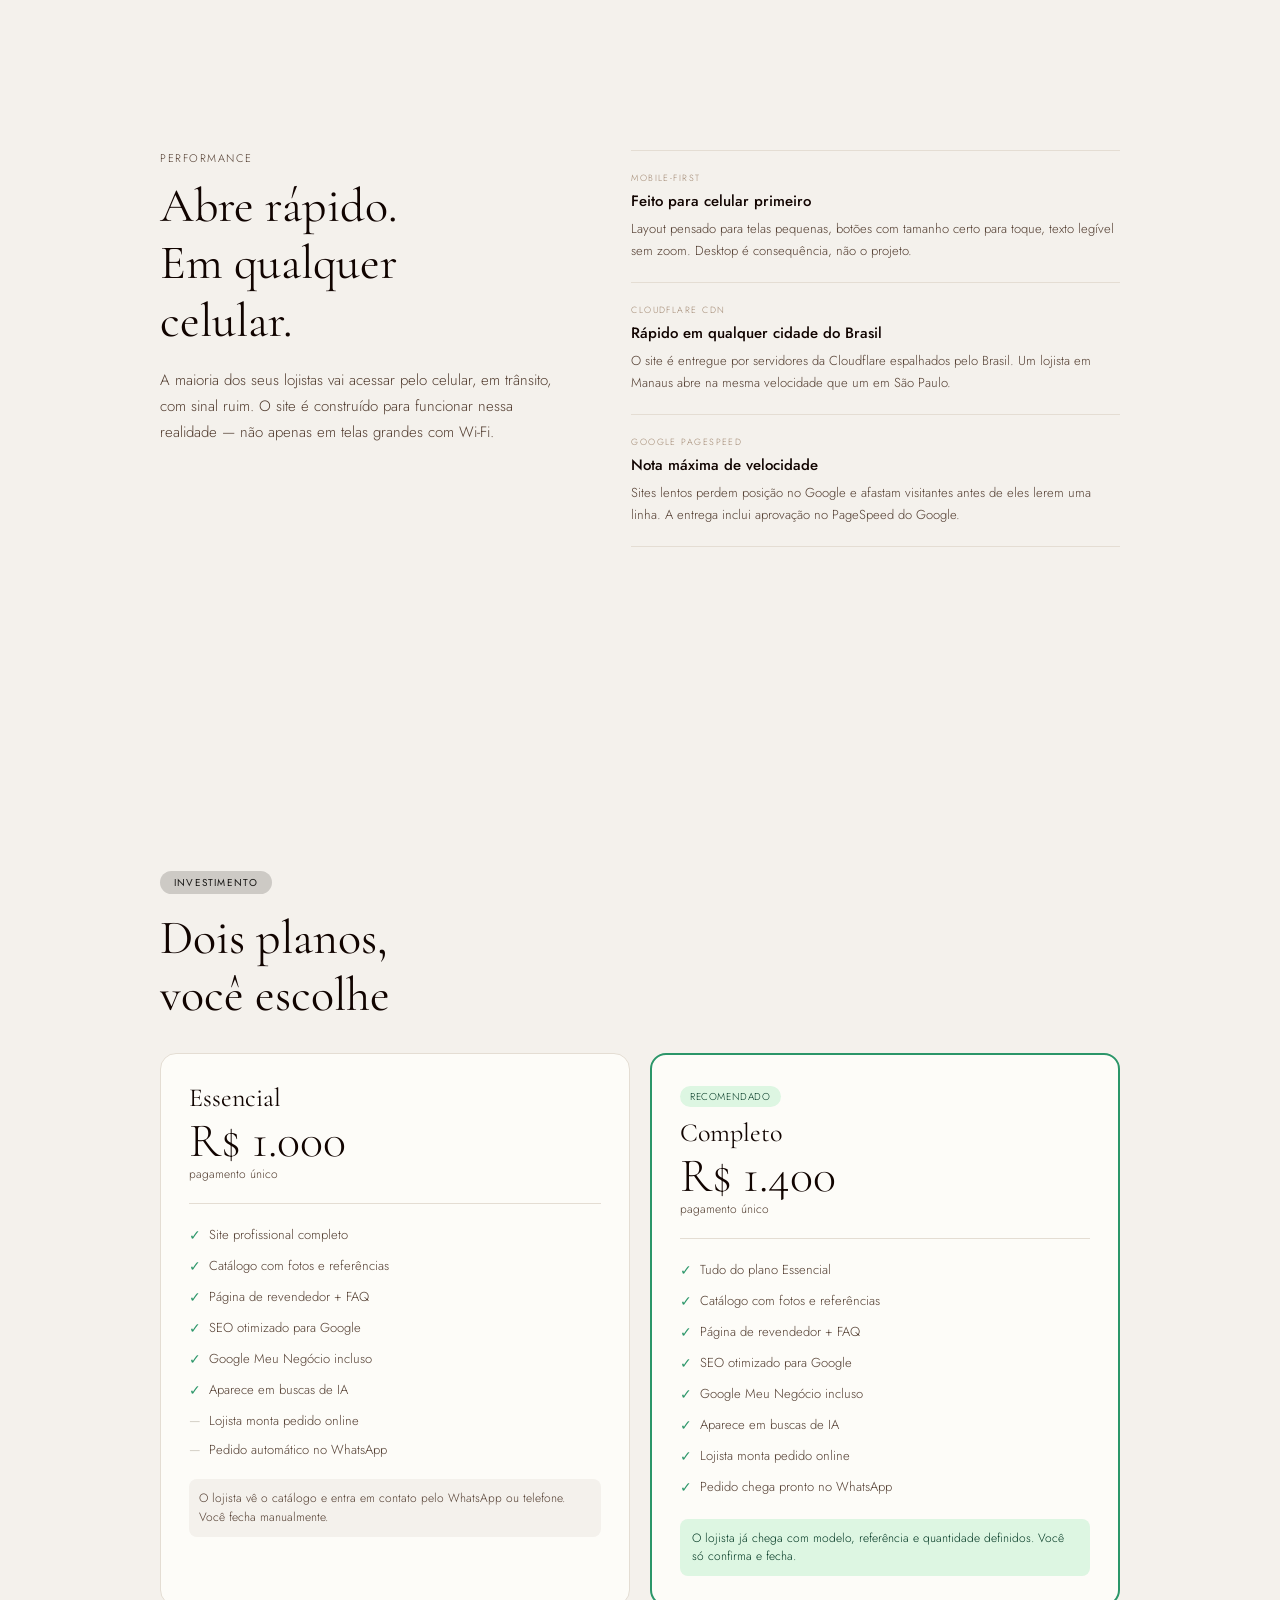
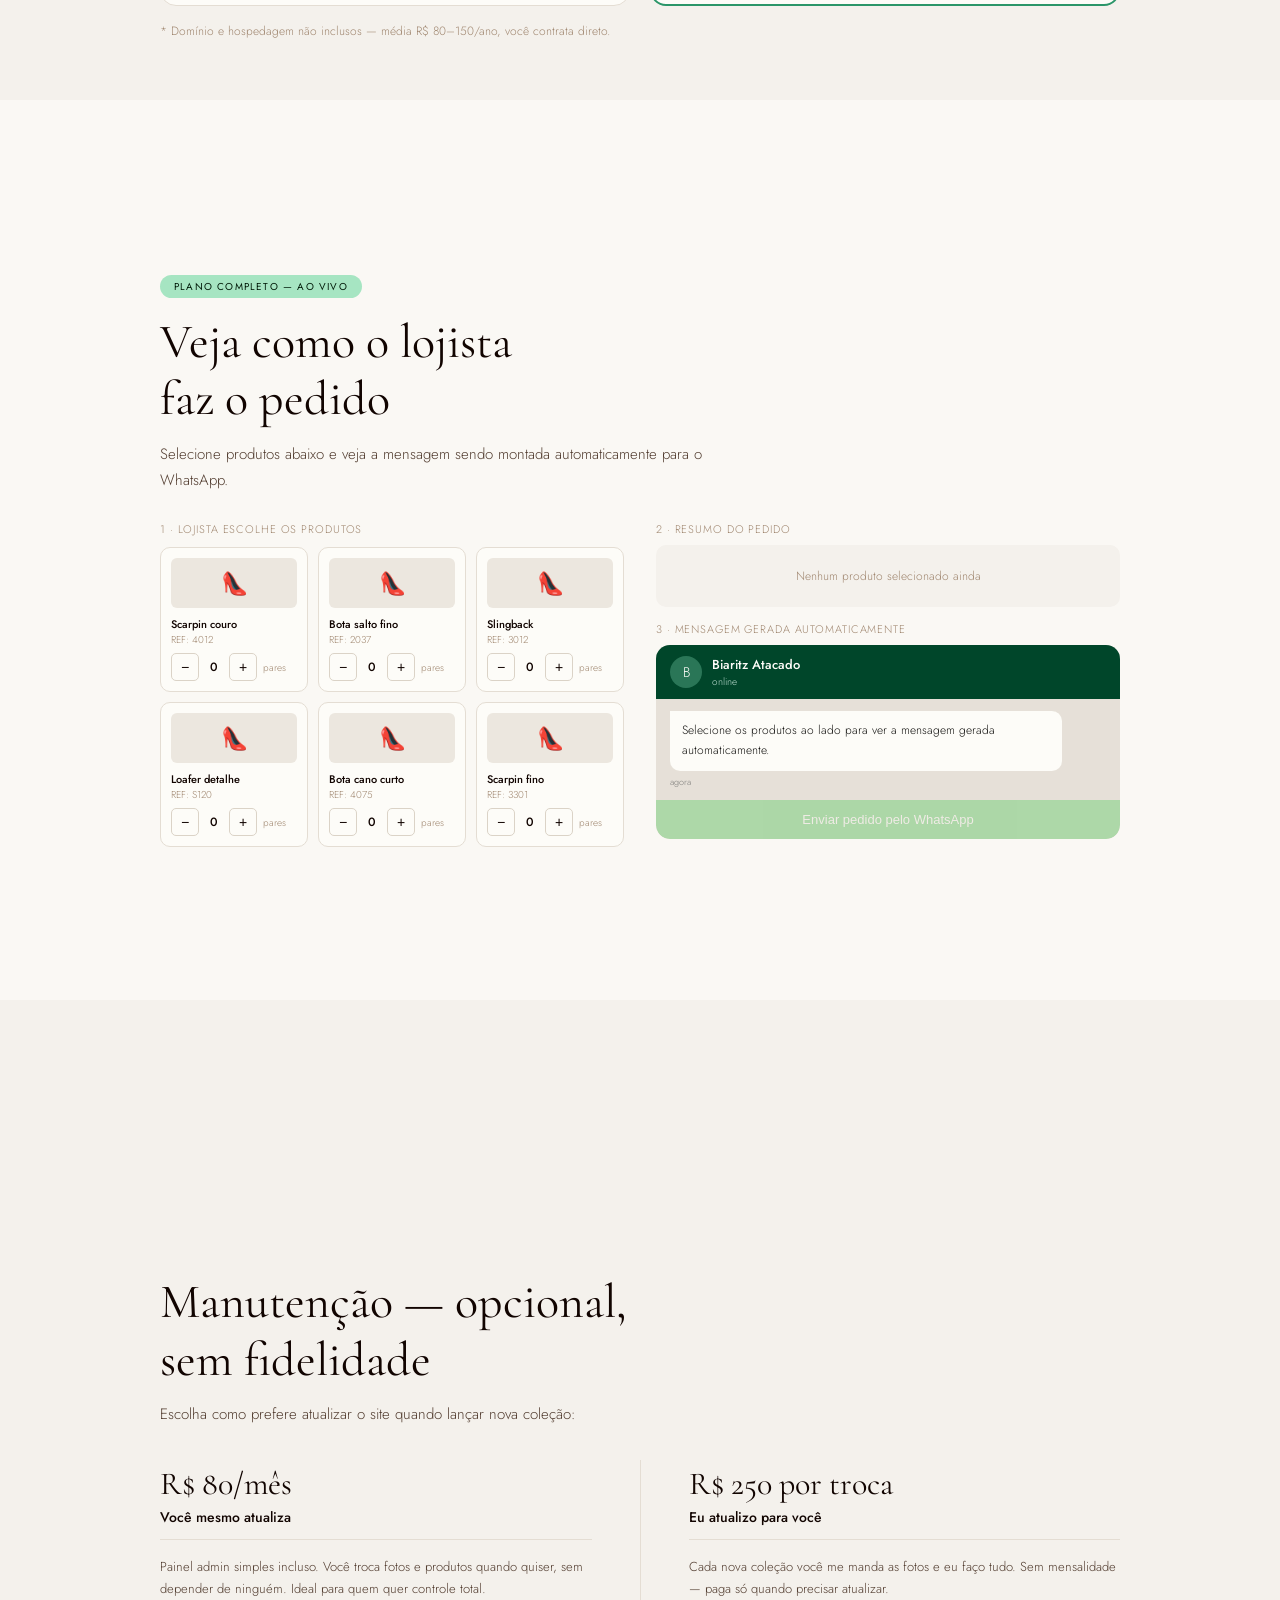
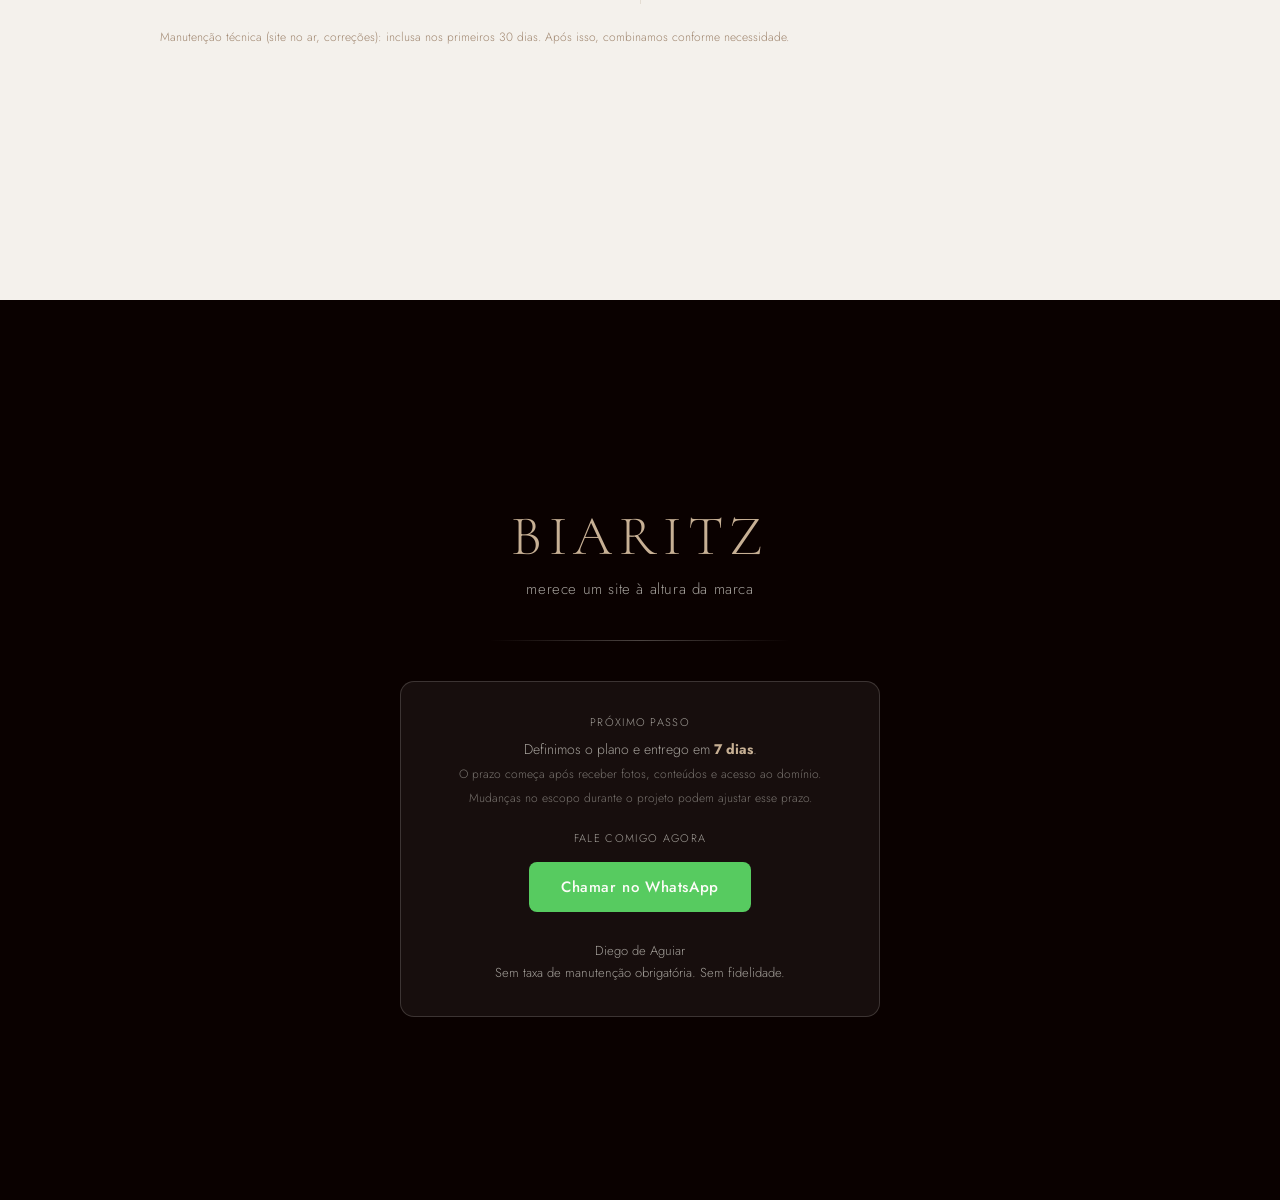
==== commit 8d3df695: "Reordena design antes do preview, melhora legibilidade mobile, aumenta fonte dos avisos Co-Authored-" ====
--- a/proposta-biaritz.html
+++ b/proposta-biaritz.html
@@ -253,7 +253,7 @@
   .pdot.active { background: var(--cream-dim); height: 18px; border-radius: 3px; }
 
   @media (max-width: 768px) {
-    .slide { padding: 80px 24px 40px; }
+    .slide { padding: 80px 20px 40px; }
     #s1 .slide-inner, .devices-wrap, .ds-grid, .plans-grid, .sim-wrap { grid-template-columns: 1fr; }
     .manut-compare { grid-template-columns: 1fr; gap: 24px 0; }
     .manut-divider-v { display: none; }
@@ -272,6 +272,13 @@
     .vis-bottom { grid-template-columns: 1fr; gap: 28px; }
     .vis-addon-row { grid-template-columns: 1fr auto; }
     .vis-addon-desc { display: none; }
+    .progress { display: none; }
+    .body-text { font-size: 16px; max-width: 100%; }
+    .vis-body, .perf-item-body, .prob-body, .manut-desc { font-size: 15px; line-height: 1.75; }
+    .vis-title, .perf-item-title { font-size: 19px; }
+    .vis-label, .perf-item-label, .eyebrow, .vis-addons-title, .ds-section-title { font-size: 11px; }
+    .plan-item { font-size: 14px; }
+    .closing-box { padding: 24px 20px; }
   }
 </style>
 </head>
@@ -282,8 +289,8 @@
   <div class="nav-links">
     <a href="#s1">Início</a>
     <a href="#s2">Problema</a>
-    <a href="#s3">Prévia</a>
-    <a href="#s4">Design</a>
+    <a href="#s3">Design</a>
+    <a href="#s4">Prévia</a>
     <a href="#s5">Visibilidade</a>
     <a href="#s6">Performance</a>
     <a href="#s7">Planos</a>
@@ -345,46 +352,8 @@
   </div>
 </section>
 
-<!-- SLIDE 3 — PRÉVIA -->
-<section class="slide" id="s3" style="background:var(--cream);">
-  <div class="slide-inner">
-    <h2>Já temos o modelo pronto</h2>
-    <p class="body-text" style="margin-bottom:28px;">Abaixo o modelo desenvolvido para a Biaritz — versão desktop e mobile.</p>
-
-    <div class="preview-label">VERSÃO DESKTOP E MOBILE</div>
-
-    <div class="devices-wrap">
-      <div class="browser">
-        <div class="browser-bar">
-          <div class="bdot" style="background:oklch(0.55 0.175 22);"></div>
-          <div class="bdot" style="background:oklch(0.73 0.143 72);"></div>
-          <div class="bdot" style="background:oklch(0.60 0.118 161);"></div>
-          <div class="burl">biaritz.com.br</div>
-        </div>
-        <img class="browser-preview" src="preview-desktop.png" alt="Prévia desktop Biaritz">
-        <div style="font-size:10px; color:var(--gold-muted); background:oklch(0.87 0.10 77 / 0.18); border:1px solid oklch(0.87 0.10 77 / 0.35); border-radius:6px; padding:7px 10px; margin-top:10px; line-height:1.5; letter-spacing:0.01em;">
-          Este é apenas um preview — não representa a qualidade final do projeto.
-        </div>
-      </div>
-
-      <div>
-        <div class="phone">
-          <div class="phone-inner">
-            <div class="phone-notch"><div class="phone-pill"></div></div>
-            <img class="phone-preview" src="preview-mobile.png" alt="Prévia mobile Biaritz">
-          </div>
-        </div>
-        <div style="font-size:10px; color:var(--text-light); text-align:center; margin-top:8px; letter-spacing:0.06em;">versão mobile</div>
-        <div style="font-size:10px; color:var(--gold-muted); background:oklch(0.87 0.10 77 / 0.18); border:1px solid oklch(0.87 0.10 77 / 0.35); border-radius:6px; padding:7px 10px; margin-top:10px; line-height:1.5; letter-spacing:0.01em;">
-          Este é apenas um preview — não representa a qualidade final do projeto.
-        </div>
-      </div>
-    </div>
-  </div>
-</section>
-
-<!-- SLIDE 4 — DESIGN SYSTEM -->
-<section class="slide" id="s4" style="background:var(--bg-alt);">
+<!-- SLIDE 3 — DESIGN SYSTEM -->
+<section class="slide" id="s3" style="background:var(--bg-alt);">
   <div class="slide-inner">
     <h2>Design extraído<br>da marca</h2>
     <p class="body-text" style="margin-bottom:8px;">Cores, tipografia e tom baseados no Instagram da Biaritz. Sem reinventar — só profissionalizar.</p>
@@ -419,6 +388,44 @@
             <span style="font-size:10px; background:var(--cream-dark); color:var(--text-mid); padding:3px 10px; border-radius:20px;">Tons terrosos</span>
             <span style="font-size:10px; background:var(--cream-dark); color:var(--text-mid); padding:3px 10px; border-radius:20px;">B2B lojistas</span>
           </div>
+        </div>
+      </div>
+    </div>
+  </div>
+</section>
+
+<!-- SLIDE 4 — PRÉVIA -->
+<section class="slide" id="s4" style="background:var(--cream);">
+  <div class="slide-inner">
+    <h2>Já temos o modelo pronto</h2>
+    <p class="body-text" style="margin-bottom:28px;">Abaixo o modelo desenvolvido para a Biaritz — versão desktop e mobile.</p>
+
+    <div class="preview-label">VERSÃO DESKTOP E MOBILE</div>
+
+    <div class="devices-wrap">
+      <div class="browser">
+        <div class="browser-bar">
+          <div class="bdot" style="background:oklch(0.55 0.175 22);"></div>
+          <div class="bdot" style="background:oklch(0.73 0.143 72);"></div>
+          <div class="bdot" style="background:oklch(0.60 0.118 161);"></div>
+          <div class="burl">biaritz.com.br</div>
+        </div>
+        <img class="browser-preview" src="preview-desktop.png" alt="Prévia desktop Biaritz">
+        <div style="font-size:12px; color:var(--gold-muted); background:oklch(0.87 0.10 77 / 0.18); border:1px solid oklch(0.87 0.10 77 / 0.35); border-radius:6px; padding:7px 10px; margin-top:10px; line-height:1.5; letter-spacing:0.01em;">
+          Este é apenas um preview — não representa a qualidade final do projeto.
+        </div>
+      </div>
+
+      <div>
+        <div class="phone">
+          <div class="phone-inner">
+            <div class="phone-notch"><div class="phone-pill"></div></div>
+            <img class="phone-preview" src="preview-mobile.png" alt="Prévia mobile Biaritz">
+          </div>
+        </div>
+        <div style="font-size:10px; color:var(--text-light); text-align:center; margin-top:8px; letter-spacing:0.06em;">versão mobile</div>
+        <div style="font-size:12px; color:var(--gold-muted); background:oklch(0.87 0.10 77 / 0.18); border:1px solid oklch(0.87 0.10 77 / 0.35); border-radius:6px; padding:7px 10px; margin-top:10px; line-height:1.5; letter-spacing:0.01em;">
+          Este é apenas um preview — não representa a qualidade final do projeto.
         </div>
       </div>
     </div>
@@ -627,7 +634,7 @@
 <script>
 const WPP_NUMBER = '11982105654';
 const slides = ['s1','s2','s3','s4','s5','s6','s7','s8','s9','s10'];
-const slideNames = ['Início','Problema','Prévia','Design','Visibilidade','Velocidade','Planos','Simulador','Manutenção','Contato'];
+const slideNames = ['Início','Problema','Design','Prévia','Visibilidade','Velocidade','Planos','Simulador','Manutenção','Contato'];
 const prog = document.getElementById('progress');
 slides.forEach((id, i) => {
   const btn = document.createElement('button');
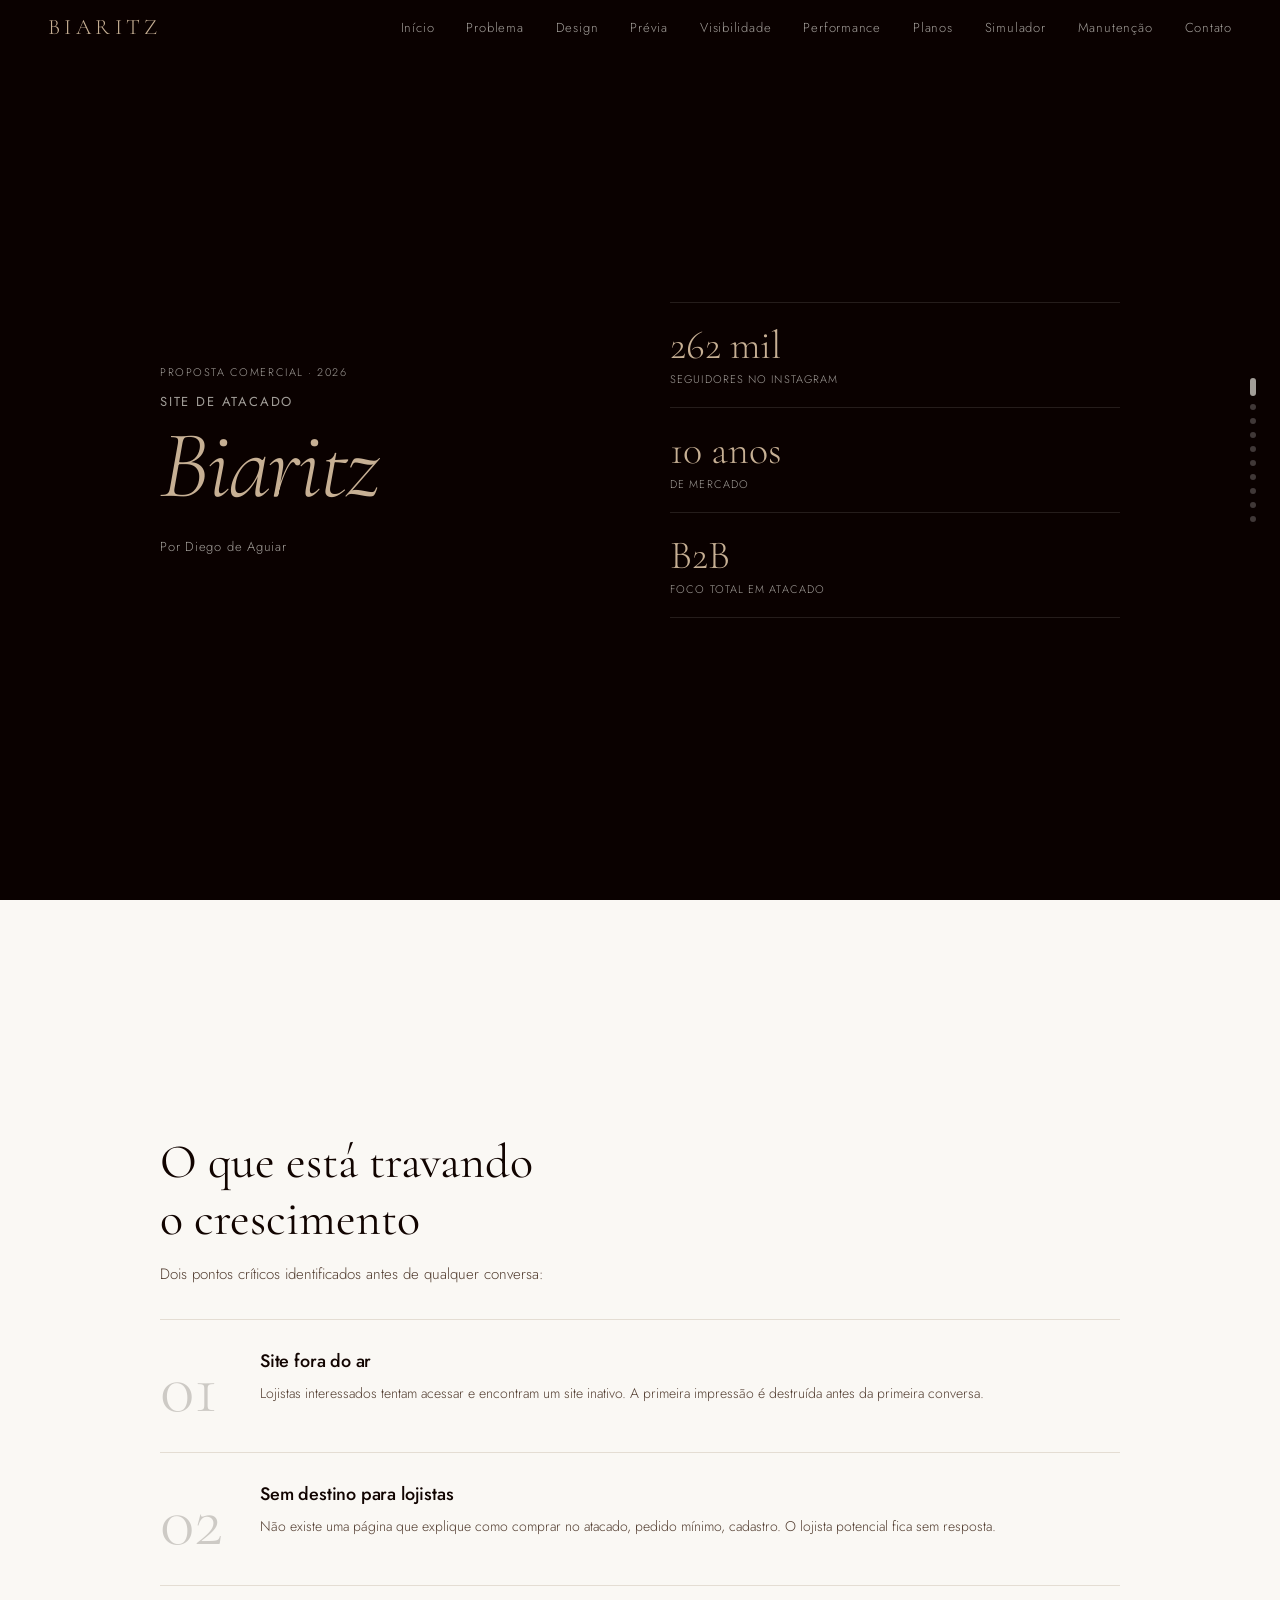
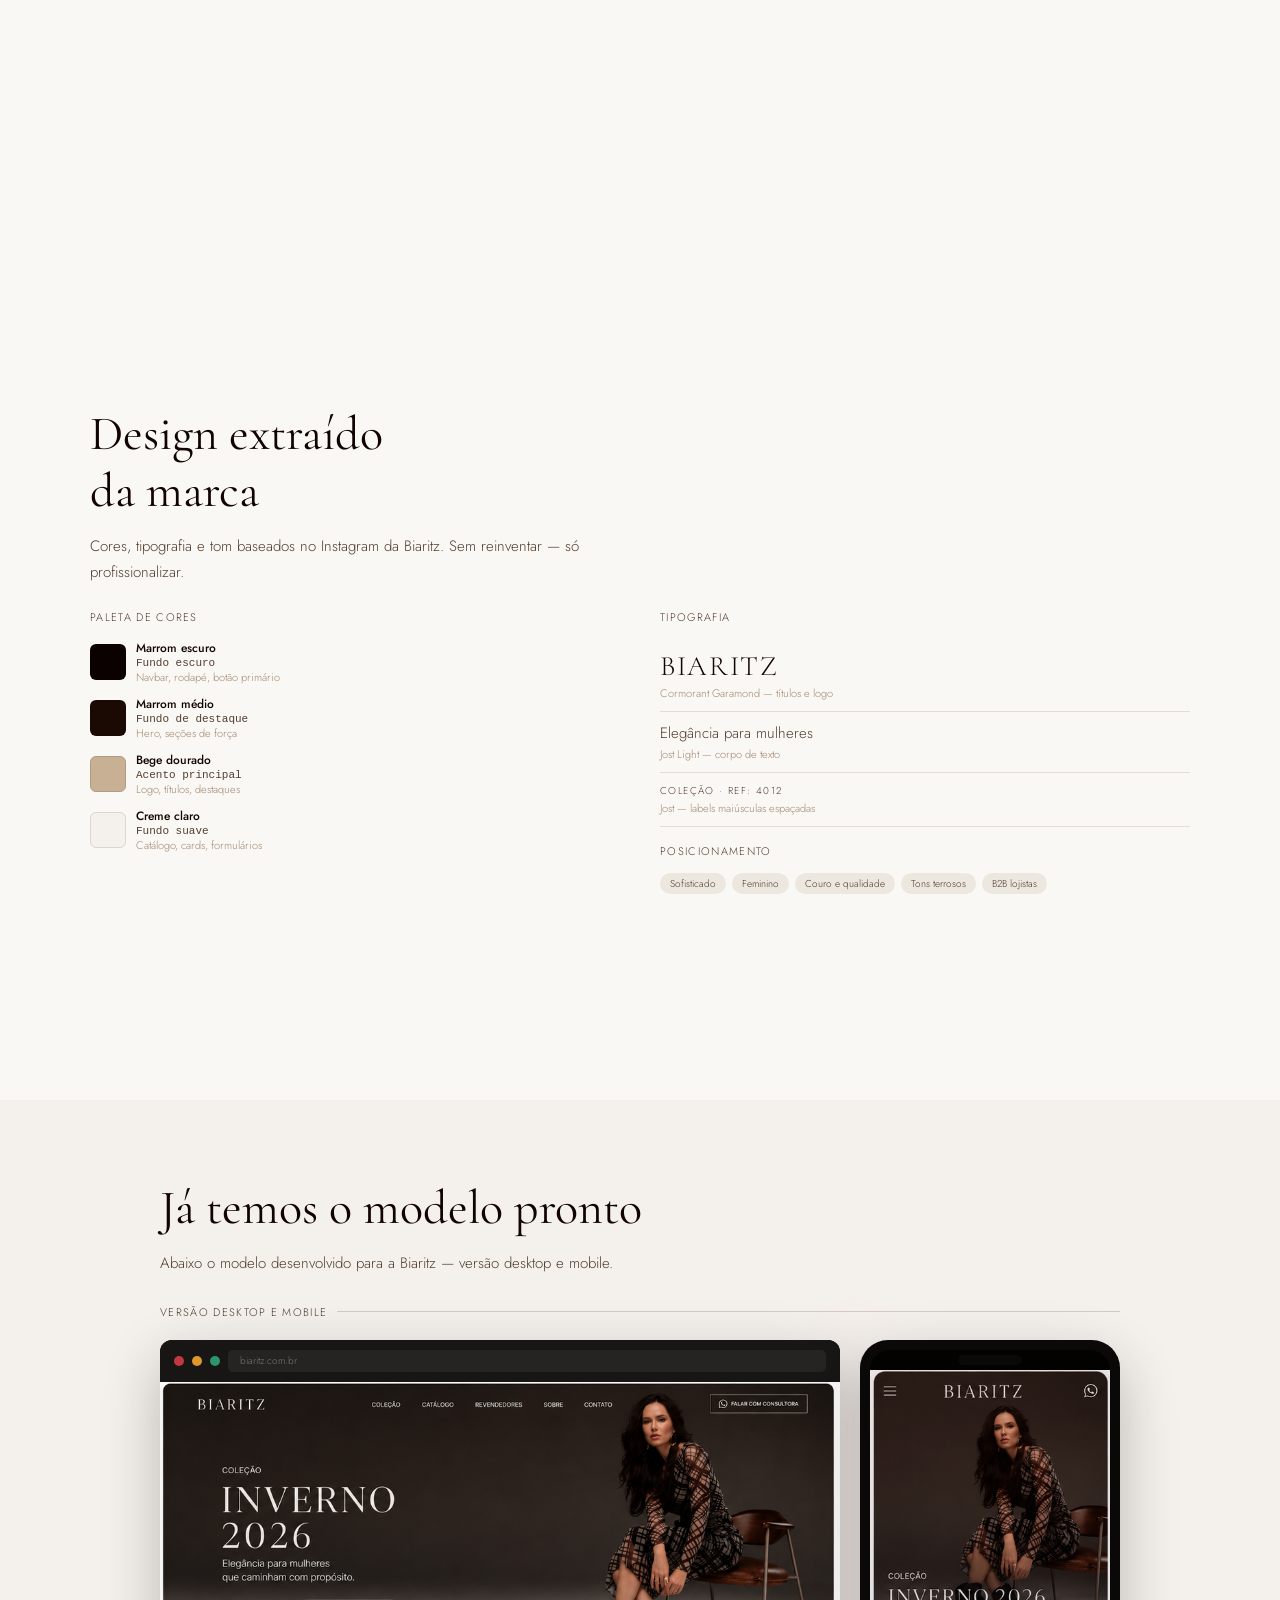
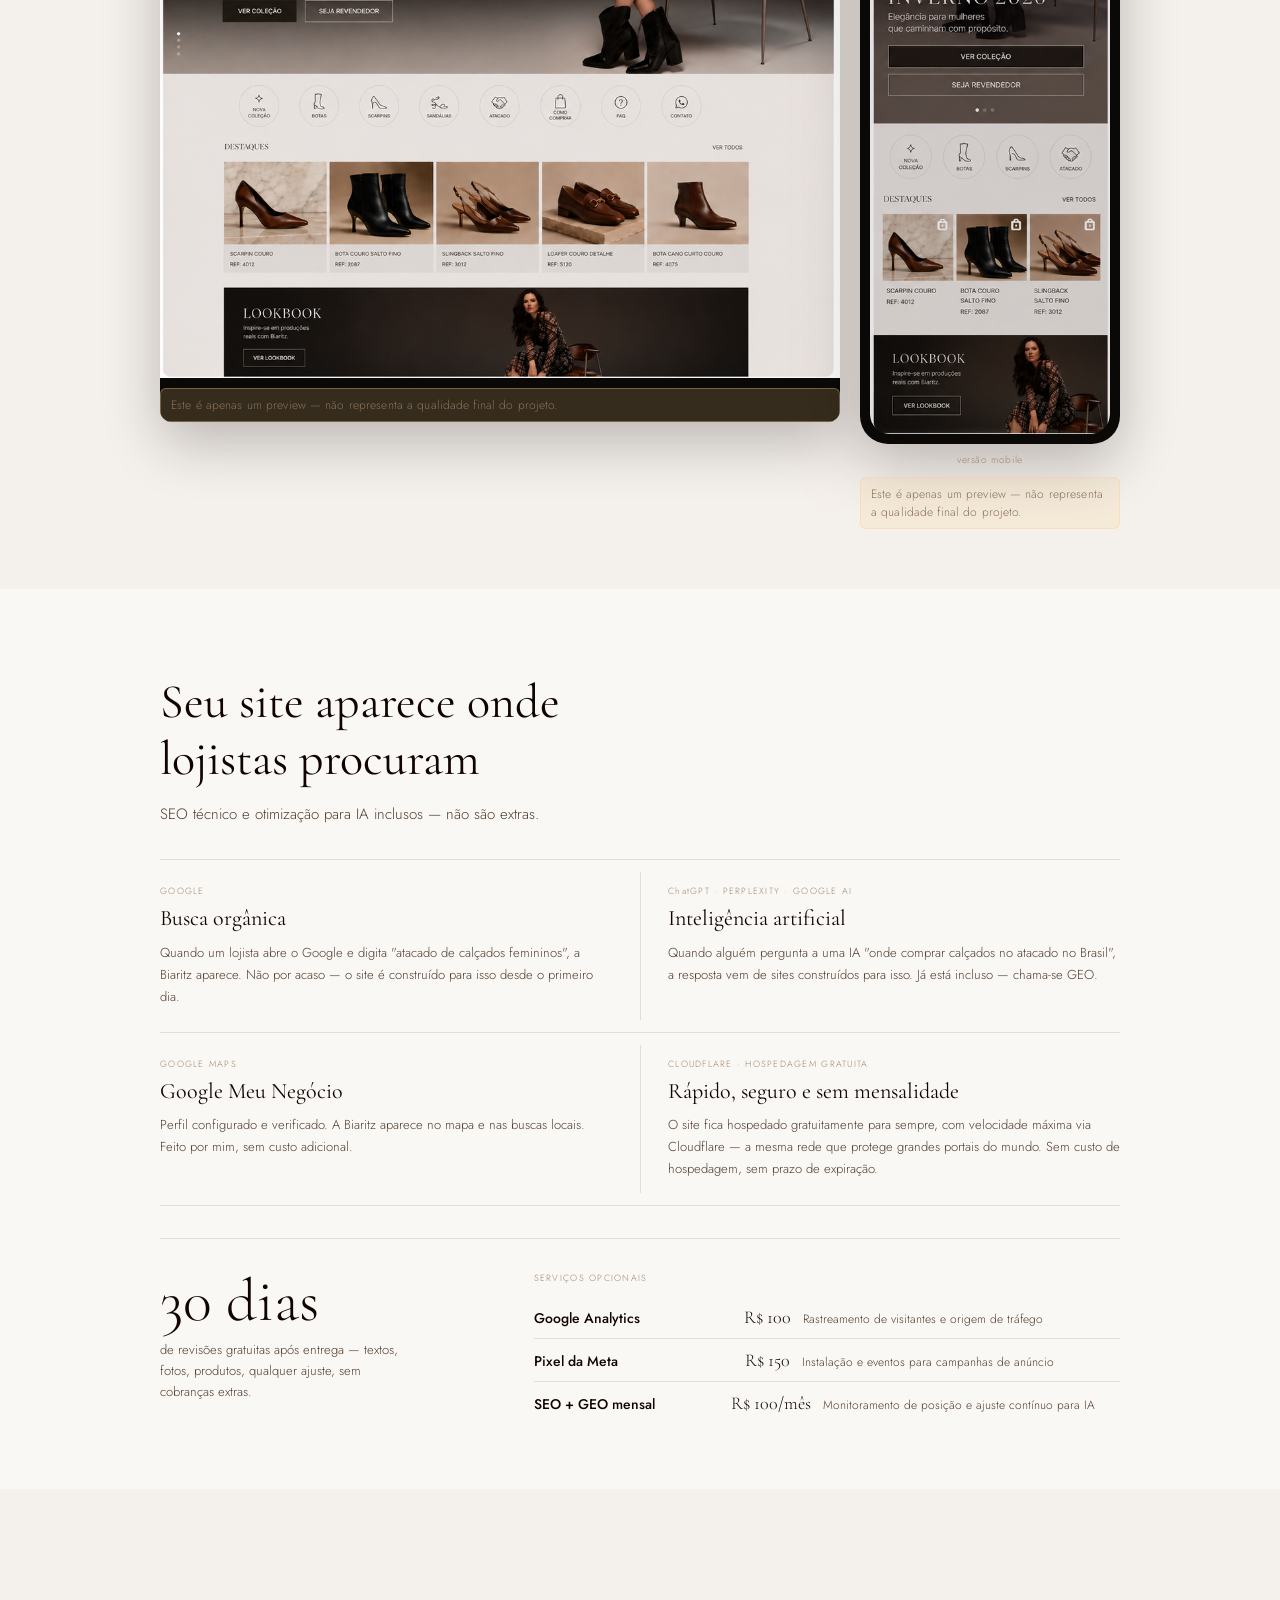
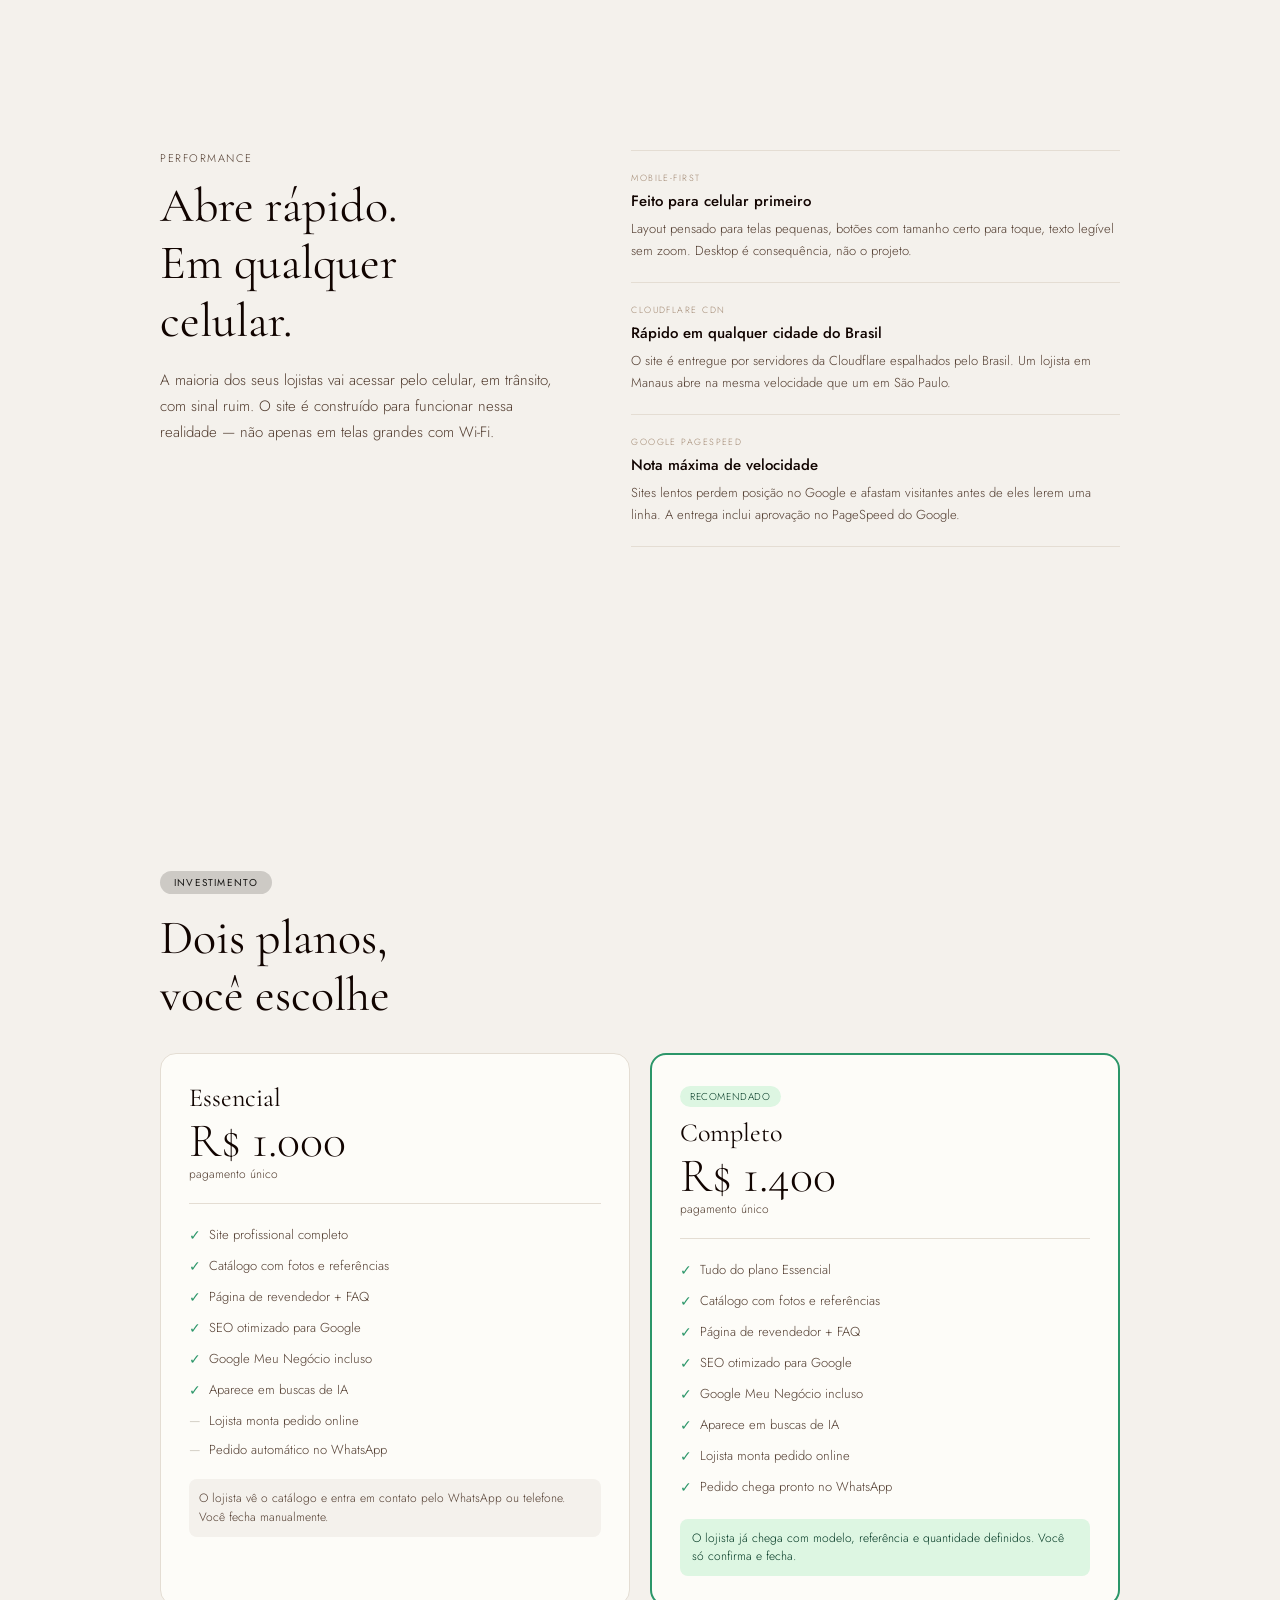
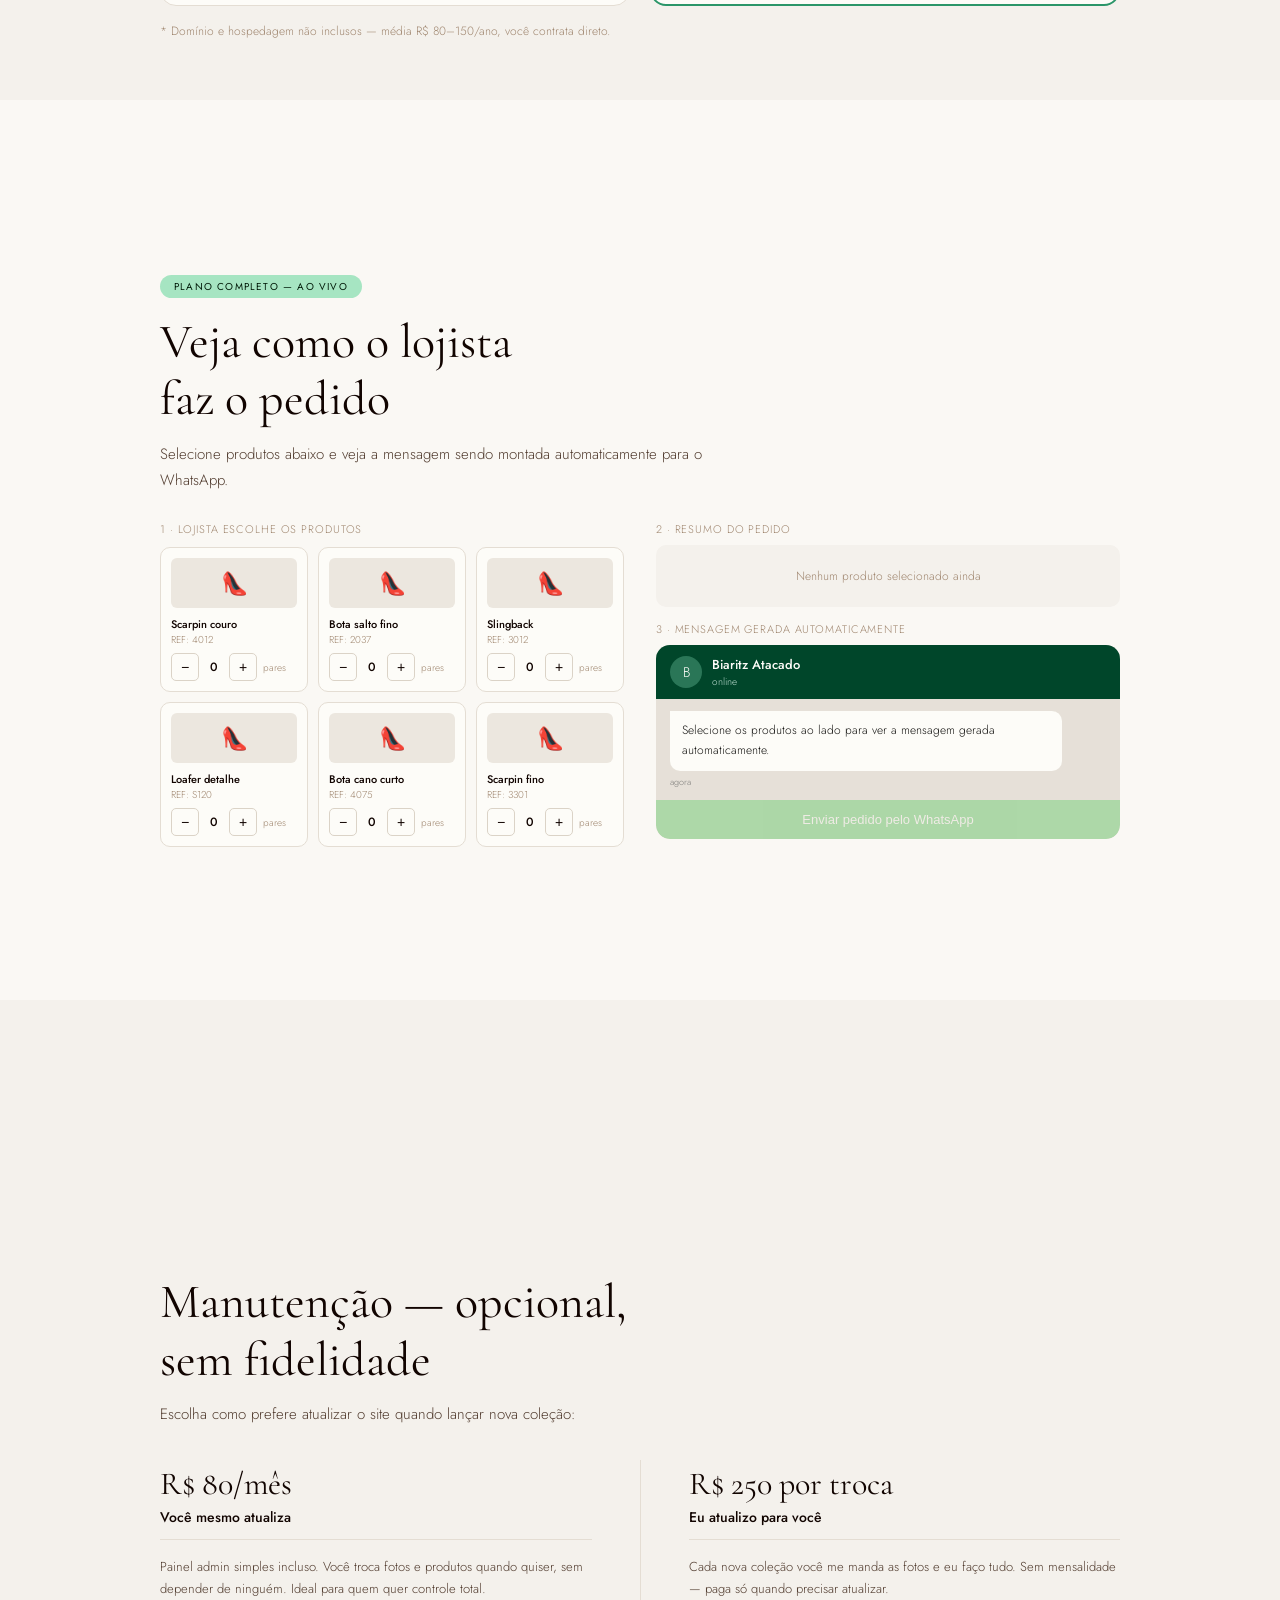
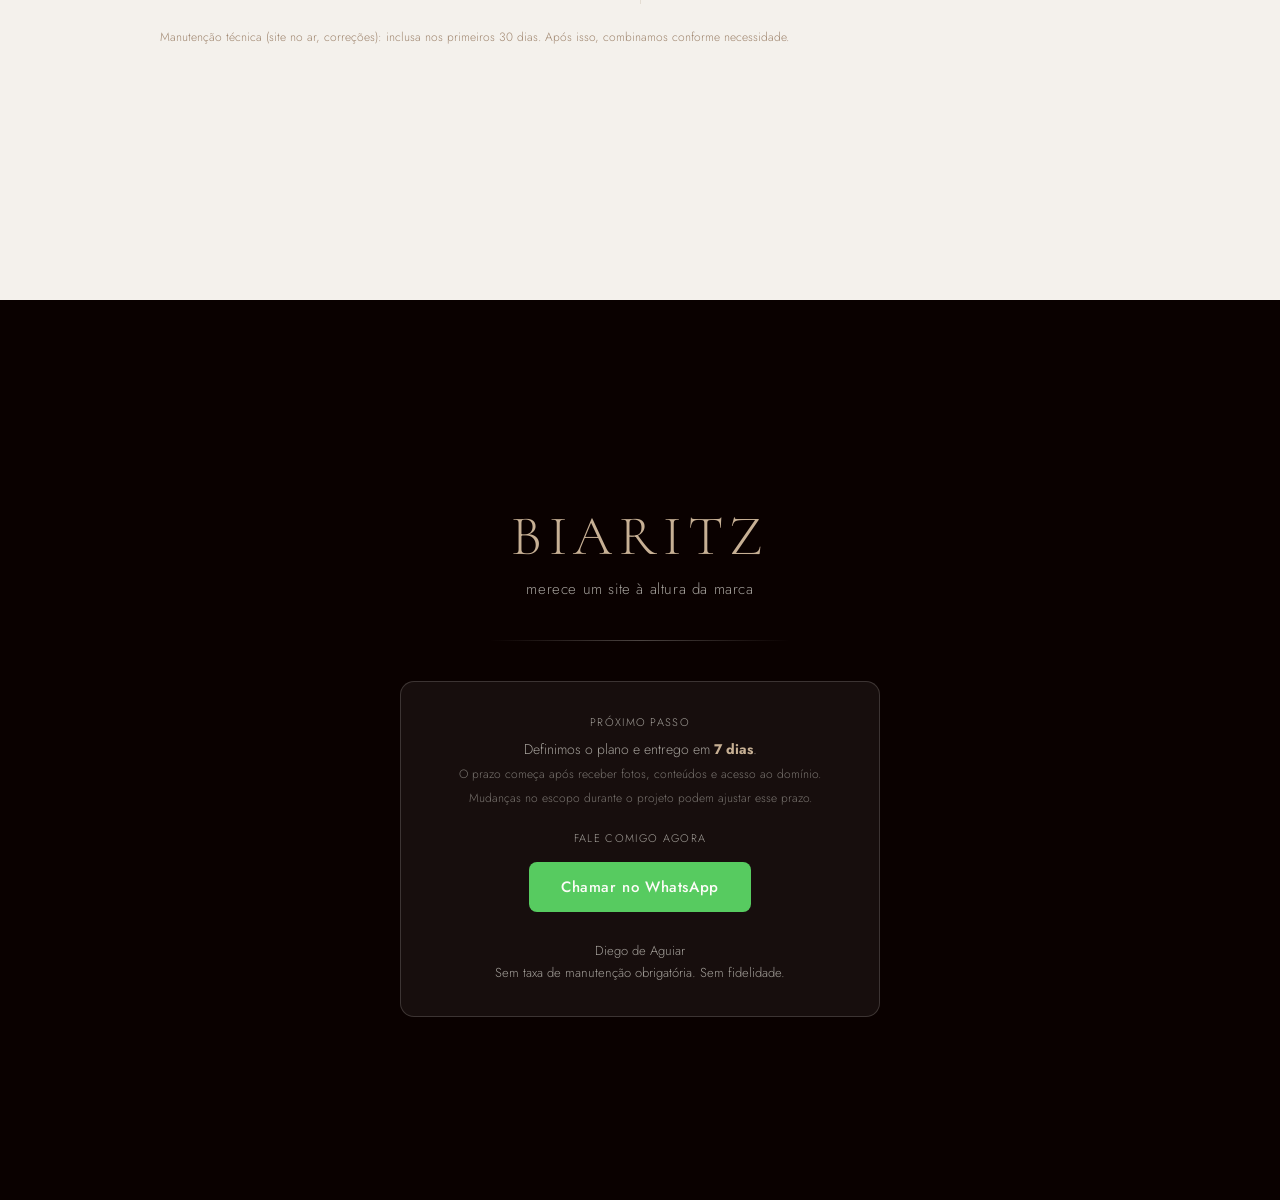
==== commit 145ff08d: "Atualiza preços dos serviços opcionais Co-Authored-By: Claude Sonnet 4.6 <noreply@anthropic.com>" ====
--- a/proposta-biaritz.html
+++ b/proposta-biaritz.html
@@ -470,9 +470,9 @@
       </div>
       <div class="vis-addons">
         <div class="vis-addons-title">SERVIÇOS OPCIONAIS</div>
-        <div class="vis-addon-row"><span class="vis-addon-name">Google Analytics</span><span class="vis-addon-price">R$ 150</span><span class="vis-addon-desc">Rastreamento de visitantes e origem de tráfego</span></div>
-        <div class="vis-addon-row"><span class="vis-addon-name">Pixel da Meta</span><span class="vis-addon-price">R$ 200</span><span class="vis-addon-desc">Instalação e eventos para campanhas de anúncio</span></div>
-        <div class="vis-addon-row"><span class="vis-addon-name">SEO + GEO mensal</span><span class="vis-addon-price">R$ 150/mês</span><span class="vis-addon-desc">Monitoramento de posição e ajuste contínuo para IA</span></div>
+        <div class="vis-addon-row"><span class="vis-addon-name">Google Analytics</span><span class="vis-addon-price">R$ 100</span><span class="vis-addon-desc">Rastreamento de visitantes e origem de tráfego</span></div>
+        <div class="vis-addon-row"><span class="vis-addon-name">Pixel da Meta</span><span class="vis-addon-price">R$ 150</span><span class="vis-addon-desc">Instalação e eventos para campanhas de anúncio</span></div>
+        <div class="vis-addon-row"><span class="vis-addon-name">SEO + GEO mensal</span><span class="vis-addon-price">R$ 100/mês</span><span class="vis-addon-desc">Monitoramento de posição e ajuste contínuo para IA</span></div>
       </div>
     </div>
   </div>
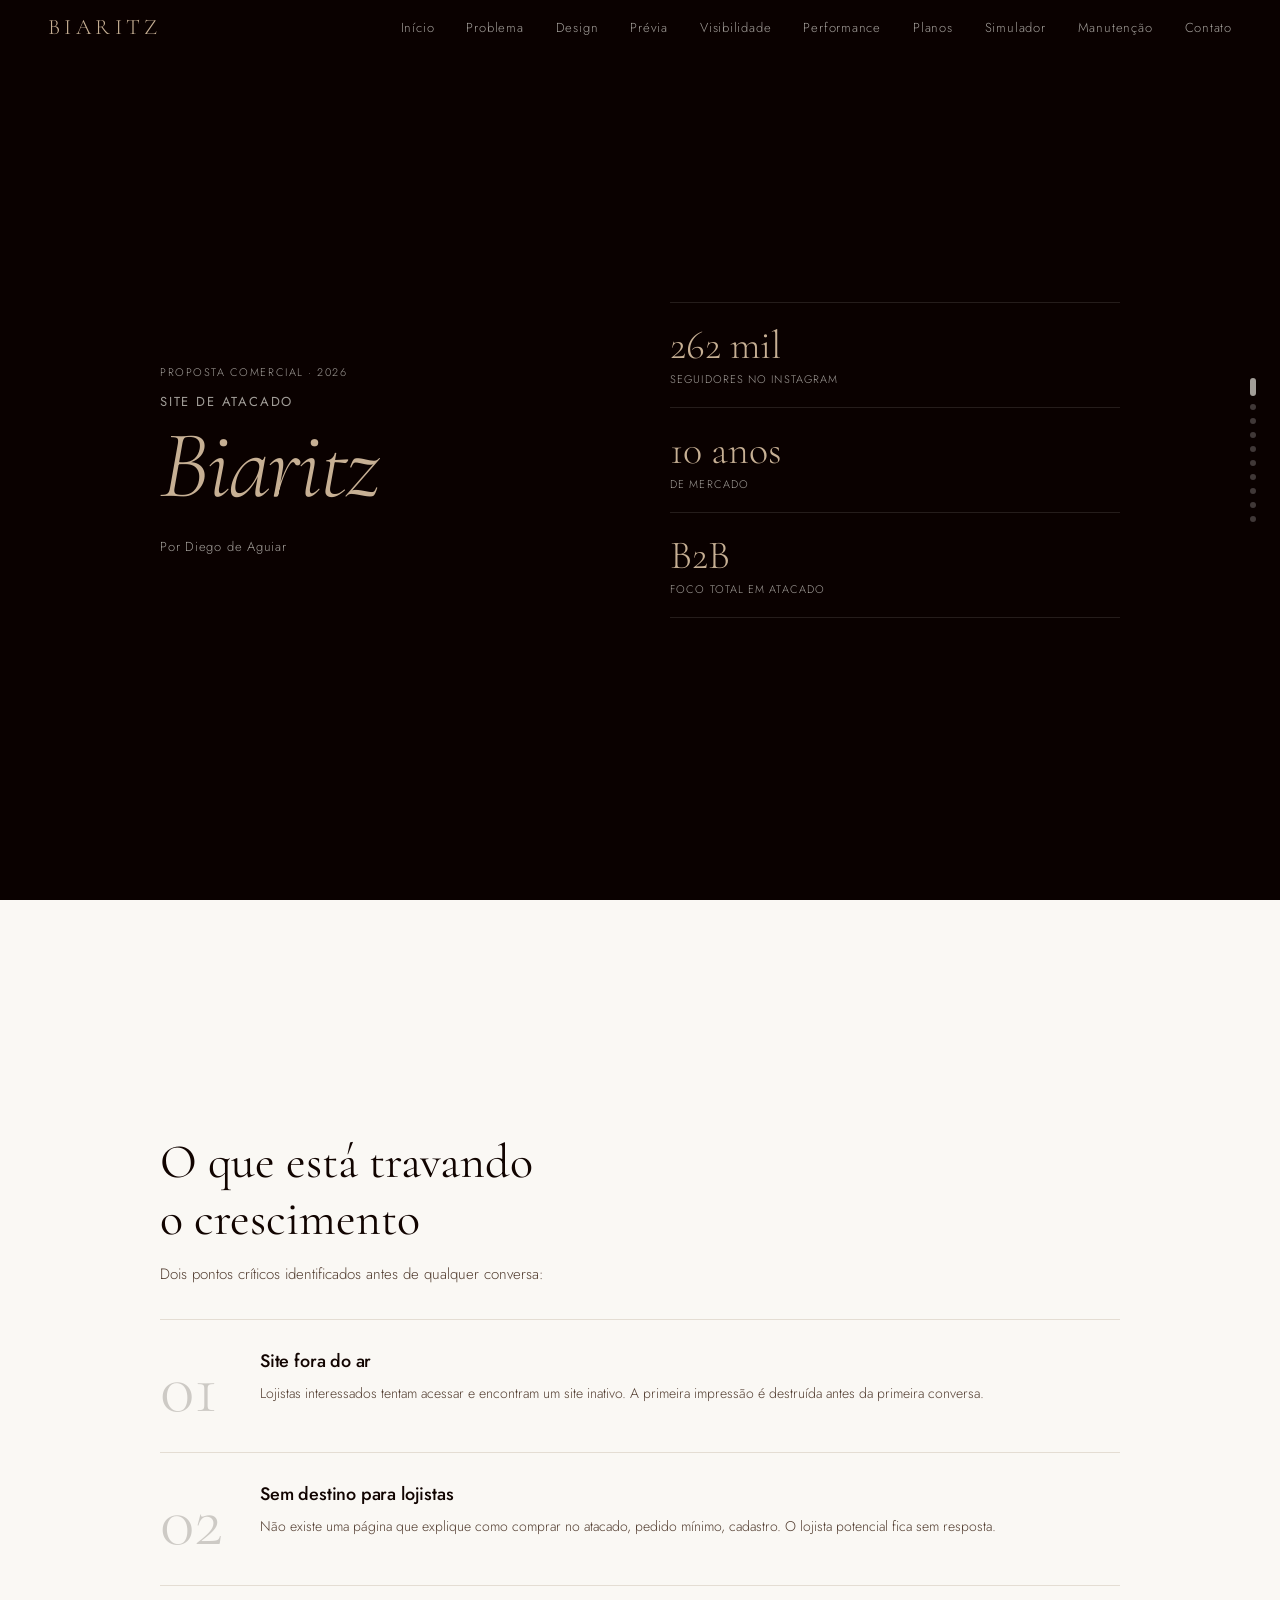
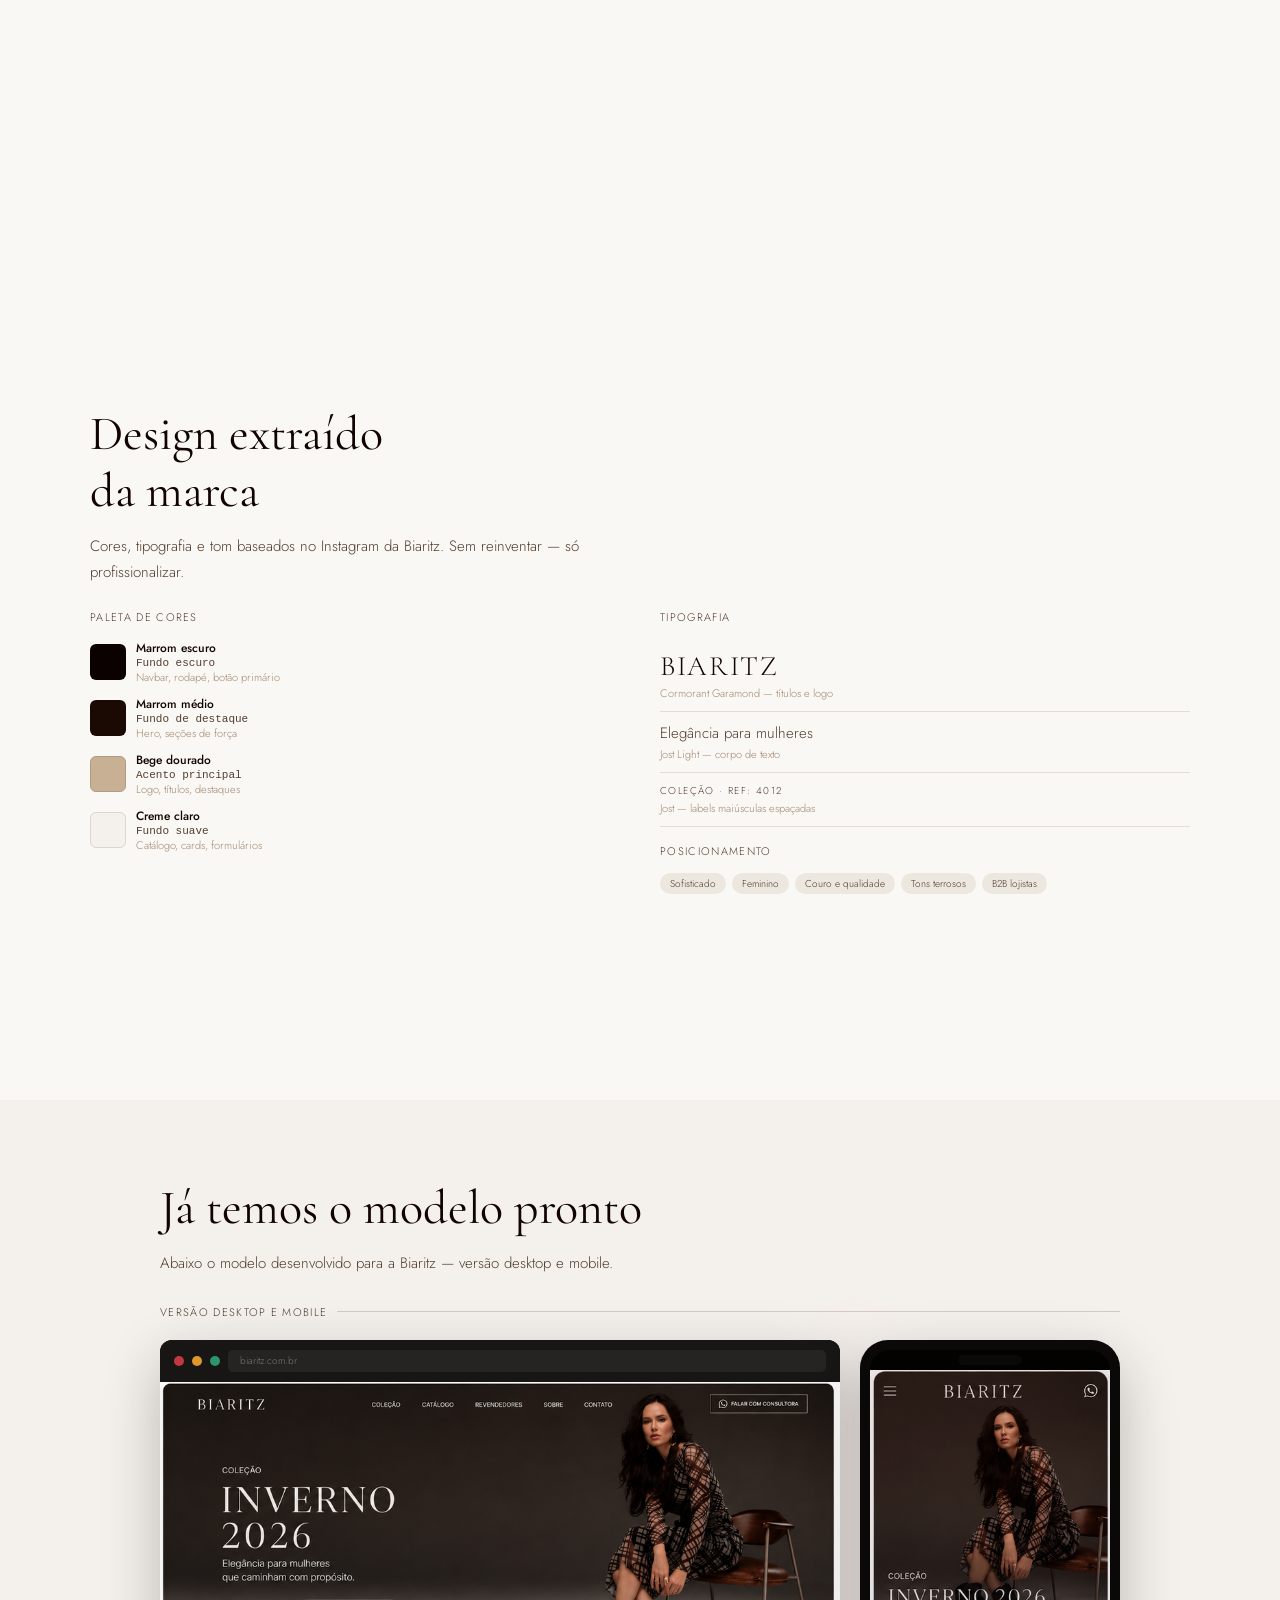
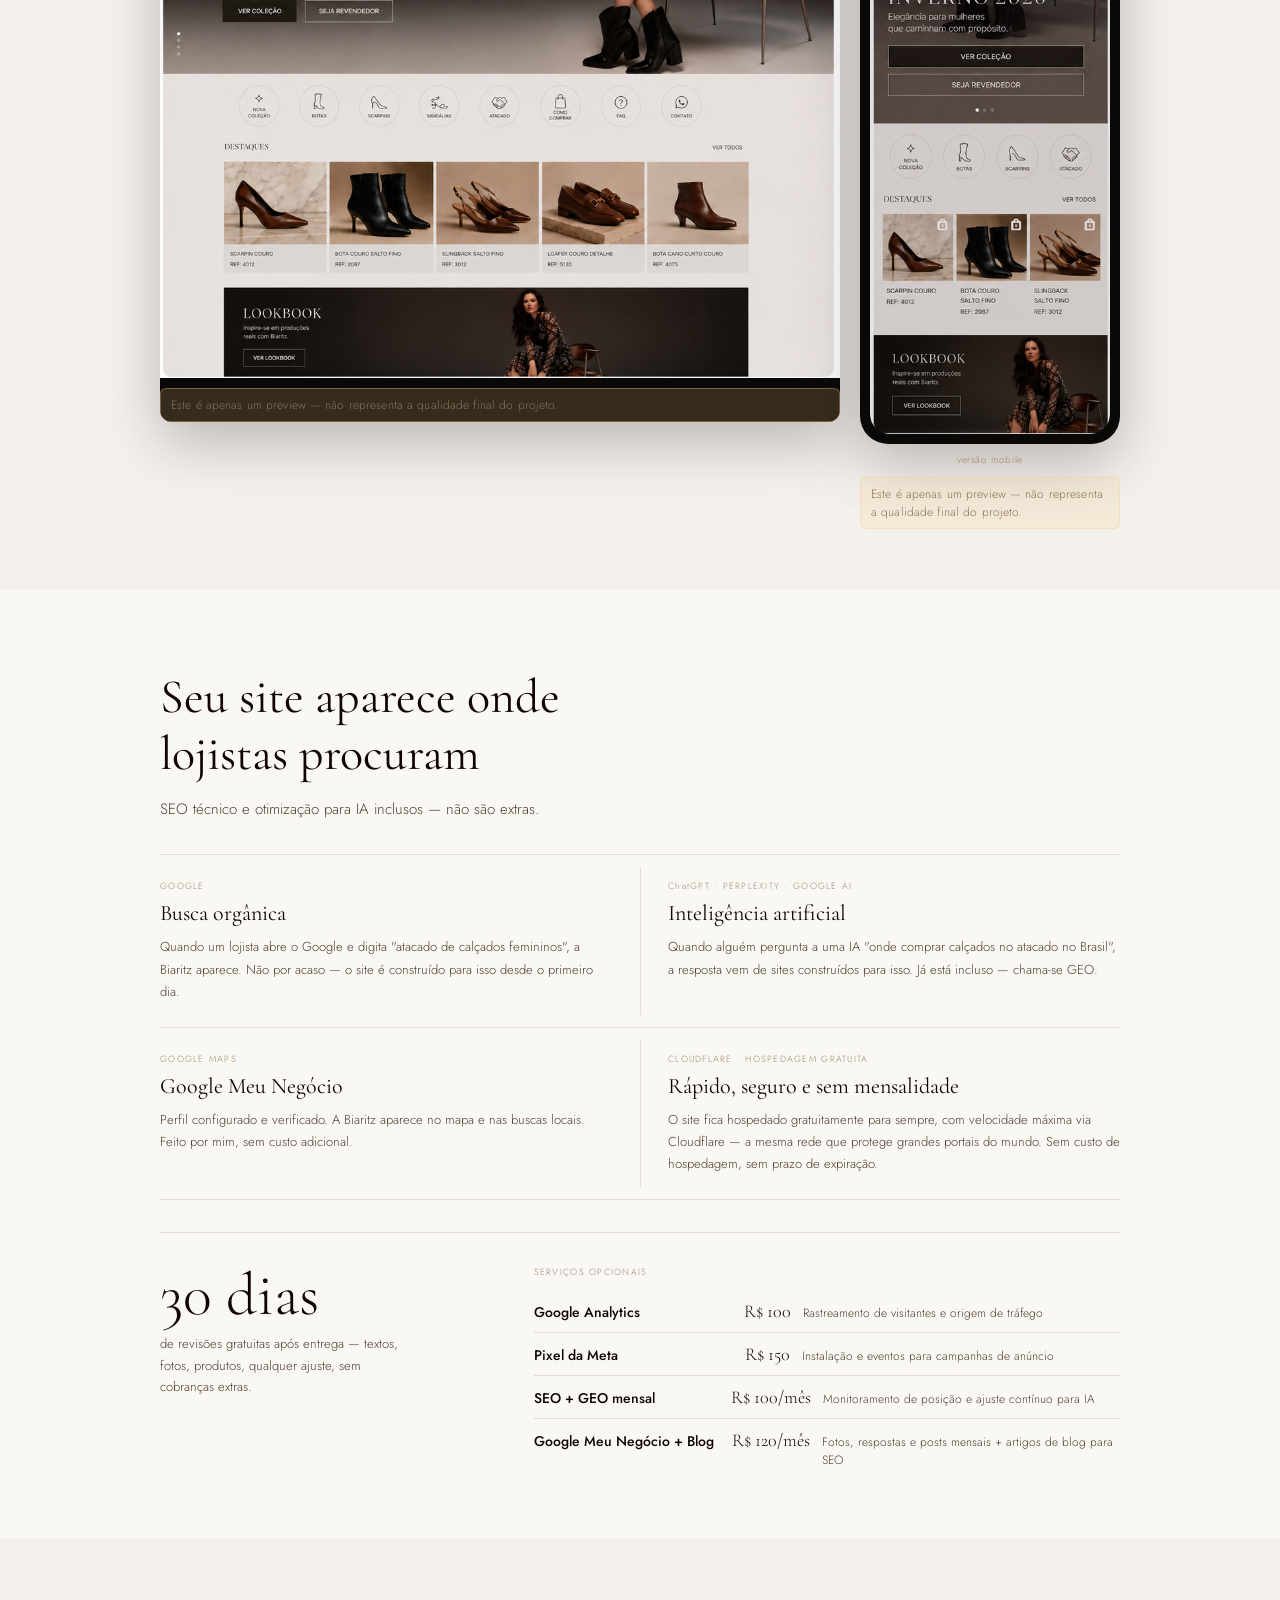
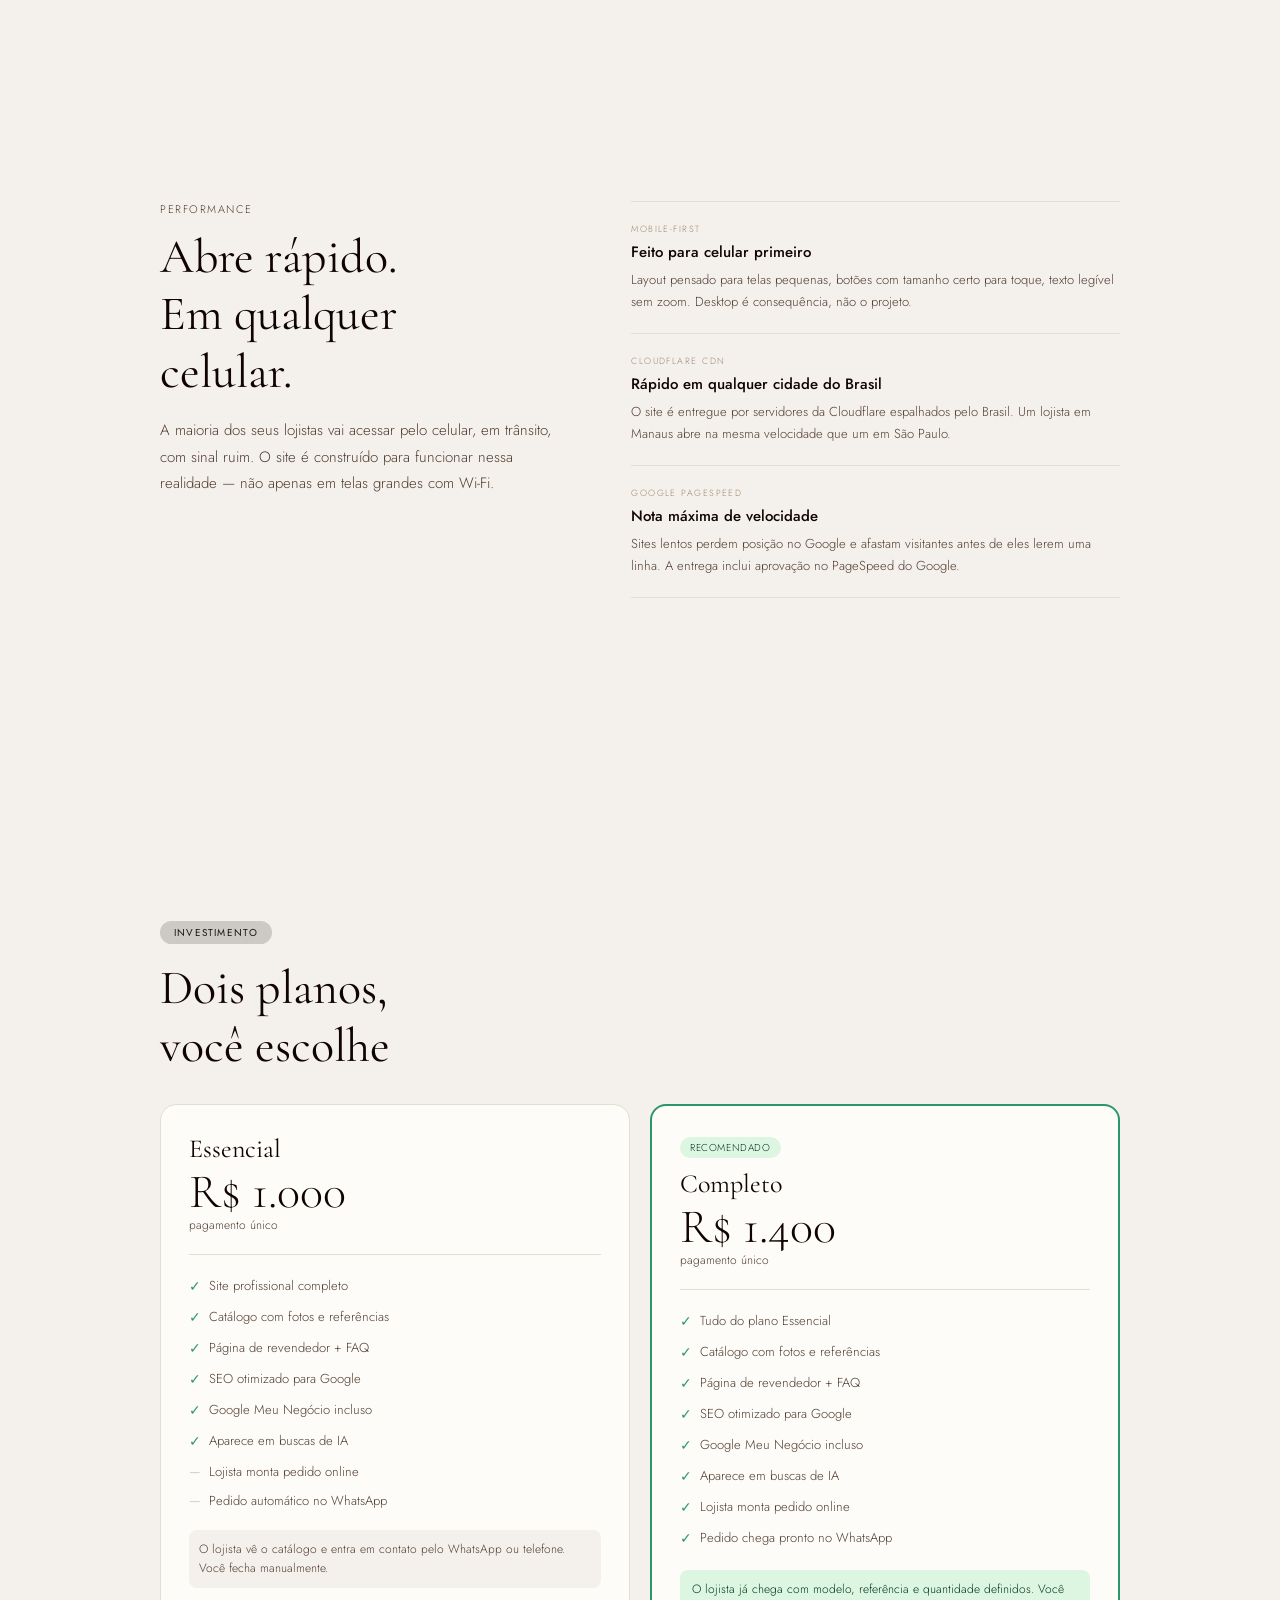
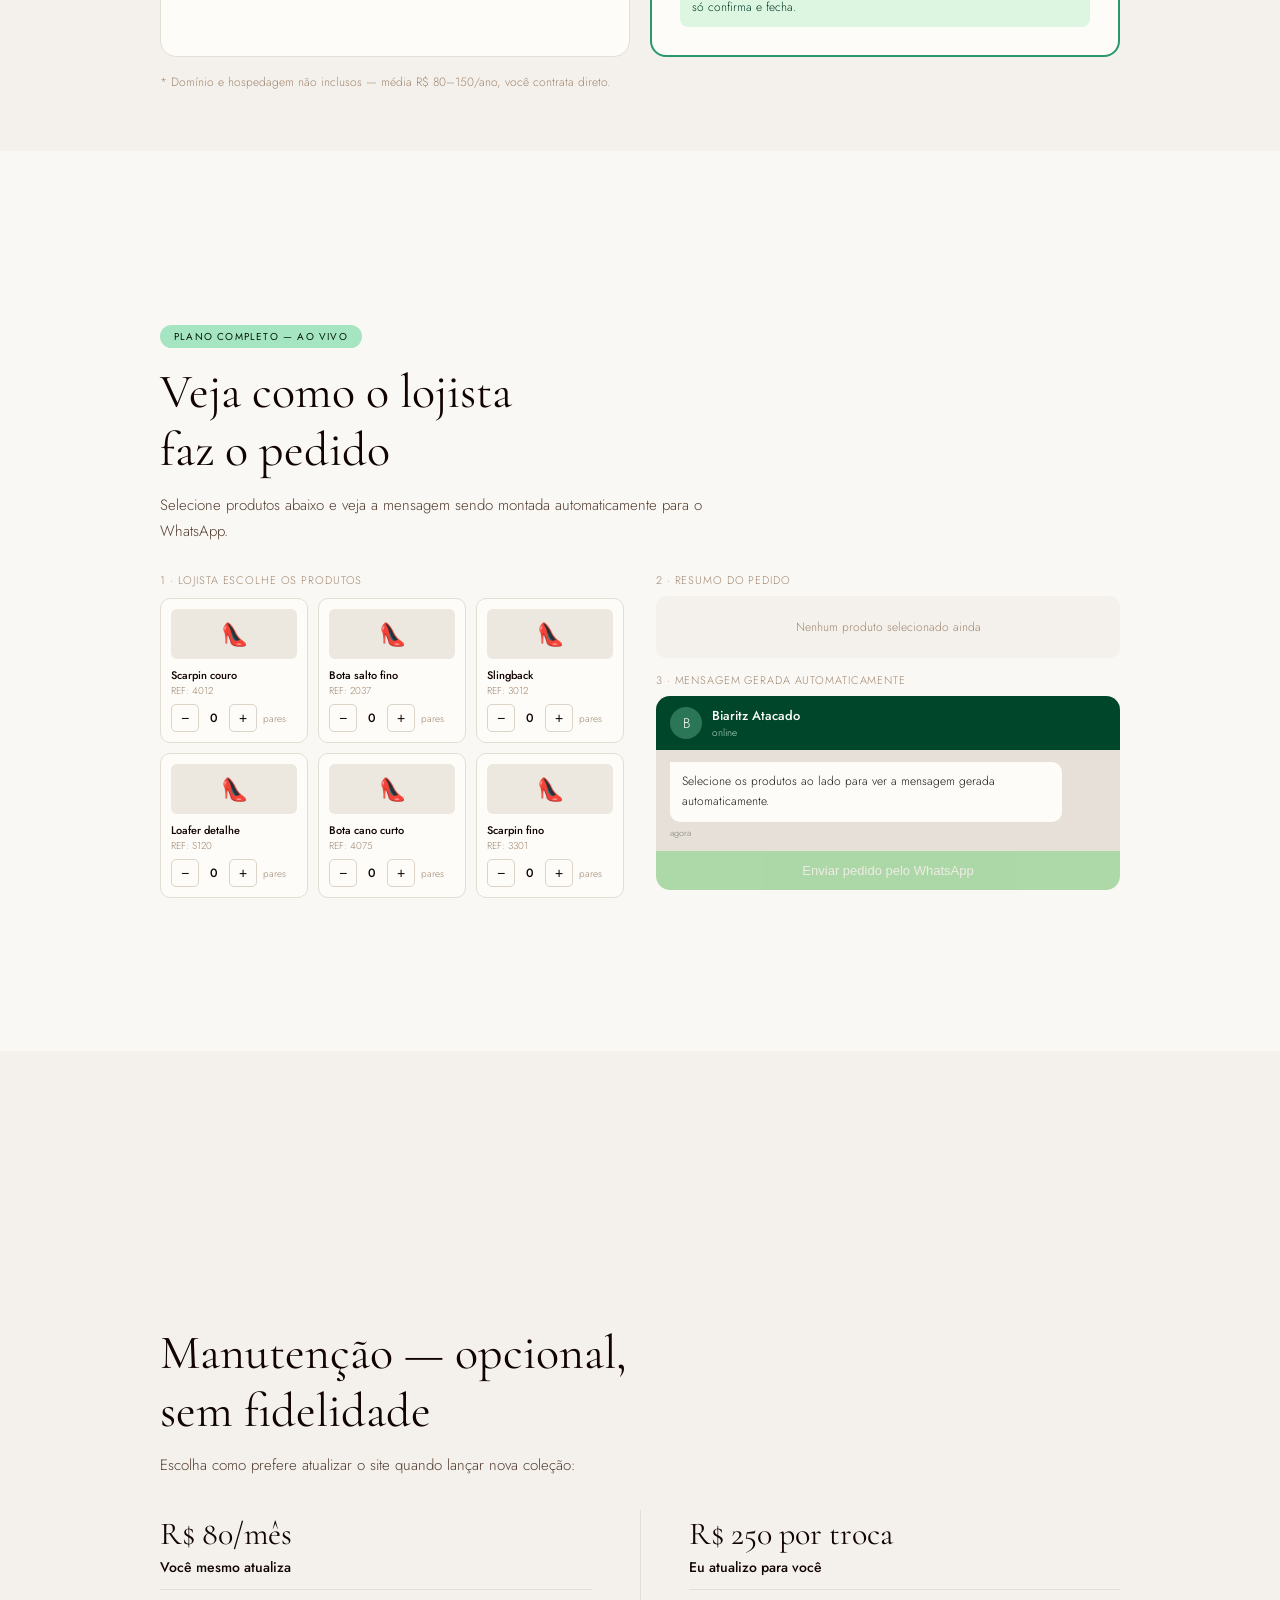
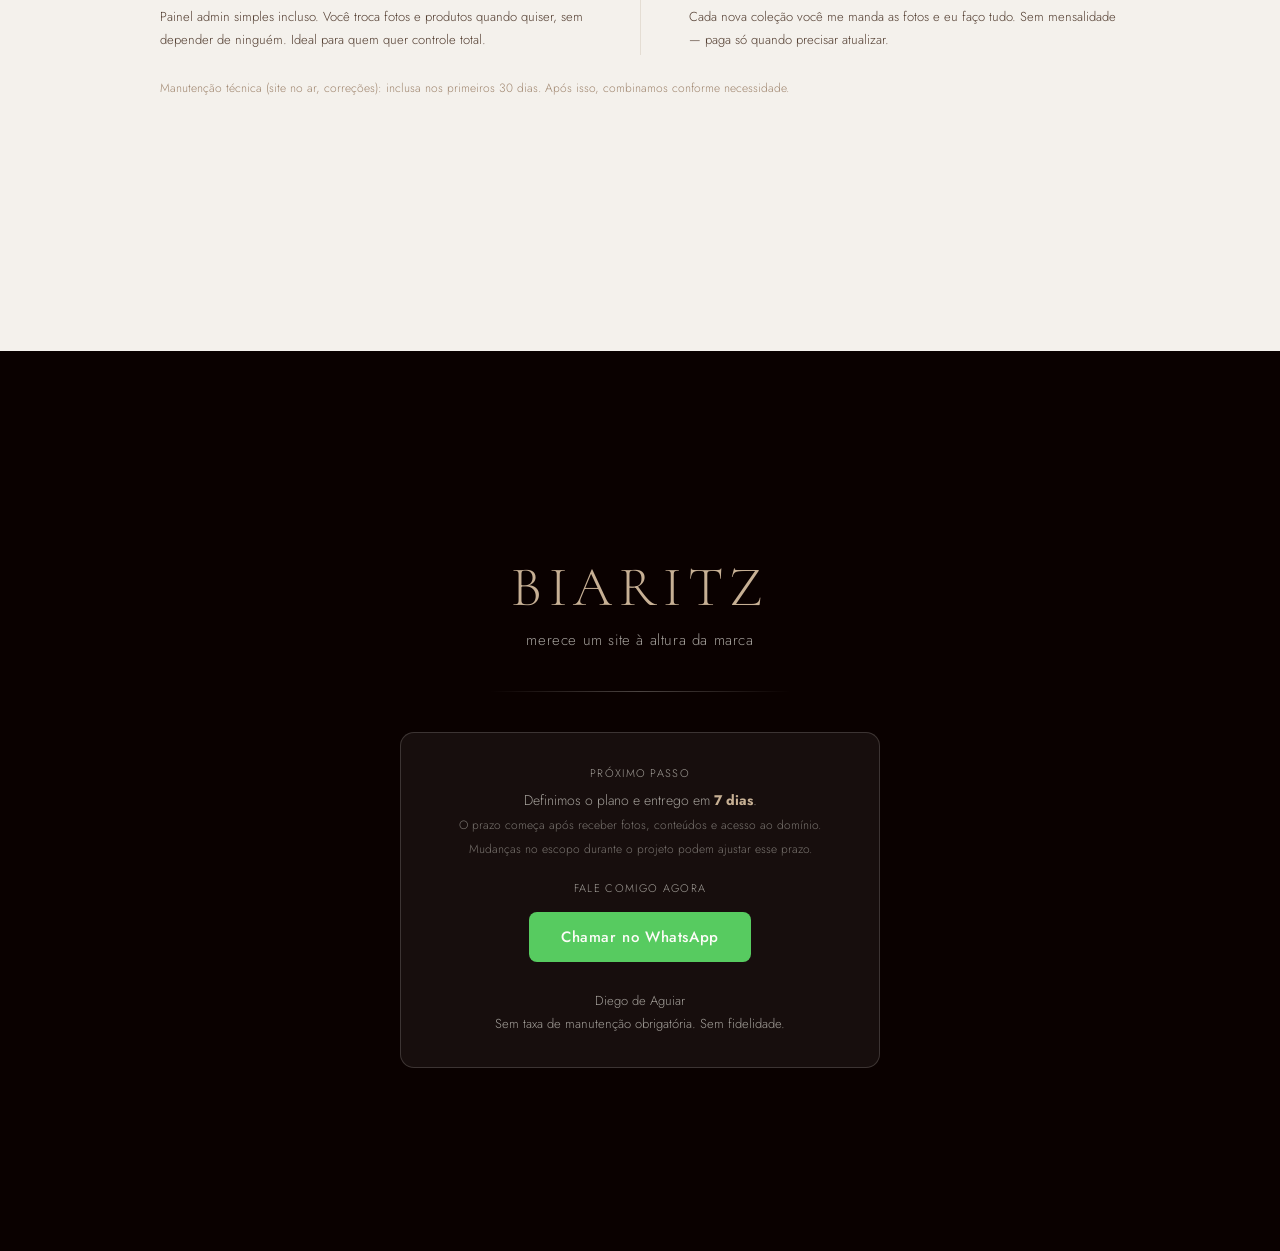
==== commit 356c740a: "Adiciona serviço Google Meu Negócio + Blog R$120/mês Co-Authored-By: Claude Sonnet 4.6 <noreply@anth" ====
--- a/proposta-biaritz.html
+++ b/proposta-biaritz.html
@@ -473,6 +473,7 @@
         <div class="vis-addon-row"><span class="vis-addon-name">Google Analytics</span><span class="vis-addon-price">R$ 100</span><span class="vis-addon-desc">Rastreamento de visitantes e origem de tráfego</span></div>
         <div class="vis-addon-row"><span class="vis-addon-name">Pixel da Meta</span><span class="vis-addon-price">R$ 150</span><span class="vis-addon-desc">Instalação e eventos para campanhas de anúncio</span></div>
         <div class="vis-addon-row"><span class="vis-addon-name">SEO + GEO mensal</span><span class="vis-addon-price">R$ 100/mês</span><span class="vis-addon-desc">Monitoramento de posição e ajuste contínuo para IA</span></div>
+        <div class="vis-addon-row"><span class="vis-addon-name">Google Meu Negócio + Blog</span><span class="vis-addon-price">R$ 120/mês</span><span class="vis-addon-desc">Fotos, respostas e posts mensais + artigos de blog para SEO</span></div>
       </div>
     </div>
   </div>
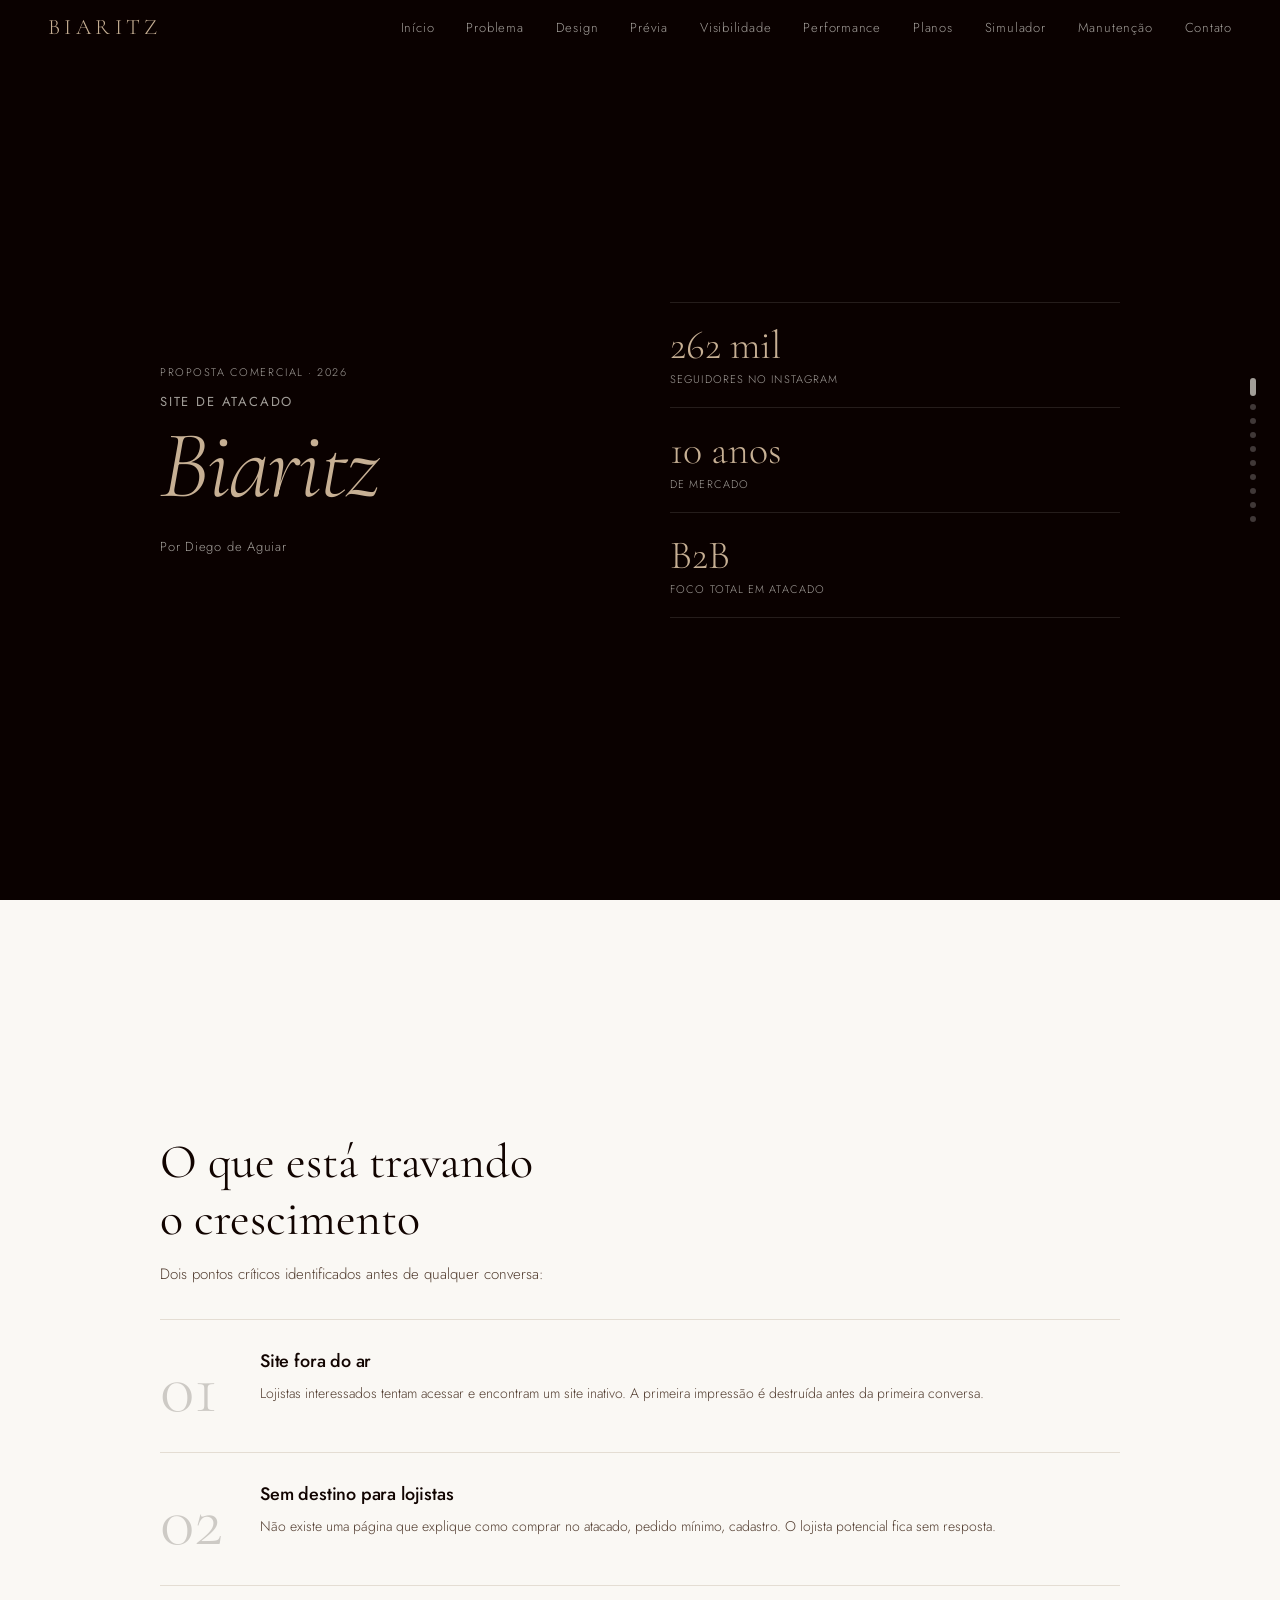
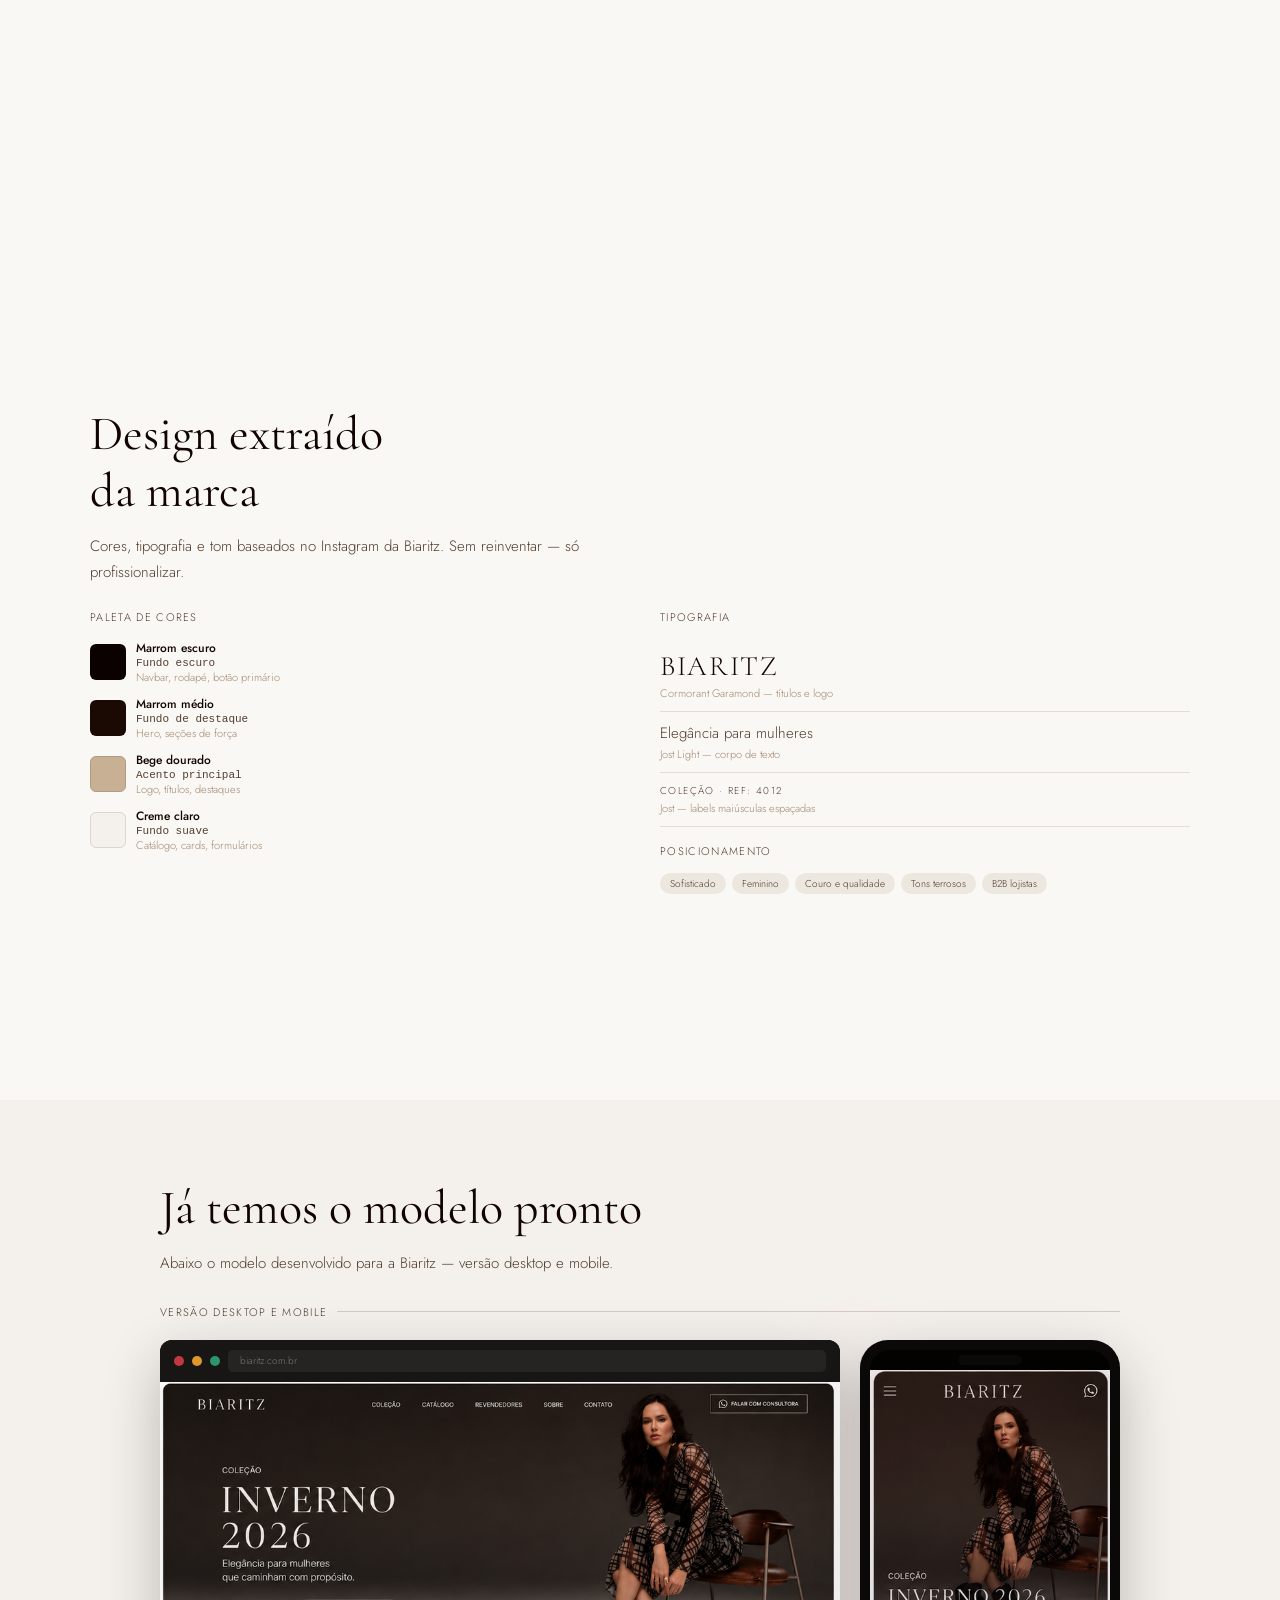
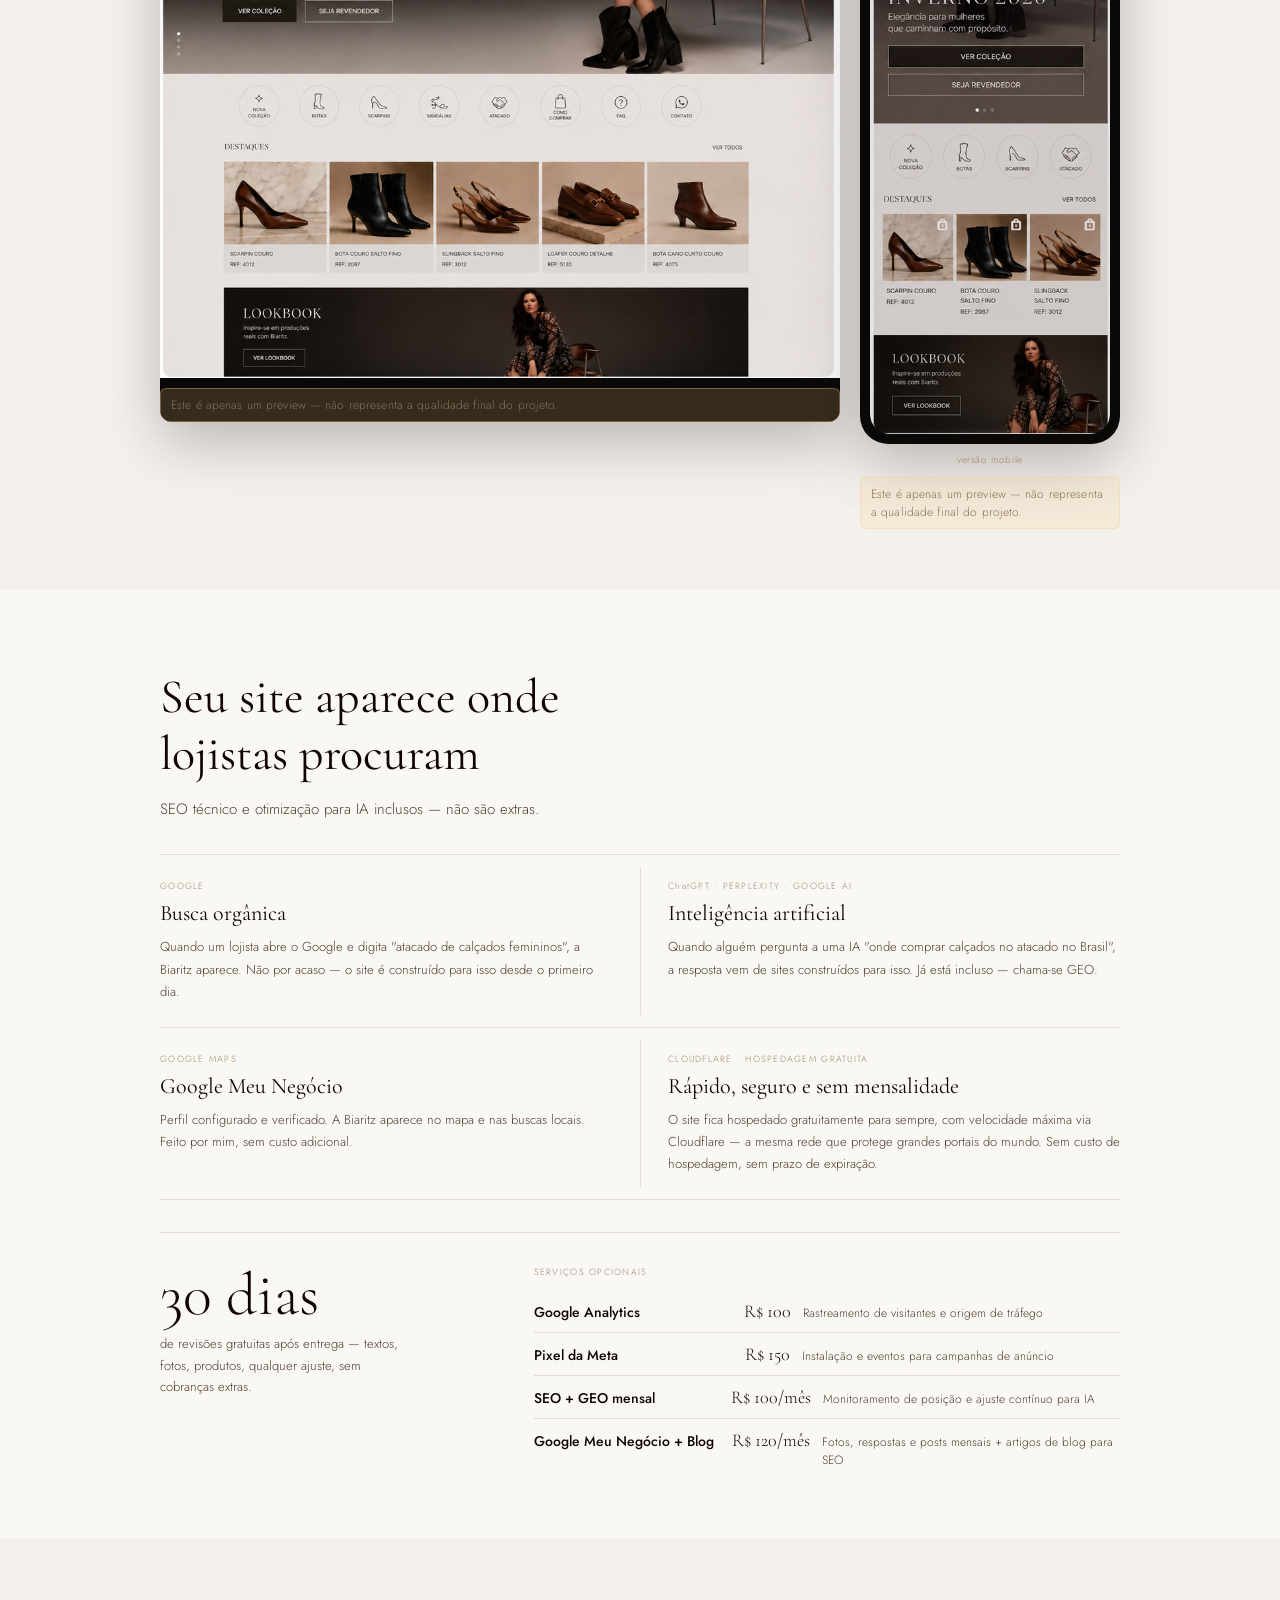
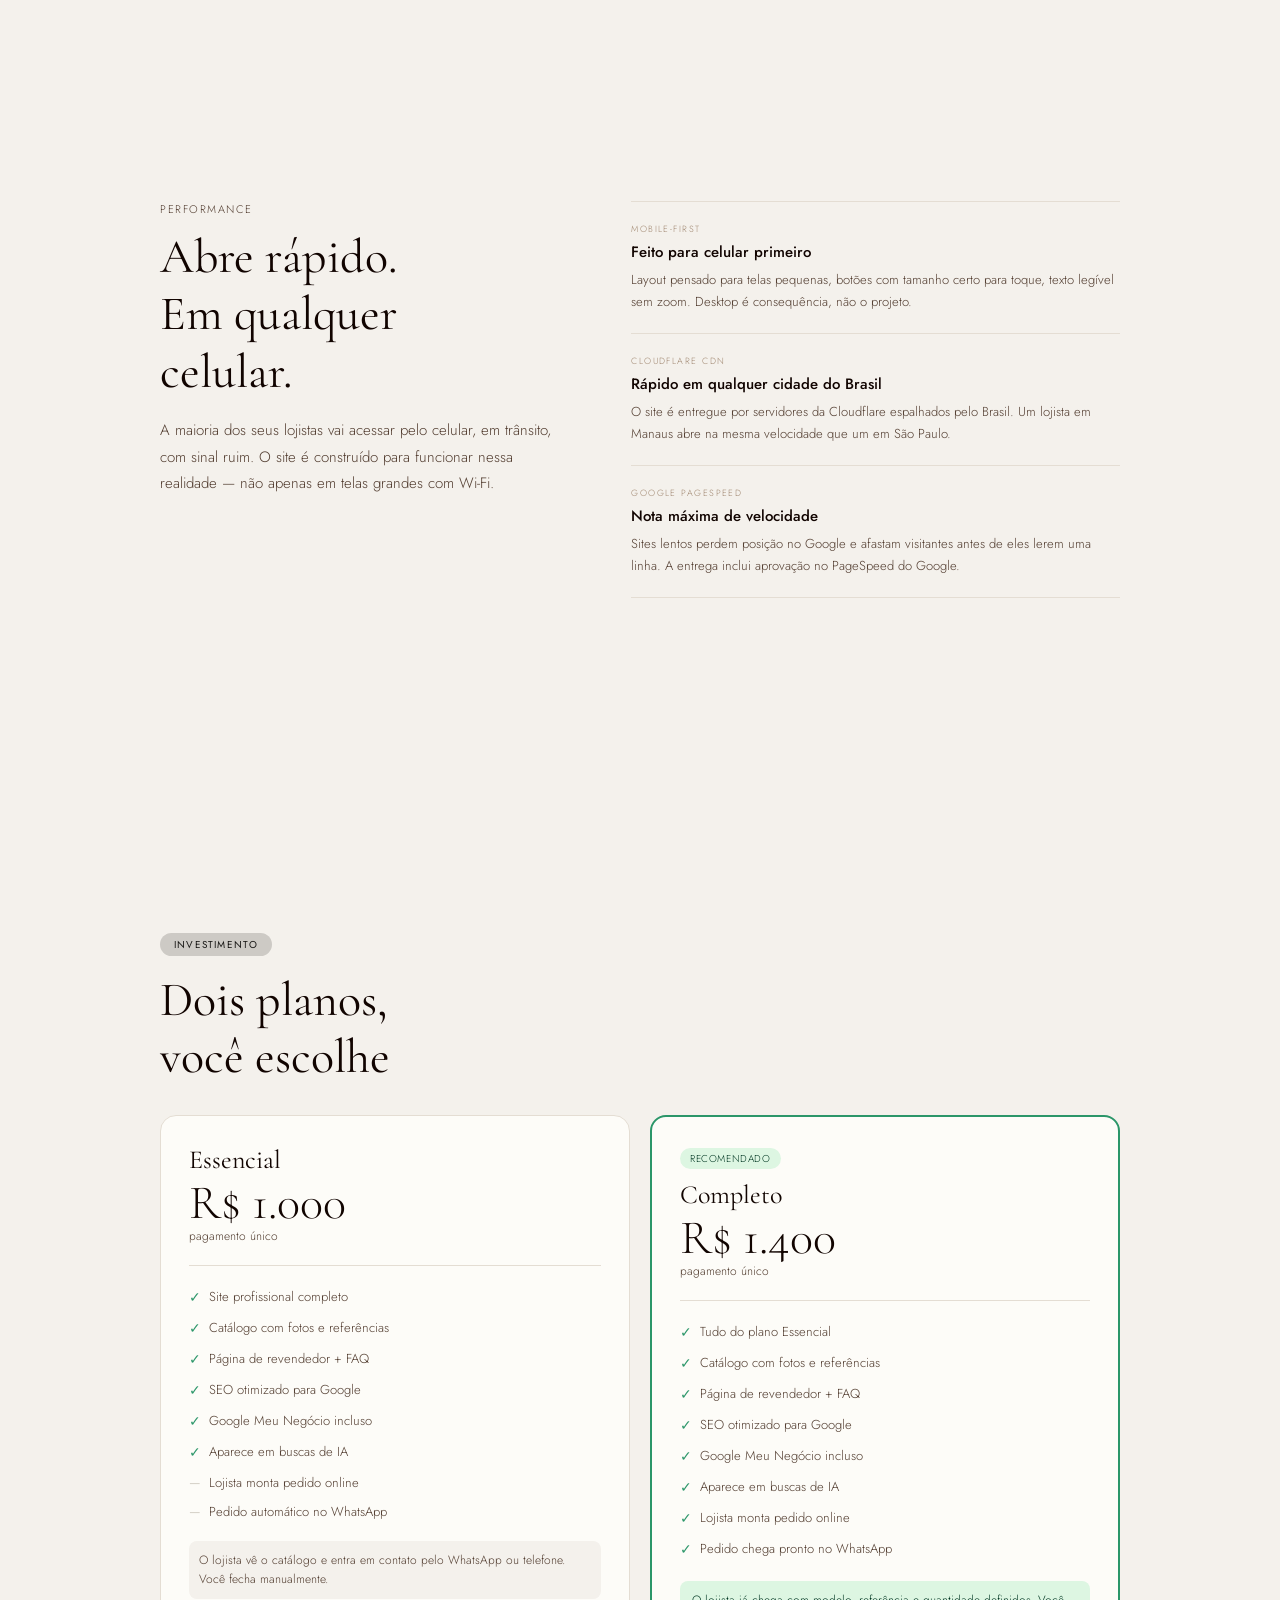
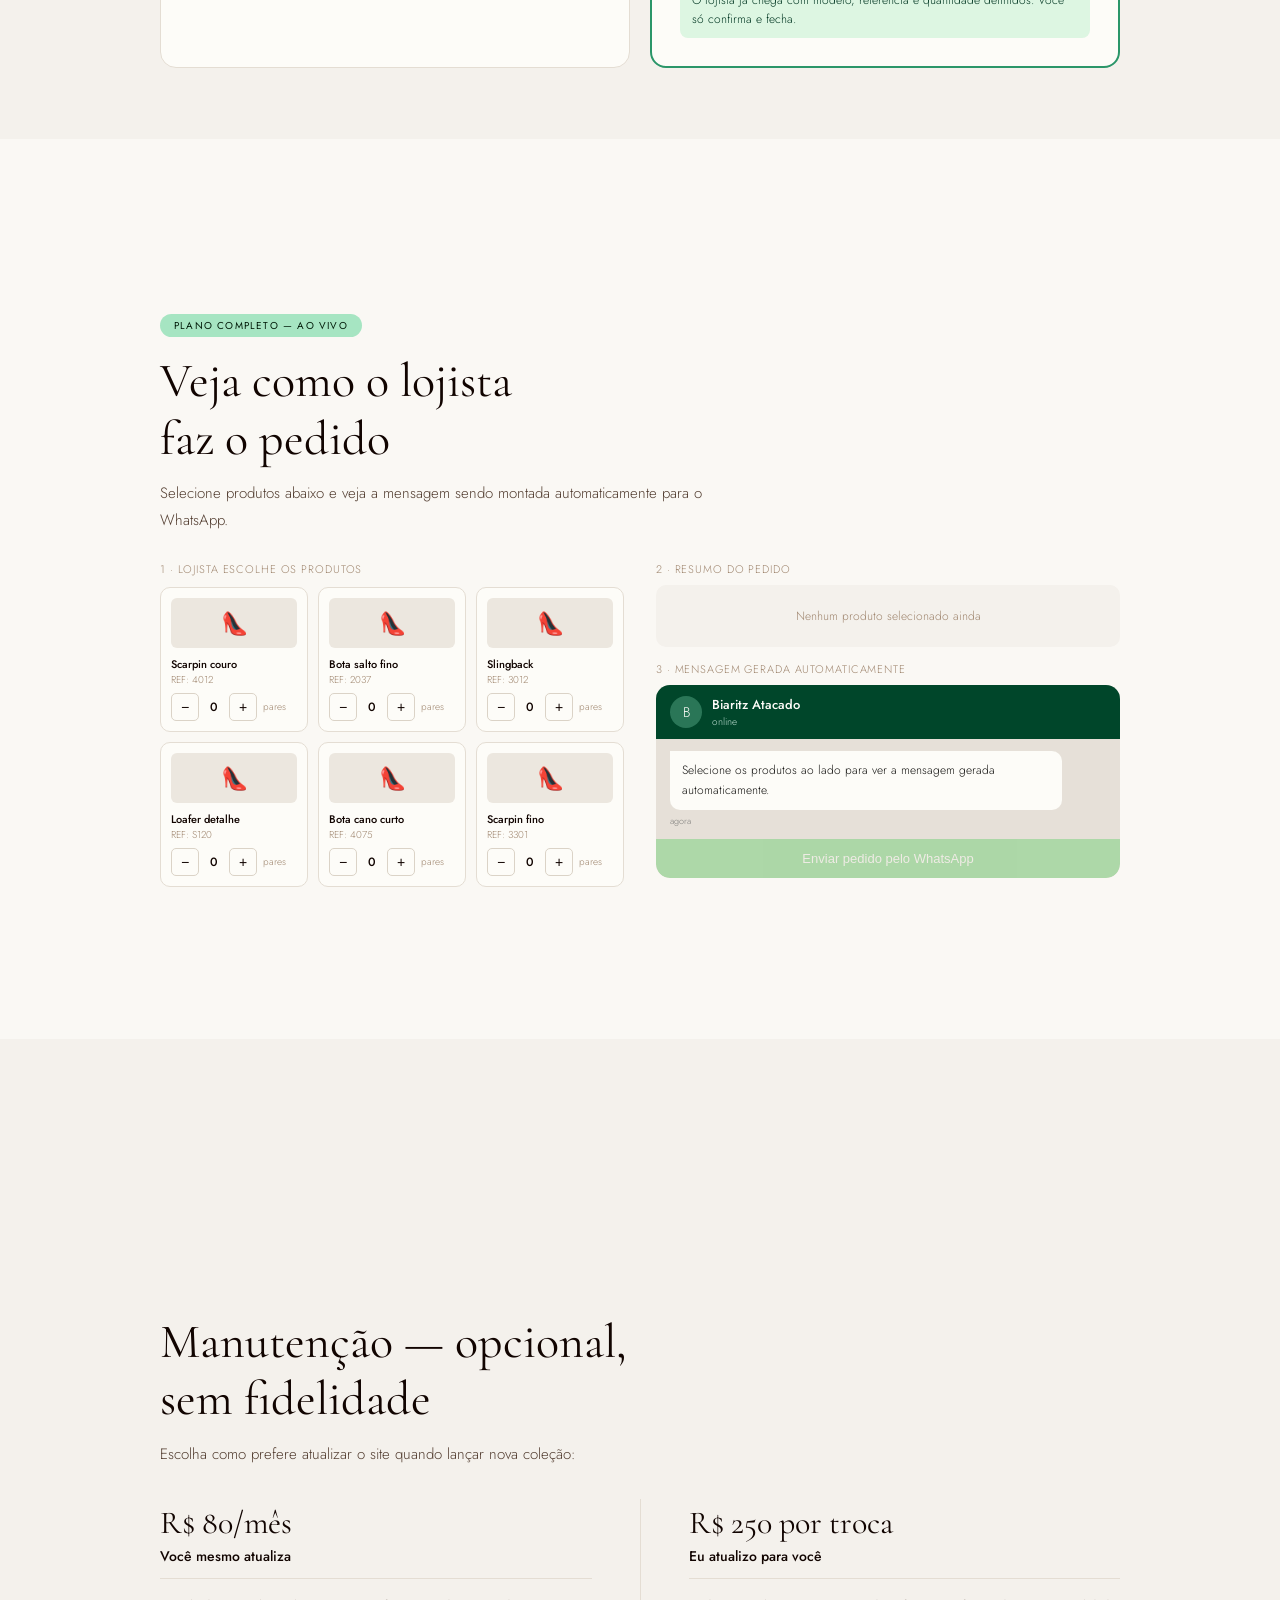
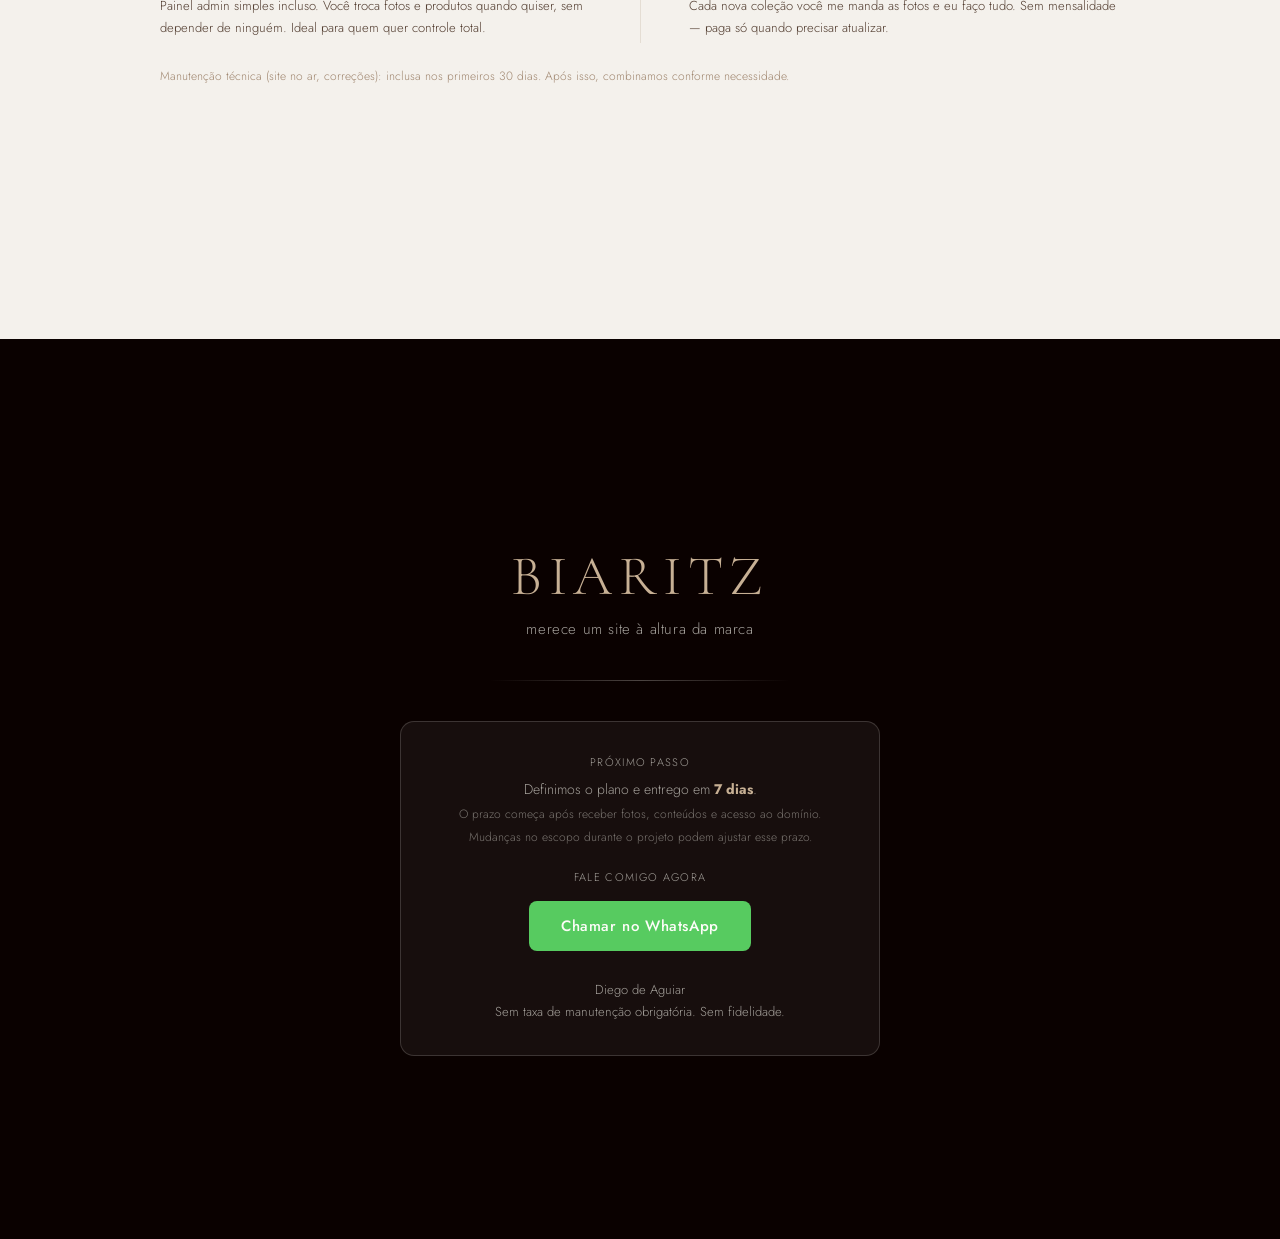
==== commit 59df14ec: "Remove nota de rodapé sobre domínio e hospedagem Co-Authored-By: Claude Sonnet 4.6 <noreply@anthropi" ====
--- a/proposta-biaritz.html
+++ b/proposta-biaritz.html
@@ -547,7 +547,6 @@
         <div class="plan-note">O lojista já chega com modelo, referência e quantidade definidos. Você só confirma e fecha.</div>
       </div>
     </div>
-    <p style="font-size:12px; color:var(--text-light); margin-top:16px;">* Domínio e hospedagem não inclusos — média R$ 80–150/ano, você contrata direto.</p>
   </div>
 </section>
 
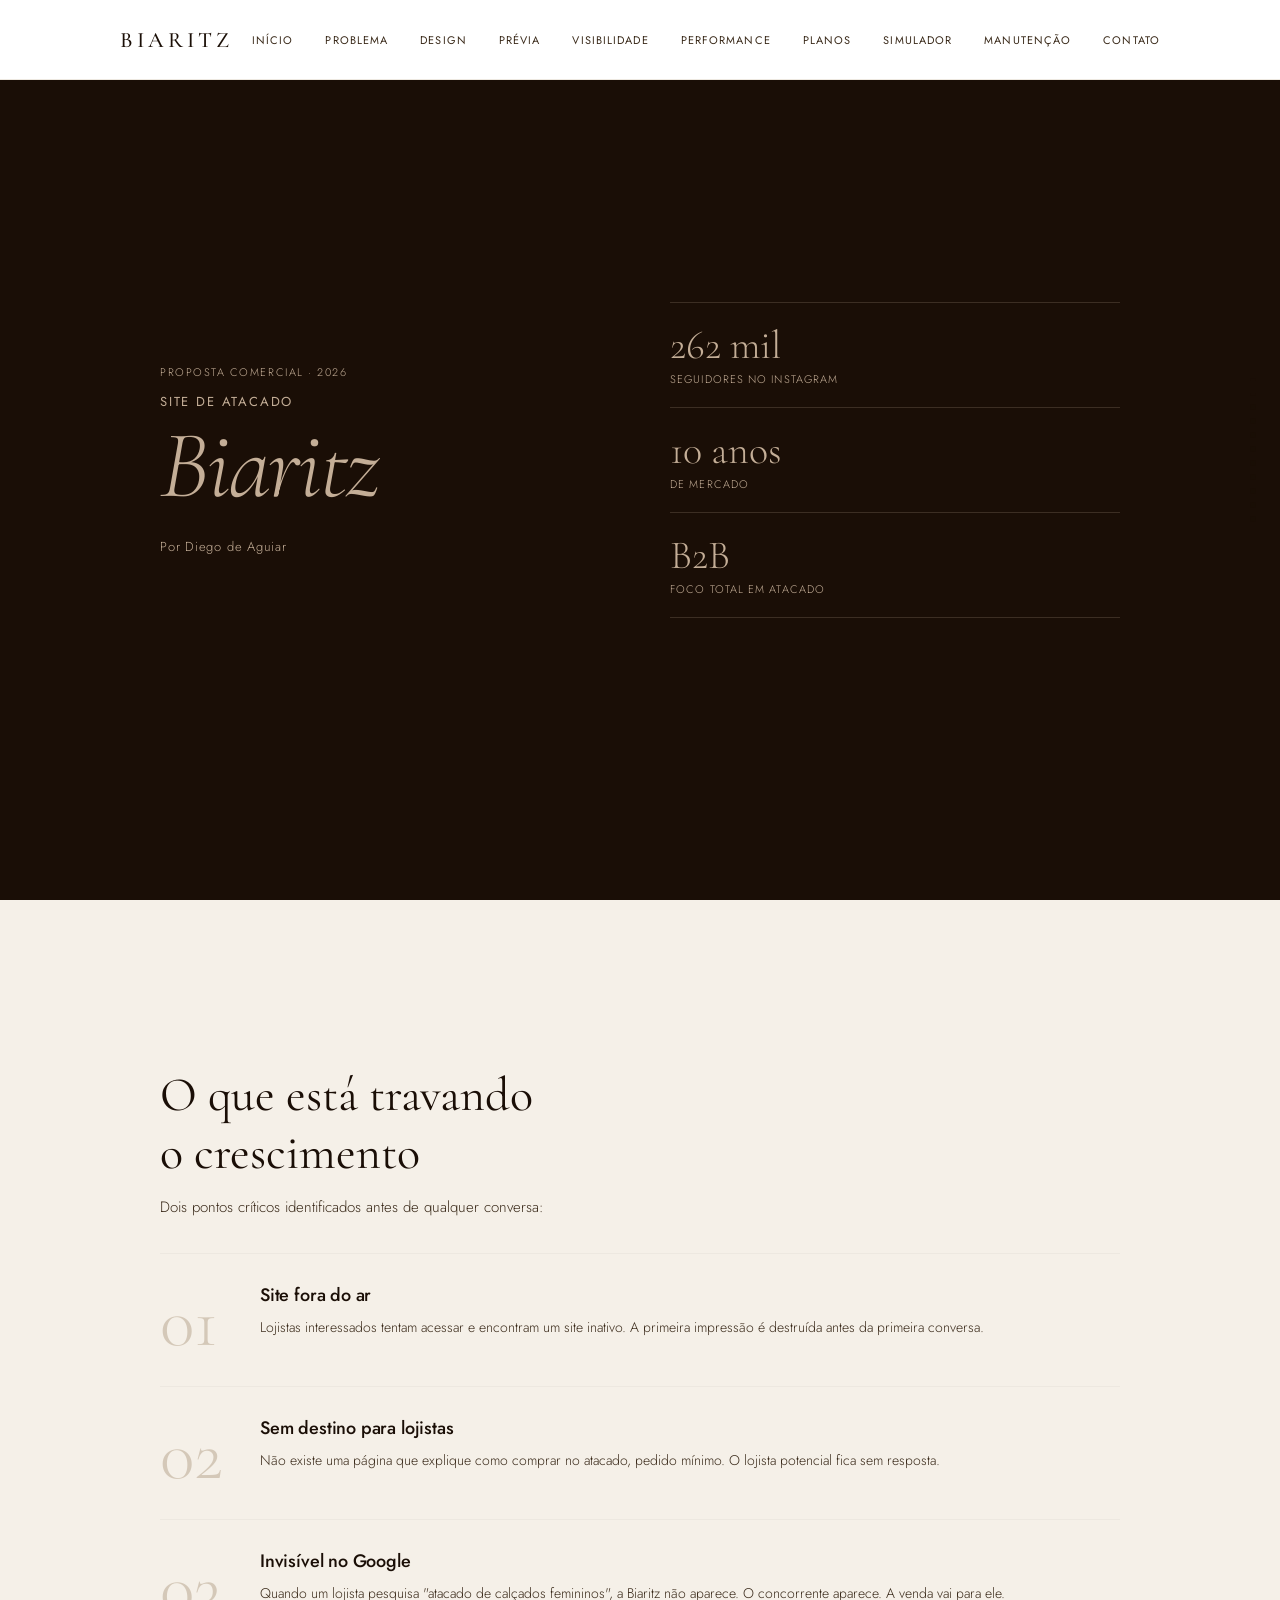
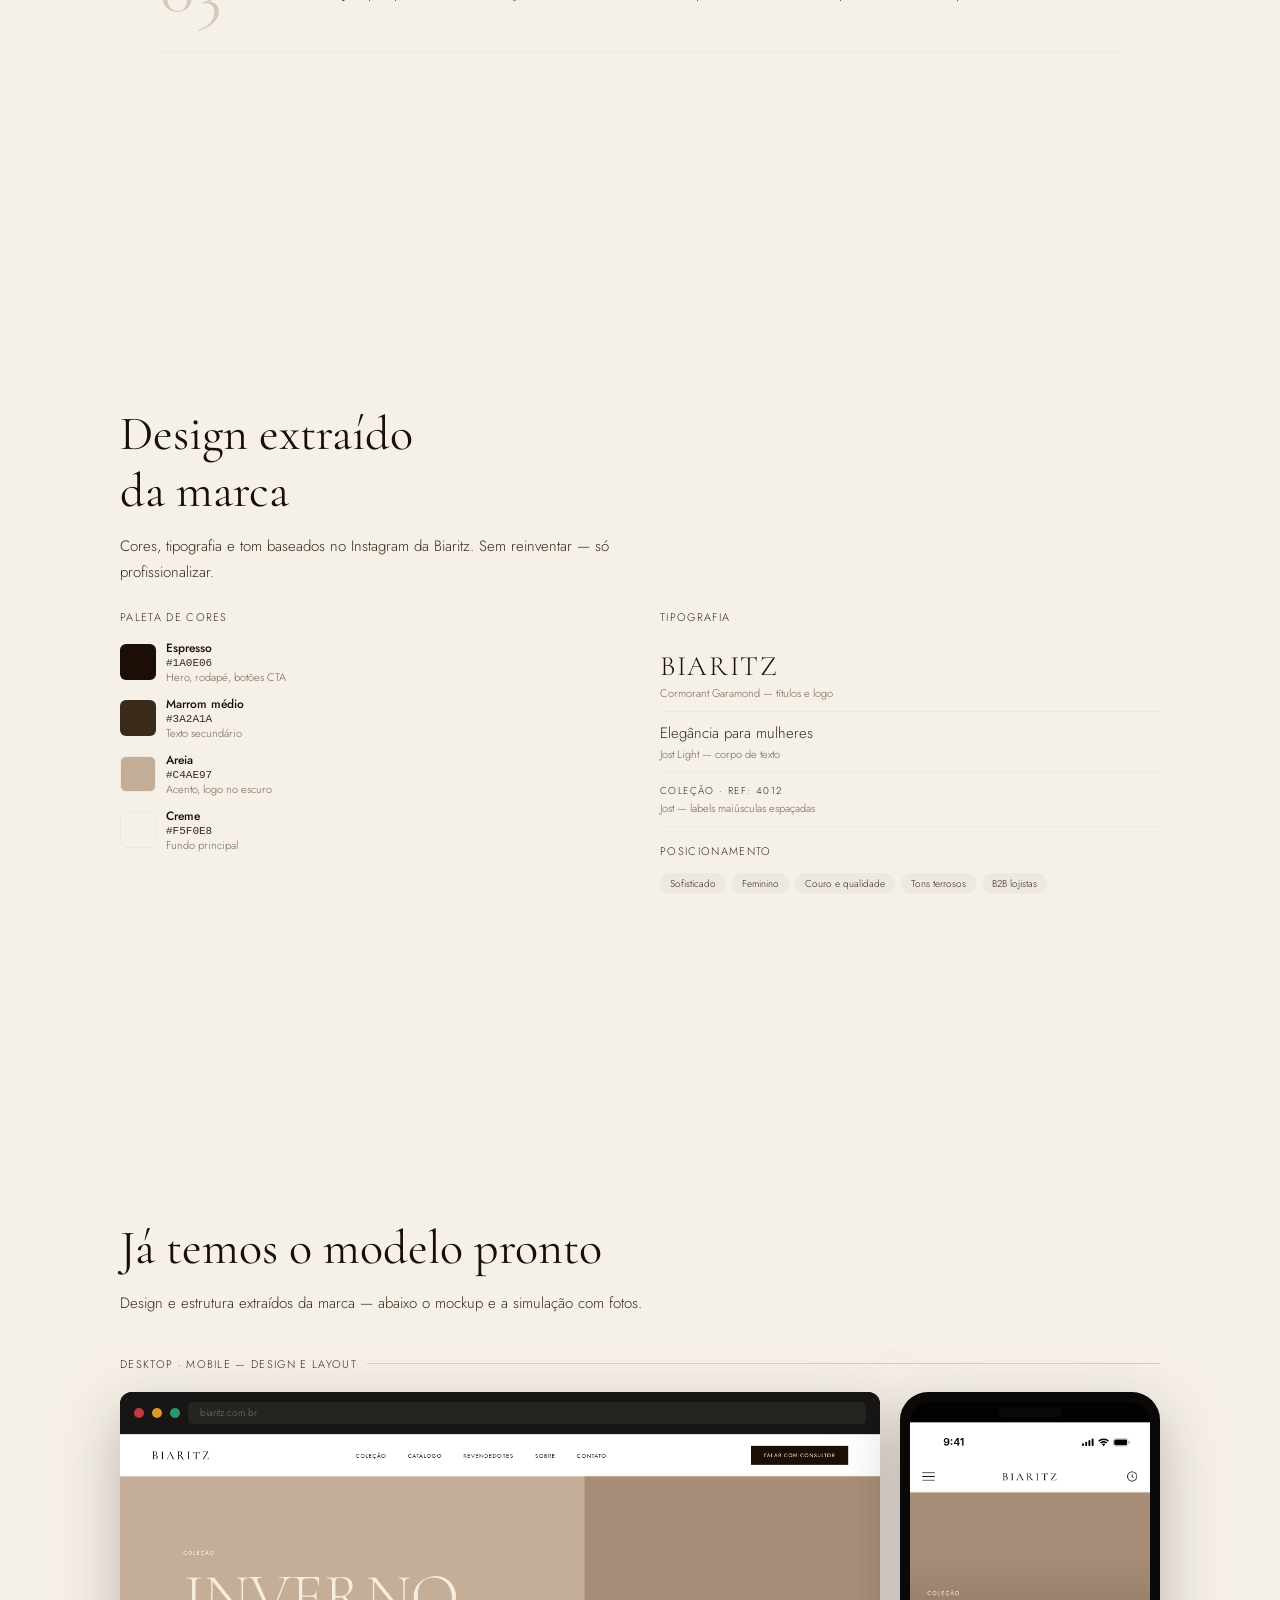
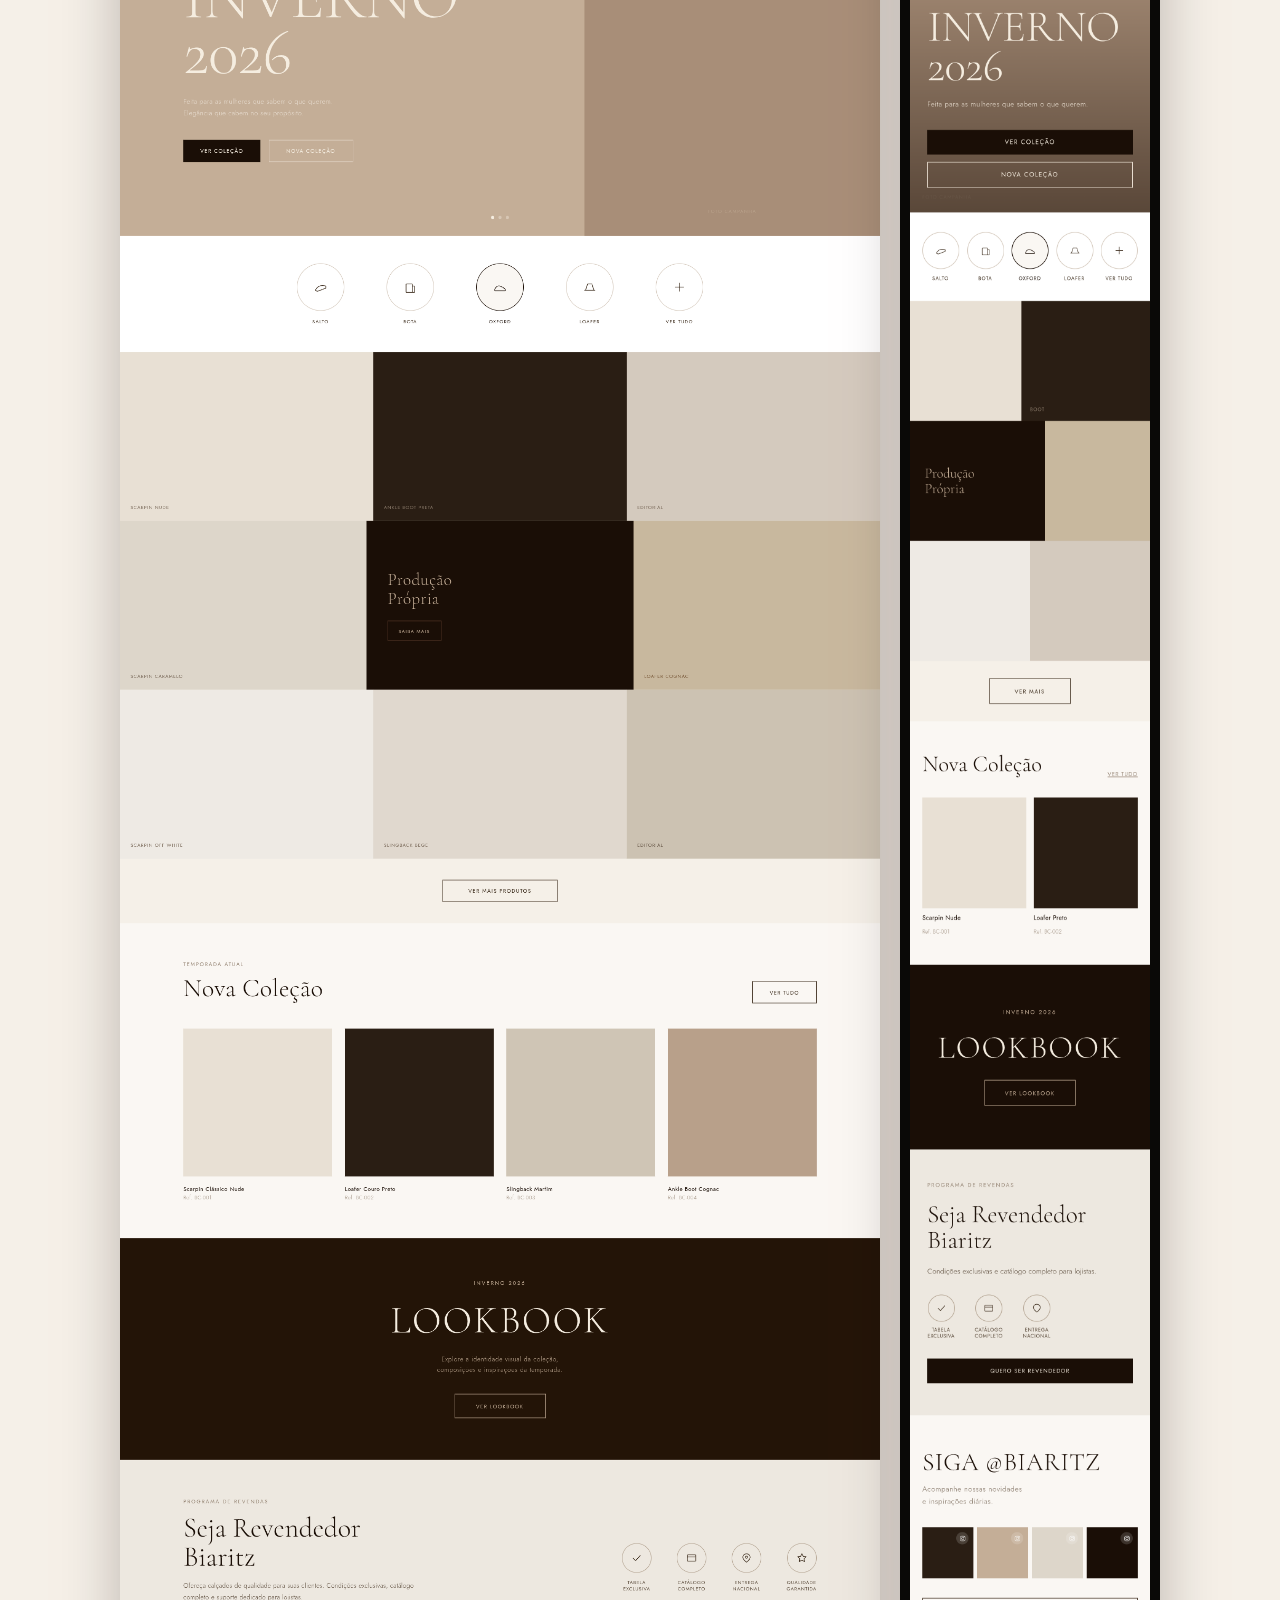
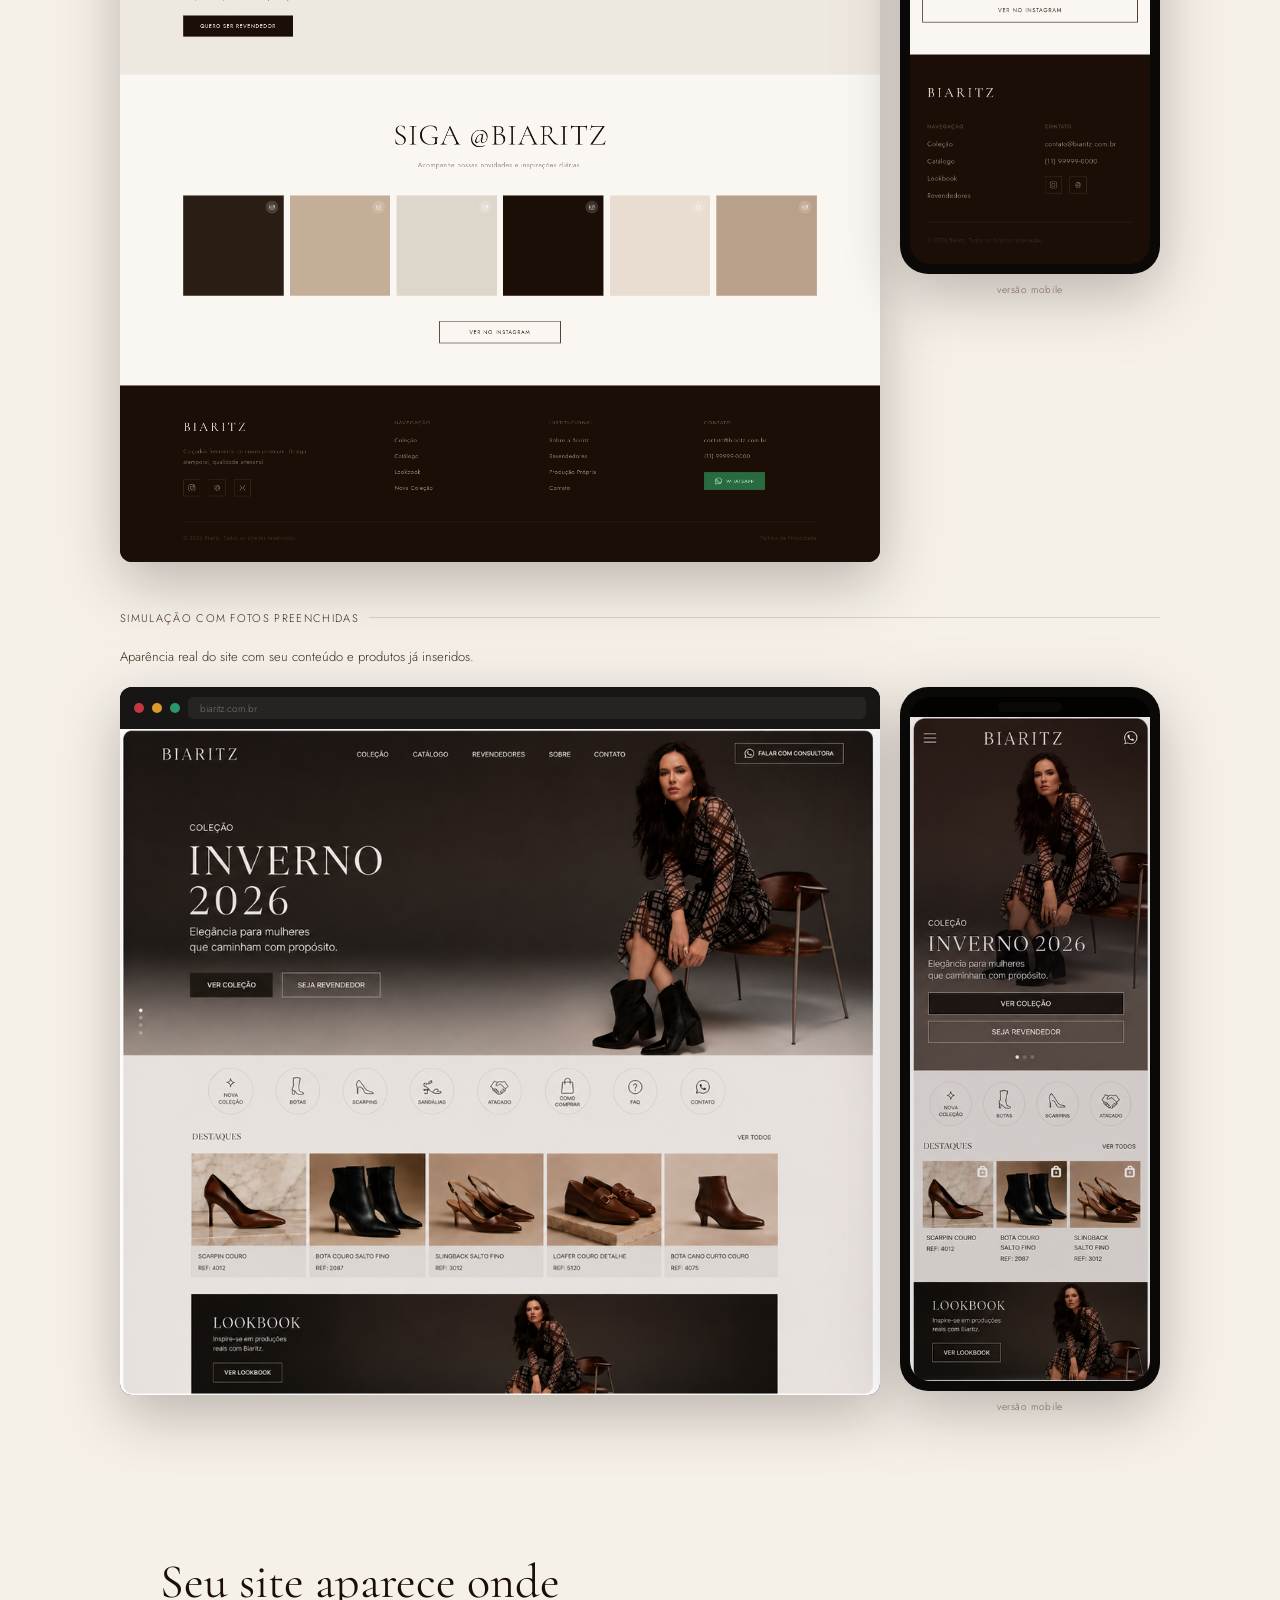
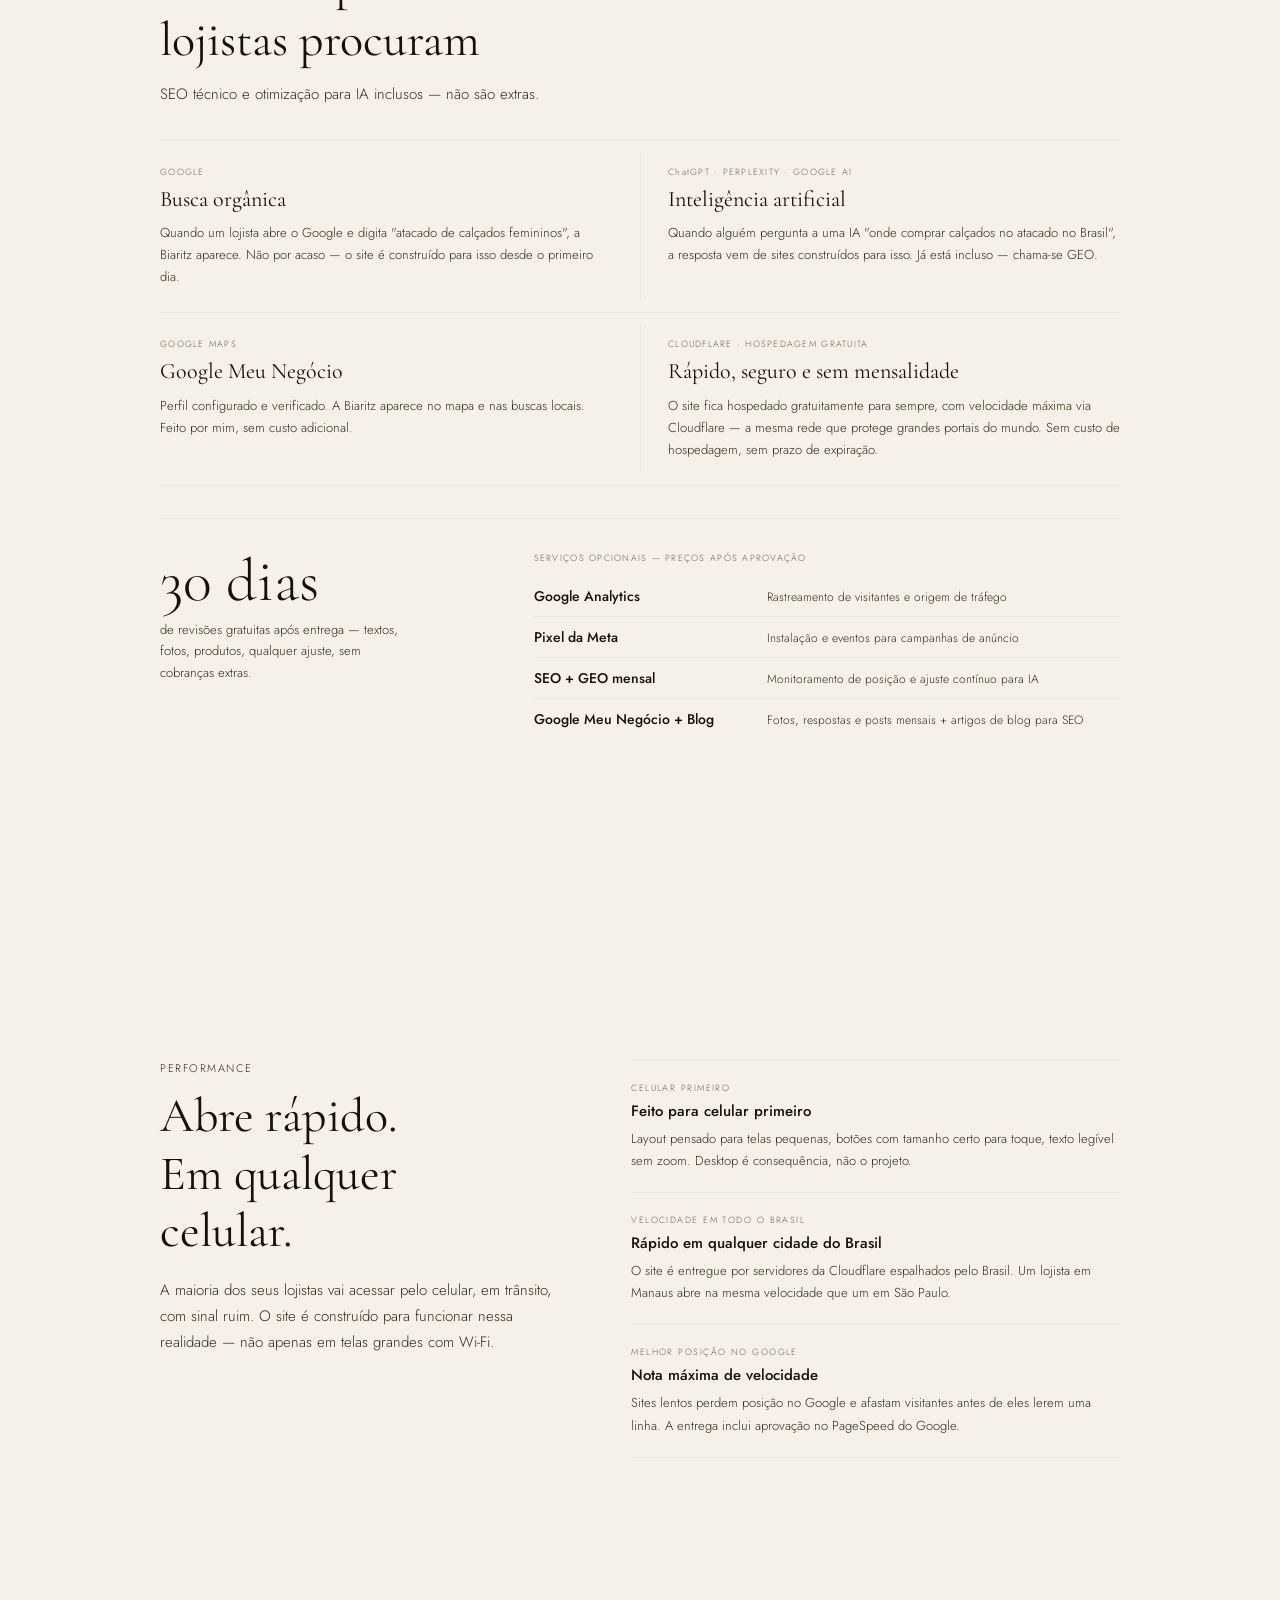
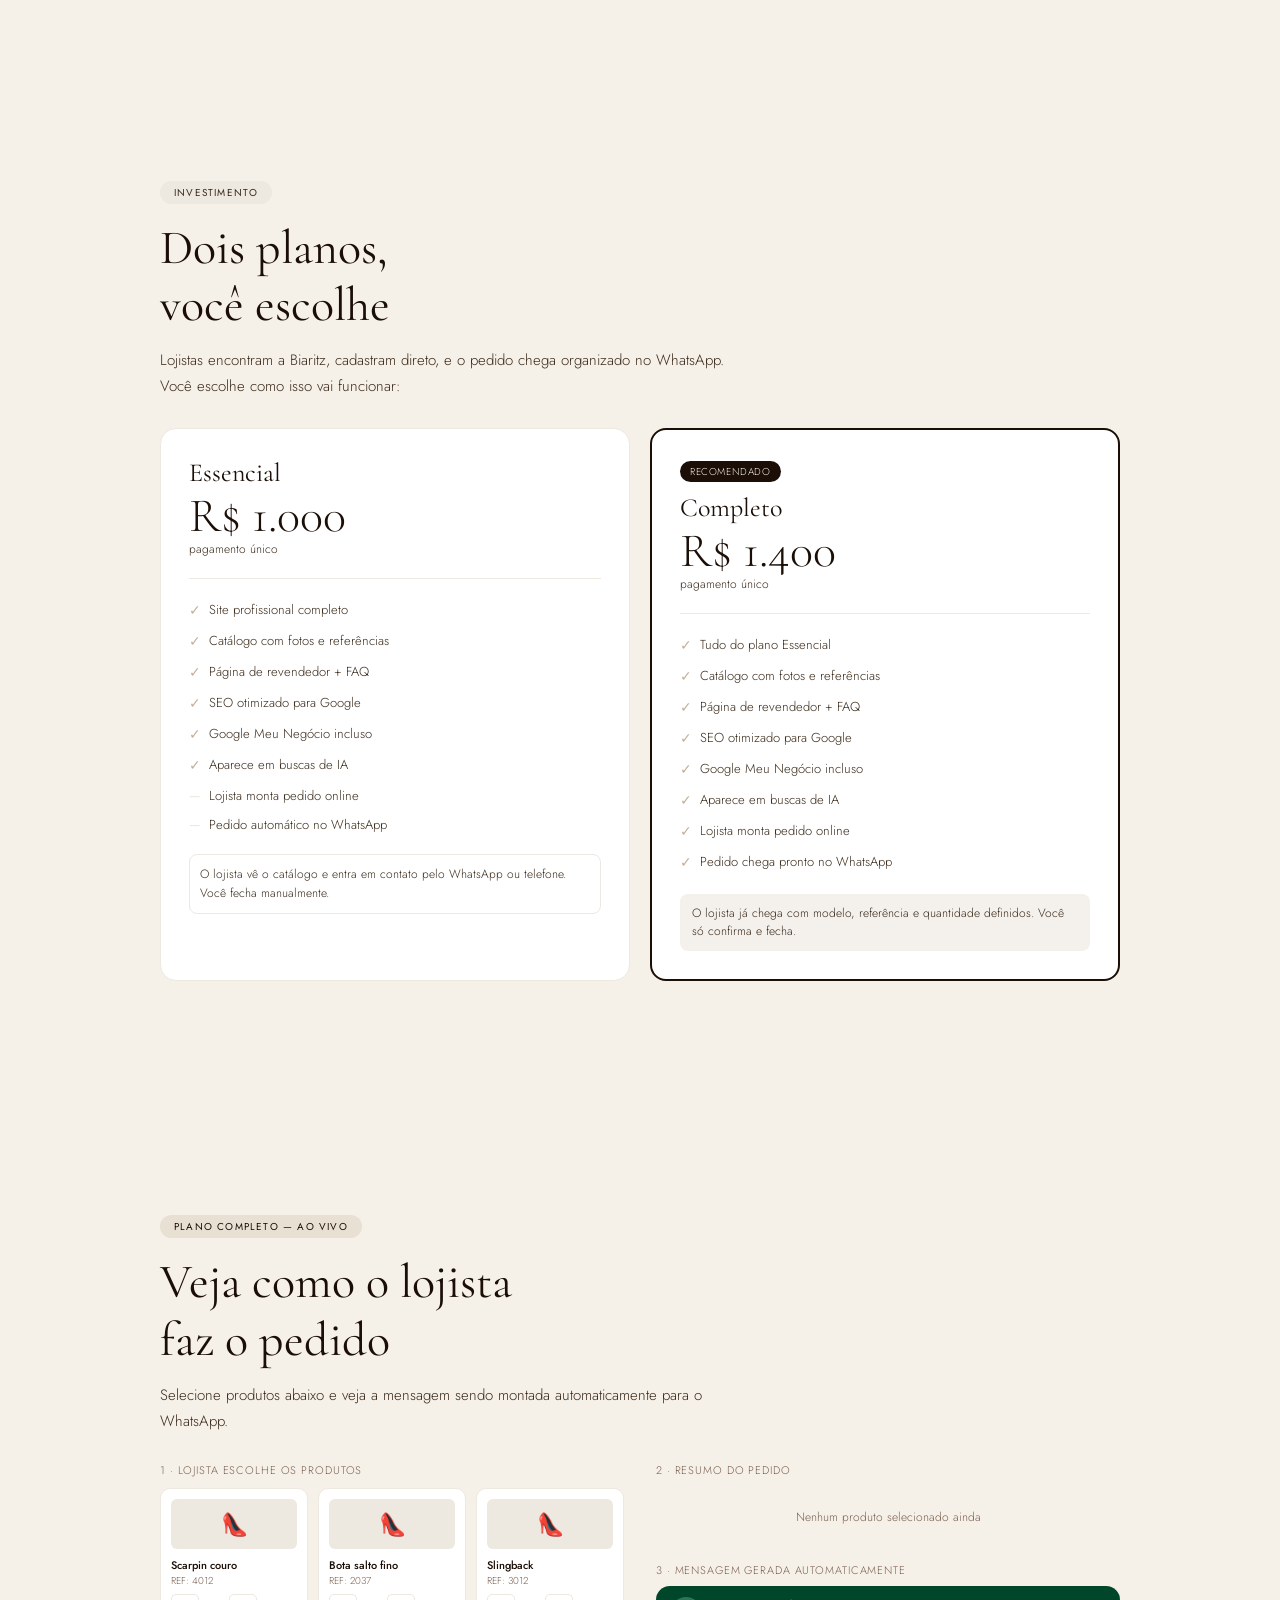
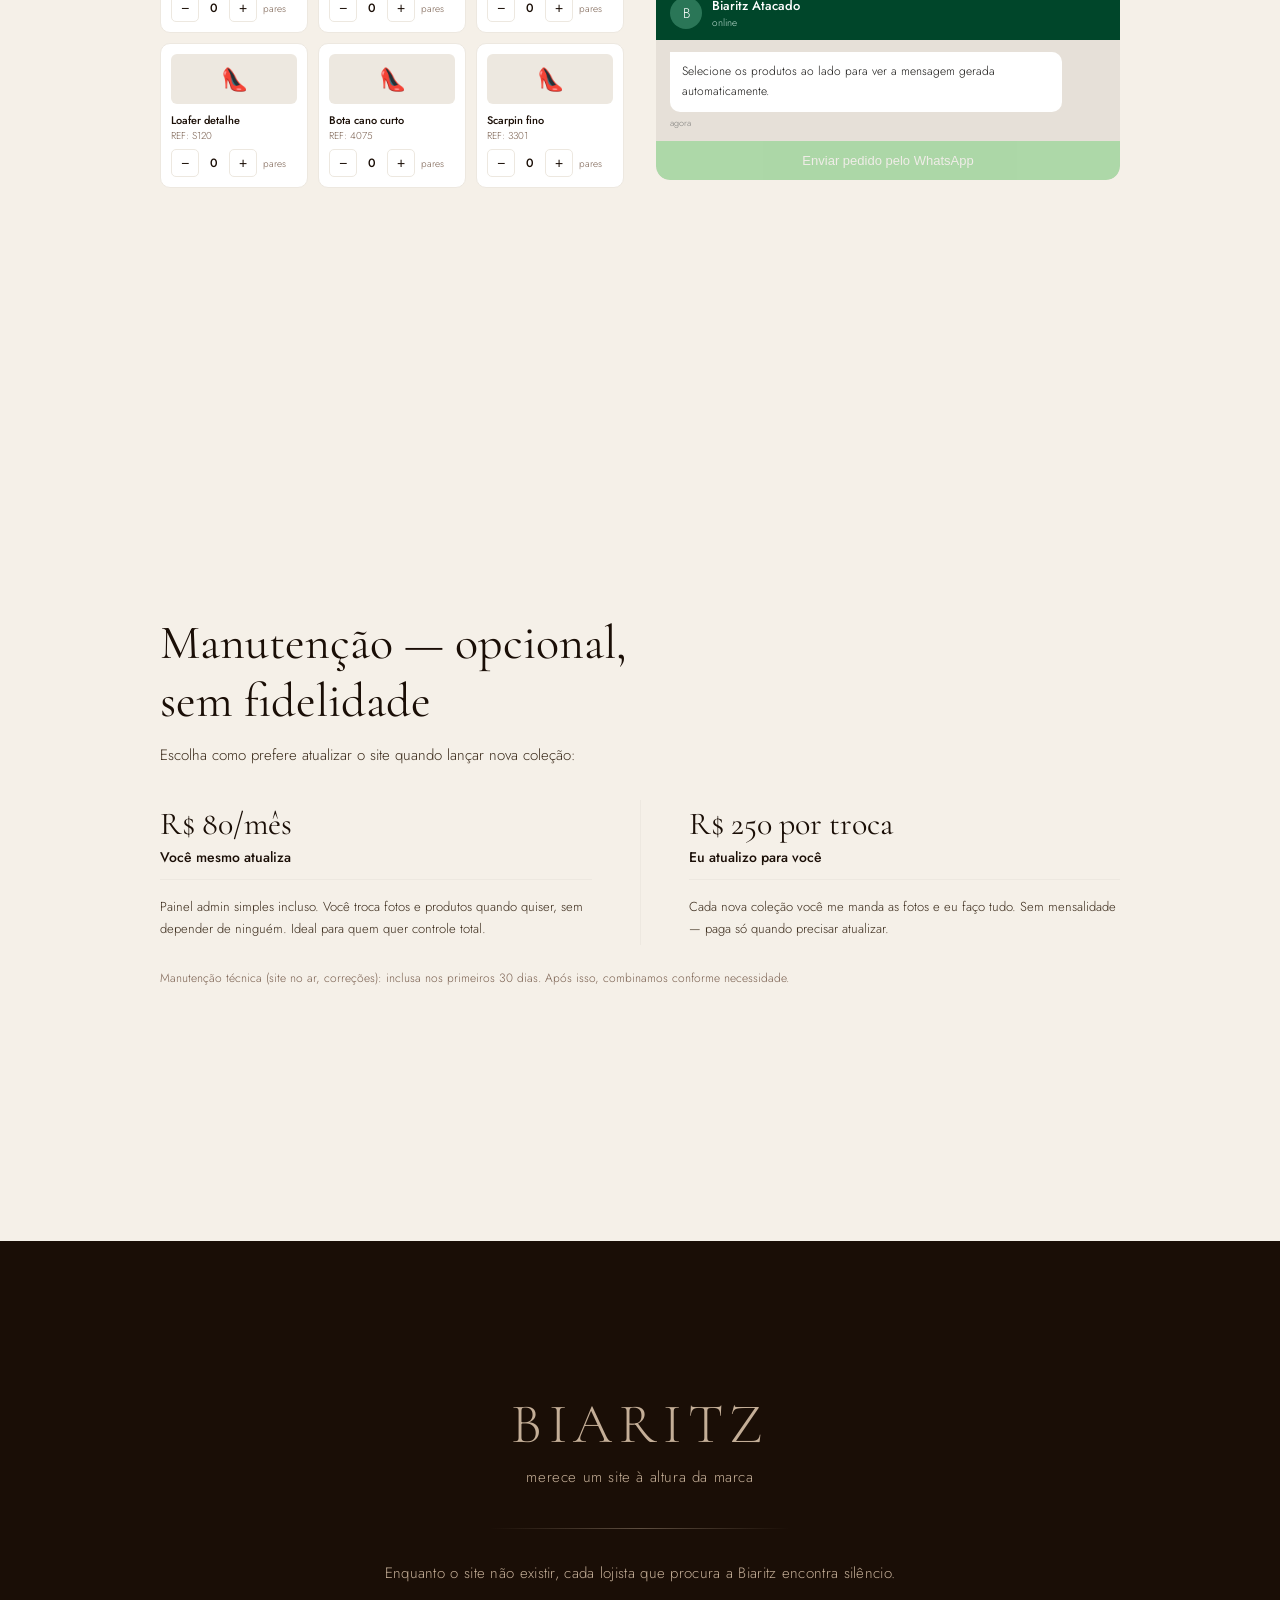
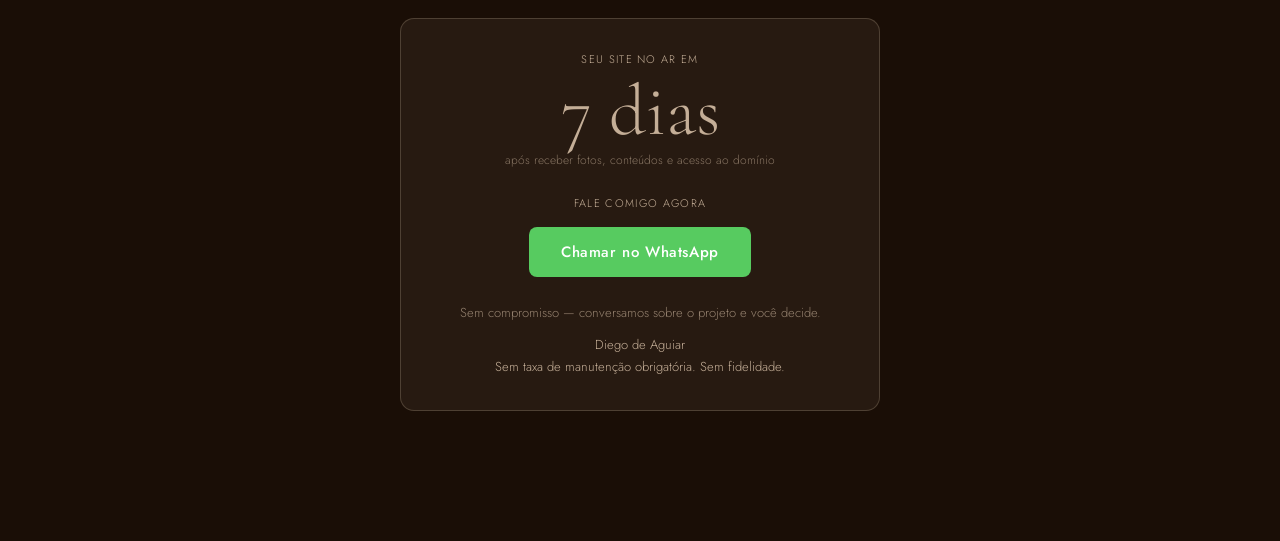
==== commit 693fca43: "Aplica design system candlelit + melhorias de copy e preview - Design system: paleta hex (espresso #" ====
--- a/proposta-biaritz.html
+++ b/proposta-biaritz.html
@@ -7,25 +7,25 @@
 <link href="https://fonts.googleapis.com/css2?family=Cormorant+Garamond:ital,wght@0,300;0,400;0,500;0,600;1,300;1,400&family=Jost:wght@300;400;500&display=swap" rel="stylesheet">
 <style>
   :root {
-    --brown-dark:   oklch(0.10 0.032 47);
-    --brown-mid:    oklch(0.17 0.034 44);
-    --brown-light:  oklch(0.22 0.033 46);
-    --gold:         oklch(0.77 0.047 73);
-    --gold-muted:   oklch(0.57 0.048 66);
-    --cream:        oklch(0.96 0.008 83);
-    --cream-dark:   oklch(0.93 0.012 80);
-    --cream-text:   oklch(0.91 0.010 80);
-    --cream-dim:    oklch(0.70 0.010 78);
-    --text-dark:    oklch(0.13 0.033 50);
-    --text-mid:     oklch(0.38 0.036 53);
-    --text-light:   oklch(0.64 0.045 63);
+    --brown-dark:   #1A0E06;
+    --brown-mid:    #2D1A0A;
+    --brown-light:  #4A2E15;
+    --gold:         #C4AE97;
+    --gold-muted:   #9A8070;
+    --cream:        #F5F0E8;
+    --cream-dark:   #EDE8E0;
+    --cream-text:   #F5F0E8;
+    --cream-dim:    #C4AE97;
+    --text-dark:    #1A0E06;
+    --text-mid:     #3A2A1A;
+    --text-light:   #7A6050;
     --green:        oklch(0.60 0.118 161);
     --green-light:  oklch(0.95 0.038 152);
     --green-dark:   oklch(0.29 0.072 163);
-    --card-bg:      oklch(0.99 0.005 83);
-    --border-soft:  oklch(0.90 0.016 78);
-    --bg-main:      oklch(0.97 0.007 83);
-    --bg-alt:       oklch(0.98 0.006 82);
+    --card-bg:      #FFFFFF;
+    --border-soft:  #EDE8E0;
+    --bg-main:      #F5F0E8;
+    --bg-alt:       #F5F0E8;
   }
   * { box-sizing: border-box; margin: 0; padding: 0; }
   html { scroll-behavior: smooth; }
@@ -39,30 +39,37 @@
   /* NAV */
   nav {
     position: fixed; top: 0; left: 0; right: 0; z-index: 100;
-    background: var(--brown-dark);
-    padding: 14px 48px;
+    background: #FFFFFF;
+    border-bottom: 1px solid #EDE8E0;
+    height: 80px;
+    padding: 0 120px;
     display: flex; align-items: center; justify-content: space-between;
   }
-  .nav-logo { font-family: 'Cormorant Garamond', serif; font-size: 22px; color: var(--gold); letter-spacing: 0.2em; }
+  .nav-logo { font-family: 'Cormorant Garamond', serif; font-size: 22px; font-weight: 500; color: #1A0E06; letter-spacing: 0.18em; }
   .nav-links { display: flex; gap: 32px; }
-  .nav-links a { font-size: 13px; color: var(--cream-dim); letter-spacing: 0.06em; text-decoration: none; transition: color 0.2s; }
-  .nav-links a:hover { color: var(--cream-text); }
+  .nav-links a { font-family: 'Jost', sans-serif; font-size: 11px; font-weight: 400; text-transform: uppercase; color: #3A2A1A; letter-spacing: 0.1em; text-decoration: none; transition: color 0.2s; }
+  .nav-links a:hover { color: #1A0E06; }
+  .nav-hamburger { display: none; flex-direction: column; gap: 5px; cursor: pointer; background: none; border: none; padding: 4px; }
+  .nav-hamburger span { display: block; width: 22px; height: 1.5px; background: #1A0E06; border-radius: 2px; transition: all 0.2s; }
+  .nav-hamburger.open span:nth-child(1) { transform: translateY(6.5px) rotate(45deg); }
+  .nav-hamburger.open span:nth-child(2) { opacity: 0; }
+  .nav-hamburger.open span:nth-child(3) { transform: translateY(-6.5px) rotate(-45deg); }
 
   /* SLIDES */
-  .slide { min-height: 100vh; display: flex; align-items: center; justify-content: center; padding: 80px 48px 60px; overflow-x: hidden; }
+  .slide { min-height: 100vh; display: flex; align-items: center; justify-content: center; padding: 80px 120px 60px; overflow-x: hidden; }
   .slide-inner { max-width: 960px; width: 100%; min-width: 0; }
 
   /* Tags */
   .tag { display: inline-block; font-size: 10px; letter-spacing: 0.12em; padding: 4px 14px; border-radius: 20px; margin-bottom: 16px; font-weight: 400; }
-  .tag-teal  { background: oklch(0.87 0.08 160); color: oklch(0.18 0.07 163); }
-  .tag-gray  { background: oklch(0.84 0.007 80); color: oklch(0.20 0.004 82); }
+  .tag-teal  { background: rgba(196,174,151,0.25); color: #1A0E06; }
+  .tag-gray  { background: #EDE8E0; color: #3A2A1A; }
 
   h1 { font-family: 'Cormorant Garamond', serif; font-size: clamp(40px, 6vw, 76px); font-weight: 300; line-height: 1.05; }
   h2 { font-family: 'Cormorant Garamond', serif; font-size: clamp(28px, 4vw, 48px); font-weight: 400; line-height: 1.2; margin-bottom: 12px; }
   .eyebrow { font-size: 11px; letter-spacing: 0.14em; color: var(--text-mid); margin-bottom: 8px; }
   .body-text { font-size: 15px; color: var(--text-mid); line-height: 1.75; font-weight: 300; max-width: 65ch; }
 
-  .divider { height: 1px; background: linear-gradient(90deg, transparent, oklch(0.91 0.010 80 / 0.3), transparent); margin: 2rem 0; }
+  .divider { height: 1px; background: linear-gradient(90deg, transparent, rgba(196,174,151,0.4), transparent); margin: 2rem 0; }
 
   /* SLIDE 1 — CAPA */
   #s1 { background: var(--brown-dark); }
@@ -87,8 +94,8 @@
   }
   .by { font-size: 13px; color: var(--cream-dim); letter-spacing: 0.06em; }
   .capa-right { display: flex; flex-direction: column; gap: 0; }
-  .capa-stat { padding: 20px 0; border-top: 1px solid oklch(0.91 0.010 80 / 0.12); }
-  .capa-stat:last-child { border-bottom: 1px solid oklch(0.91 0.010 80 / 0.12); }
+  .capa-stat { padding: 20px 0; border-top: 1px solid rgba(196,174,151,0.2); }
+  .capa-stat:last-child { border-bottom: 1px solid rgba(196,174,151,0.2); }
   .capa-stat-num { font-family: 'Cormorant Garamond', serif; font-size: clamp(28px, 3.5vw, 40px); color: var(--gold); line-height: 1.1; margin-bottom: 4px; }
   .capa-stat-label { font-size: 11px; color: var(--cream-dim); letter-spacing: 0.10em; }
 
@@ -97,7 +104,7 @@
   .prob-list { margin-top: 32px; }
   .prob-item { display: grid; grid-template-columns: 72px 1fr; gap: 28px; padding: 28px 0; border-bottom: 1px solid var(--border-soft); align-items: start; }
   .prob-item:first-child { border-top: 1px solid var(--border-soft); }
-  .prob-num { font-family: 'Cormorant Garamond', serif; font-size: clamp(52px, 6vw, 72px); font-weight: 300; color: oklch(0.84 0.007 80); line-height: 1; padding-top: 4px; }
+  .prob-num { font-family: 'Cormorant Garamond', serif; font-size: clamp(52px, 6vw, 72px); font-weight: 300; color: #D4C8B8; line-height: 1; padding-top: 4px; }
   .prob-title { font-size: 18px; font-weight: 500; color: var(--text-dark); margin-bottom: 8px; letter-spacing: -0.01em; }
   .prob-body { font-size: 14px; color: var(--text-mid); line-height: 1.7; }
 
@@ -155,10 +162,9 @@
   .vis-guarantee-num { font-family: 'Cormorant Garamond', serif; font-size: clamp(40px, 5vw, 60px); font-weight: 300; color: var(--text-dark); line-height: 1; margin-bottom: 8px; }
   .vis-guarantee-text { font-size: 13px; color: var(--text-mid); line-height: 1.65; max-width: 30ch; }
   .vis-addons-title { font-size: 9px; letter-spacing: 0.14em; color: var(--text-light); margin-bottom: 12px; }
-  .vis-addon-row { display: grid; grid-template-columns: 1fr auto 1.6fr; gap: 12px; padding: 10px 0; border-bottom: 1px solid var(--border-soft); align-items: baseline; }
+  .vis-addon-row { display: grid; grid-template-columns: 1fr 1.6fr; gap: 12px; padding: 10px 0; border-bottom: 1px solid var(--border-soft); align-items: baseline; }
   .vis-addon-row:last-child { border-bottom: none; }
   .vis-addon-name { font-size: 14px; font-weight: 500; color: var(--text-dark); }
-  .vis-addon-price { font-family: 'Cormorant Garamond', serif; font-size: 18px; color: var(--text-dark); white-space: nowrap; }
   .vis-addon-desc { font-size: 12px; color: var(--text-mid); }
 
   /* SLIDE 6 — VELOCIDADE */
@@ -175,16 +181,16 @@
   #s5 { background: var(--cream); }
   .plans-grid { display: grid; grid-template-columns: 1fr 1fr; gap: 20px; margin-top: 28px; }
   .plan { background: var(--card-bg); border-radius: 16px; padding: 28px; border: 1px solid var(--border-soft); }
-  .plan.featured { border: 2px solid var(--green); }
-  .plan-badge { display: inline-block; font-size: 10px; background: var(--green-light); color: var(--green-dark); padding: 3px 10px; border-radius: 20px; margin-bottom: 10px; letter-spacing: 0.06em; }
+  .plan.featured { border: 2px solid #1A0E06; }
+  .plan-badge { display: inline-block; font-size: 10px; background: #1A0E06; color: #F5F0E8; padding: 3px 10px; border-radius: 20px; margin-bottom: 10px; letter-spacing: 0.06em; }
   .plan-name { font-family: 'Cormorant Garamond', serif; font-size: 26px; font-weight: 400; color: var(--text-dark); margin-bottom: 4px; }
   .plan-price { font-family: 'Cormorant Garamond', serif; font-size: clamp(36px, 4vw, 48px); font-weight: 300; color: var(--text-dark); line-height: 1; }
   .plan-period { font-size: 12px; color: var(--text-mid); margin-bottom: 20px; }
   .plan-divider { height: 1px; background: var(--border-soft); margin-bottom: 16px; }
   .plan-item { font-size: 13px; color: var(--text-mid); padding: 5px 0; display: flex; gap: 8px; align-items: flex-start; line-height: 1.5; }
-  .plan-item .ck { color: var(--green); flex-shrink: 0; font-size: 14px; }
-  .plan-item .no { color: oklch(0.78 0.018 75); flex-shrink: 0; }
-  .plan-note { font-size: 12px; color: var(--green-dark); background: var(--green-light); border-radius: 8px; padding: 10px 12px; margin-top: 16px; line-height: 1.55; }
+  .plan-item .ck { color: #C4AE97; flex-shrink: 0; font-size: 14px; }
+  .plan-item .no { color: #C4AE97; opacity: 0.45; flex-shrink: 0; }
+  .plan-note { font-size: 12px; color: #3A2A1A; background: rgba(196,174,151,0.18); border-radius: 8px; padding: 10px 12px; margin-top: 16px; line-height: 1.55; }
 
   /* SLIDE 6 — SIMULADOR */
   #s6 { background: var(--bg-alt); }
@@ -192,12 +198,12 @@
   .sim-wrap > * { min-width: 0; }
   .prod-grid { display: grid; grid-template-columns: repeat(3, 1fr); gap: 10px; }
   .prod-card { background: var(--card-bg); border-radius: 10px; padding: 10px; border: 1px solid var(--border-soft); cursor: pointer; transition: border-color 0.15s, background 0.15s; }
-  .prod-card.sel { border-color: var(--green); background: oklch(0.97 0.025 152); }
+  .prod-card.sel { border-color: #1A0E06; background: rgba(196,174,151,0.12); }
   .prod-card-img { height: 50px; background: var(--cream-dark); border-radius: 6px; display: flex; align-items: center; justify-content: center; margin-bottom: 8px; font-size: 22px; }
   .prod-card-name { font-size: 11px; font-weight: 500; color: var(--text-dark); }
   .prod-card-ref { font-size: 10px; color: var(--text-light); margin-bottom: 6px; }
   .qty-row { display: flex; align-items: center; gap: 6px; }
-  .qty-btn { width: 28px; height: 28px; border-radius: 5px; border: 1px solid oklch(0.87 0.018 78); background: var(--card-bg); cursor: pointer; font-size: 14px; display: flex; align-items: center; justify-content: center; color: var(--text-dark); transition: background 0.1s; }
+  .qty-btn { width: 28px; height: 28px; border-radius: 5px; border: 1px solid #EDE8E0; background: var(--card-bg); cursor: pointer; font-size: 14px; display: flex; align-items: center; justify-content: center; color: var(--text-dark); transition: background 0.1s; }
   .qty-btn:hover { background: var(--cream); }
   .qty-val { font-size: 12px; font-weight: 500; color: var(--text-dark); min-width: 18px; text-align: center; }
   .qty-lbl { font-size: 10px; color: var(--text-light); }
@@ -233,7 +239,7 @@
   #s10 { background: var(--brown-dark); }
   #s10 h2 { font-family: 'Cormorant Garamond', serif; color: var(--gold); font-size: clamp(40px, 5vw, 56px); font-weight: 300; letter-spacing: 0.12em; text-align: center; margin-bottom: 8px; }
   #s10 .tagline { font-size: 15px; color: var(--cream-dim); text-align: center; letter-spacing: 0.04em; margin-bottom: 40px; }
-  .closing-box { background: oklch(0.91 0.010 80 / 0.06); border: 1px solid oklch(0.91 0.010 80 / 0.18); border-radius: 14px; padding: 32px 40px; text-align: center; max-width: 480px; margin: 0 auto; }
+  .closing-box { background: rgba(196,174,151,0.08); border: 1px solid rgba(196,174,151,0.25); border-radius: 14px; padding: 32px 40px; text-align: center; max-width: 480px; margin: 0 auto; }
   .closing-label { font-size: 11px; color: var(--cream-dim); letter-spacing: 0.12em; margin-bottom: 8px; }
   .closing-wpp {
     display: inline-flex; align-items: center; gap: 10px;
@@ -248,17 +254,20 @@
 
   /* PROGRESS DOTS */
   .progress { position: fixed; right: 24px; top: 50%; transform: translateY(-50%); display: flex; flex-direction: column; gap: 8px; z-index: 200; }
-  .pdot { width: 6px; border-radius: 50%; background: oklch(0.91 0.010 80 / 0.25); cursor: pointer; transition: all 0.2s; border: none; padding: 0; height: 6px; outline-offset: 8px; }
-  .pdot:focus-visible { outline: 2px solid var(--cream-dim); }
-  .pdot.active { background: var(--cream-dim); height: 18px; border-radius: 3px; }
+  .pdot { width: 6px; border-radius: 50%; background: rgba(26,14,6,0.2); cursor: pointer; transition: all 0.2s; border: none; padding: 0; height: 6px; outline-offset: 8px; }
+  .pdot:focus-visible { outline: 2px solid #1A0E06; }
+  .pdot.active { background: #1A0E06; height: 18px; border-radius: 3px; }
 
   @media (max-width: 768px) {
-    .slide { padding: 80px 20px 40px; }
+    .slide { padding: 80px 24px 40px; }
     #s1 .slide-inner, .devices-wrap, .ds-grid, .plans-grid, .sim-wrap { grid-template-columns: 1fr; }
     .manut-compare { grid-template-columns: 1fr; gap: 24px 0; }
     .manut-divider-v { display: none; }
-    nav { padding: 12px 20px; }
-    .nav-links { display: none; }
+    nav { padding: 0 20px; height: 64px; }
+    .nav-hamburger { display: flex; }
+    .nav-links { display: none; position: absolute; top: 64px; left: 0; right: 0; background: #FFFFFF; border-bottom: 1px solid #EDE8E0; flex-direction: column; gap: 0; padding: 4px 0; z-index: 99; }
+    .nav-links.open { display: flex; }
+    .nav-links a { padding: 13px 20px; border-bottom: 1px solid #EDE8E0; }
     .prod-grid { grid-template-columns: repeat(2, 1fr); }
     .qty-btn { width: 36px; height: 36px; font-size: 16px; }
     .prob-item { grid-template-columns: 52px 1fr; gap: 16px; }
@@ -286,7 +295,10 @@
 
 <nav>
   <div class="nav-logo">BIARITZ</div>
-  <div class="nav-links">
+  <button class="nav-hamburger" id="nav-hamburger" aria-label="Menu" onclick="toggleMenu()">
+    <span></span><span></span><span></span>
+  </button>
+  <div class="nav-links" id="nav-links">
     <a href="#s1">Início</a>
     <a href="#s2">Problema</a>
     <a href="#s3">Design</a>
@@ -345,7 +357,14 @@
         <div class="prob-num">02</div>
         <div>
           <div class="prob-title">Sem destino para lojistas</div>
-          <div class="prob-body">Não existe uma página que explique como comprar no atacado, pedido mínimo, cadastro. O lojista potencial fica sem resposta.</div>
+          <div class="prob-body">Não existe uma página que explique como comprar no atacado, pedido mínimo. O lojista potencial fica sem resposta.</div>
+        </div>
+      </div>
+      <div class="prob-item">
+        <div class="prob-num">03</div>
+        <div>
+          <div class="prob-title">Invisível no Google</div>
+          <div class="prob-body">Quando um lojista pesquisa "atacado de calçados femininos", a Biaritz não aparece. O concorrente aparece. A venda vai para ele.</div>
         </div>
       </div>
     </div>
@@ -360,10 +379,10 @@
     <div class="ds-grid">
       <div>
         <div class="ds-section-title">PALETA DE CORES</div>
-        <div class="swatch-row"><div class="swatch" style="background:oklch(0.10 0.032 47);"></div><div class="swatch-info"><div class="name">Marrom escuro</div><div class="hex">Fundo escuro</div><div class="use">Navbar, rodapé, botão primário</div></div></div>
-        <div class="swatch-row"><div class="swatch" style="background:oklch(0.17 0.034 44);"></div><div class="swatch-info"><div class="name">Marrom médio</div><div class="hex">Fundo de destaque</div><div class="use">Hero, seções de força</div></div></div>
-        <div class="swatch-row"><div class="swatch" style="background:oklch(0.77 0.047 73); border:1px solid oklch(0.70 0.048 70);"></div><div class="swatch-info"><div class="name">Bege dourado</div><div class="hex">Acento principal</div><div class="use">Logo, títulos, destaques</div></div></div>
-        <div class="swatch-row"><div class="swatch" style="background:oklch(0.96 0.008 83); border:1px solid oklch(0.88 0.014 80);"></div><div class="swatch-info"><div class="name">Creme claro</div><div class="hex">Fundo suave</div><div class="use">Catálogo, cards, formulários</div></div></div>
+        <div class="swatch-row"><div class="swatch" style="background:#1A0E06;"></div><div class="swatch-info"><div class="name">Espresso</div><div class="hex">#1A0E06</div><div class="use">Hero, rodapé, botões CTA</div></div></div>
+        <div class="swatch-row"><div class="swatch" style="background:#3A2A1A;"></div><div class="swatch-info"><div class="name">Marrom médio</div><div class="hex">#3A2A1A</div><div class="use">Texto secundário</div></div></div>
+        <div class="swatch-row"><div class="swatch" style="background:#C4AE97; border:1px solid #EDE8E0;"></div><div class="swatch-info"><div class="name">Areia</div><div class="hex">#C4AE97</div><div class="use">Acento, logo no escuro</div></div></div>
+        <div class="swatch-row"><div class="swatch" style="background:#F5F0E8; border:1px solid #EDE8E0;"></div><div class="swatch-info"><div class="name">Creme</div><div class="hex">#F5F0E8</div><div class="use">Fundo principal</div></div></div>
       </div>
       <div>
         <div class="ds-section-title">TIPOGRAFIA</div>
@@ -395,13 +414,37 @@
 </section>
 
 <!-- SLIDE 4 — PRÉVIA -->
-<section class="slide" id="s4" style="background:var(--cream);">
-  <div class="slide-inner">
+<section class="slide" id="s4" style="background:var(--cream); align-items:flex-start; padding-top:120px;">
+  <div class="slide-inner" style="max-width:1100px;">
     <h2>Já temos o modelo pronto</h2>
-    <p class="body-text" style="margin-bottom:28px;">Abaixo o modelo desenvolvido para a Biaritz — versão desktop e mobile.</p>
-
-    <div class="preview-label">VERSÃO DESKTOP E MOBILE</div>
-
+    <p class="body-text" style="margin-bottom:40px;">Design e estrutura extraídos da marca — abaixo o mockup e a simulação com fotos.</p>
+
+    <!-- BLOCO A: Mockup design -->
+    <div class="preview-label">DESKTOP · MOBILE — DESIGN E LAYOUT</div>
+    <div class="devices-wrap" style="margin-bottom:48px;">
+      <div class="browser">
+        <div class="browser-bar">
+          <div class="bdot" style="background:oklch(0.55 0.175 22);"></div>
+          <div class="bdot" style="background:oklch(0.73 0.143 72);"></div>
+          <div class="bdot" style="background:oklch(0.60 0.118 161);"></div>
+          <div class="burl">biaritz.com.br</div>
+        </div>
+        <img class="browser-preview" src="site/mockup-desktop.png" alt="Mockup desktop Biaritz">
+      </div>
+      <div>
+        <div class="phone">
+          <div class="phone-inner">
+            <div class="phone-notch"><div class="phone-pill"></div></div>
+            <img class="phone-preview" src="site/mockup-mobile.png" alt="Mockup mobile Biaritz">
+          </div>
+        </div>
+        <div style="font-size:10px; color:var(--text-light); text-align:center; margin-top:8px; letter-spacing:0.06em;">versão mobile</div>
+      </div>
+    </div>
+
+    <!-- BLOCO B: Simulação com fotos -->
+    <div class="preview-label">SIMULAÇÃO COM FOTOS PREENCHIDAS</div>
+    <p style="font-size:13px; color:var(--text-mid); margin-bottom:20px; line-height:1.65;">Aparência real do site com seu conteúdo e produtos já inseridos.</p>
     <div class="devices-wrap">
       <div class="browser">
         <div class="browser-bar">
@@ -410,23 +453,16 @@
           <div class="bdot" style="background:oklch(0.60 0.118 161);"></div>
           <div class="burl">biaritz.com.br</div>
         </div>
-        <img class="browser-preview" src="preview-desktop.png" alt="Prévia desktop Biaritz">
-        <div style="font-size:12px; color:var(--gold-muted); background:oklch(0.87 0.10 77 / 0.18); border:1px solid oklch(0.87 0.10 77 / 0.35); border-radius:6px; padding:7px 10px; margin-top:10px; line-height:1.5; letter-spacing:0.01em;">
-          Este é apenas um preview — não representa a qualidade final do projeto.
-        </div>
-      </div>
-
+        <img class="browser-preview" src="preview-desktop.png" alt="Simulação desktop Biaritz com fotos">
+      </div>
       <div>
         <div class="phone">
           <div class="phone-inner">
             <div class="phone-notch"><div class="phone-pill"></div></div>
-            <img class="phone-preview" src="preview-mobile.png" alt="Prévia mobile Biaritz">
+            <img class="phone-preview" src="preview-mobile.png" alt="Simulação mobile Biaritz com fotos">
           </div>
         </div>
         <div style="font-size:10px; color:var(--text-light); text-align:center; margin-top:8px; letter-spacing:0.06em;">versão mobile</div>
-        <div style="font-size:12px; color:var(--gold-muted); background:oklch(0.87 0.10 77 / 0.18); border:1px solid oklch(0.87 0.10 77 / 0.35); border-radius:6px; padding:7px 10px; margin-top:10px; line-height:1.5; letter-spacing:0.01em;">
-          Este é apenas um preview — não representa a qualidade final do projeto.
-        </div>
       </div>
     </div>
   </div>
@@ -469,11 +505,11 @@
         <div class="vis-guarantee-text">de revisões gratuitas após entrega — textos, fotos, produtos, qualquer ajuste, sem cobranças extras.</div>
       </div>
       <div class="vis-addons">
-        <div class="vis-addons-title">SERVIÇOS OPCIONAIS</div>
-        <div class="vis-addon-row"><span class="vis-addon-name">Google Analytics</span><span class="vis-addon-price">R$ 100</span><span class="vis-addon-desc">Rastreamento de visitantes e origem de tráfego</span></div>
-        <div class="vis-addon-row"><span class="vis-addon-name">Pixel da Meta</span><span class="vis-addon-price">R$ 150</span><span class="vis-addon-desc">Instalação e eventos para campanhas de anúncio</span></div>
-        <div class="vis-addon-row"><span class="vis-addon-name">SEO + GEO mensal</span><span class="vis-addon-price">R$ 100/mês</span><span class="vis-addon-desc">Monitoramento de posição e ajuste contínuo para IA</span></div>
-        <div class="vis-addon-row"><span class="vis-addon-name">Google Meu Negócio + Blog</span><span class="vis-addon-price">R$ 120/mês</span><span class="vis-addon-desc">Fotos, respostas e posts mensais + artigos de blog para SEO</span></div>
+        <div class="vis-addons-title">SERVIÇOS OPCIONAIS — PREÇOS APÓS APROVAÇÃO</div>
+        <div class="vis-addon-row"><span class="vis-addon-name">Google Analytics</span><span class="vis-addon-desc">Rastreamento de visitantes e origem de tráfego</span></div>
+        <div class="vis-addon-row"><span class="vis-addon-name">Pixel da Meta</span><span class="vis-addon-desc">Instalação e eventos para campanhas de anúncio</span></div>
+        <div class="vis-addon-row"><span class="vis-addon-name">SEO + GEO mensal</span><span class="vis-addon-desc">Monitoramento de posição e ajuste contínuo para IA</span></div>
+        <div class="vis-addon-row"><span class="vis-addon-name">Google Meu Negócio + Blog</span><span class="vis-addon-desc">Fotos, respostas e posts mensais + artigos de blog para SEO</span></div>
       </div>
     </div>
   </div>
@@ -490,17 +526,17 @@
       </div>
       <div class="perf-right">
         <div class="perf-item">
-          <div class="perf-item-label">MOBILE-FIRST</div>
+          <div class="perf-item-label">CELULAR PRIMEIRO</div>
           <div class="perf-item-title">Feito para celular primeiro</div>
           <div class="perf-item-body">Layout pensado para telas pequenas, botões com tamanho certo para toque, texto legível sem zoom. Desktop é consequência, não o projeto.</div>
         </div>
         <div class="perf-item">
-          <div class="perf-item-label">CLOUDFLARE CDN</div>
+          <div class="perf-item-label">VELOCIDADE EM TODO O BRASIL</div>
           <div class="perf-item-title">Rápido em qualquer cidade do Brasil</div>
           <div class="perf-item-body">O site é entregue por servidores da Cloudflare espalhados pelo Brasil. Um lojista em Manaus abre na mesma velocidade que um em São Paulo.</div>
         </div>
         <div class="perf-item">
-          <div class="perf-item-label">GOOGLE PAGESPEED</div>
+          <div class="perf-item-label">MELHOR POSIÇÃO NO GOOGLE</div>
           <div class="perf-item-title">Nota máxima de velocidade</div>
           <div class="perf-item-body">Sites lentos perdem posição no Google e afastam visitantes antes de eles lerem uma linha. A entrega inclui aprovação no PageSpeed do Google.</div>
         </div>
@@ -514,6 +550,7 @@
   <div class="slide-inner">
     <span class="tag tag-gray">INVESTIMENTO</span>
     <h2>Dois planos,<br>você escolhe</h2>
+    <p class="body-text" style="margin:12px 0 28px;">Lojistas encontram a Biaritz, cadastram direto, e o pedido chega organizado no WhatsApp. Você escolhe como isso vai funcionar:</p>
     <div class="plans-grid">
       <div class="plan">
         <div class="plan-name">Essencial</div>
@@ -528,7 +565,7 @@
         <div class="plan-item"><span class="ck">✓</span> Aparece em buscas de IA</div>
         <div class="plan-item"><span class="no">—</span> Lojista monta pedido online</div>
         <div class="plan-item"><span class="no">—</span> Pedido automático no WhatsApp</div>
-        <div style="font-size:12px; color:var(--text-mid); margin-top:14px; line-height:1.6; padding:10px; background:var(--cream); border-radius:8px;">O lojista vê o catálogo e entra em contato pelo WhatsApp ou telefone. Você fecha manualmente.</div>
+        <div style="font-size:12px; color:var(--text-mid); margin-top:14px; line-height:1.6; padding:10px; background:#FFFFFF; border:1px solid #EDE8E0; border-radius:8px;">O lojista vê o catálogo e entra em contato pelo WhatsApp ou telefone. Você fecha manualmente.</div>
       </div>
       <div class="plan featured">
         <div class="plan-badge">RECOMENDADO</div>
@@ -618,14 +655,17 @@
   <div class="slide-inner" style="text-align:center;">
     <h2>BIARITZ</h2>
     <div class="tagline">merece um site à altura da marca</div>
-    <div class="divider" style="max-width:300px; margin:0 auto 40px;"></div>
+    <div class="divider" style="max-width:300px; margin:0 auto 32px;"></div>
+    <p style="font-size:15px; color:var(--cream-dim); margin-bottom:32px; letter-spacing:0.02em; line-height:1.7;">Enquanto o site não existir, cada lojista que procura a Biaritz encontra silêncio.</p>
     <div class="closing-box">
-      <div class="closing-label">PRÓXIMO PASSO</div>
-      <div style="font-size:14px; color:var(--cream-dim); margin:8px 0 20px; line-height:1.7;">Definimos o plano e entrego em <strong style="color:var(--gold);">7 dias</strong>.<br><span style="font-size:12px; opacity:0.7;">O prazo começa após receber fotos, conteúdos e acesso ao domínio. Mudanças no escopo durante o projeto podem ajustar esse prazo.</span></div>
+      <div class="closing-label">SEU SITE NO AR EM</div>
+      <div style="font-family:'Cormorant Garamond',serif; font-size:clamp(52px,6vw,72px); font-weight:300; color:var(--gold); line-height:1; margin:6px 0 4px;">7 dias</div>
+      <div style="font-size:12px; color:var(--cream-dim); opacity:0.6; margin-bottom:24px; line-height:1.6;">após receber fotos, conteúdos e acesso ao domínio</div>
       <div class="closing-label">FALE COMIGO AGORA</div>
       <a class="closing-wpp" href="https://wa.me/11982105654?text=Olá%20Diego%2C%20vim%20pela%20proposta%20Biaritz%20e%20gostaria%20de%20conversar." target="_blank">
         Chamar no WhatsApp
       </a>
+      <div style="font-size:13px; color:var(--cream-dim); opacity:0.7; margin-top:10px; margin-bottom:4px;">Sem compromisso — conversamos sobre o projeto e você decide.</div>
       <div class="closing-note">Diego de Aguiar<br>Sem taxa de manutenção obrigatória. Sem fidelidade.</div>
     </div>
   </div>
@@ -714,6 +754,19 @@
   window.open('https://wa.me/' + WPP_NUMBER + '?text=' + encodeURIComponent(msg), '_blank');
 }
 renderProds(); renderCart(); renderMsg();
+
+function toggleMenu() {
+  const nav = document.getElementById('nav-links');
+  const btn = document.getElementById('nav-hamburger');
+  const open = nav.classList.toggle('open');
+  btn.classList.toggle('open', open);
+}
+document.getElementById('nav-links').querySelectorAll('a').forEach(a => {
+  a.addEventListener('click', () => {
+    document.getElementById('nav-links').classList.remove('open');
+    document.getElementById('nav-hamburger').classList.remove('open');
+  });
+});
 </script>
 </body>
 </html>
